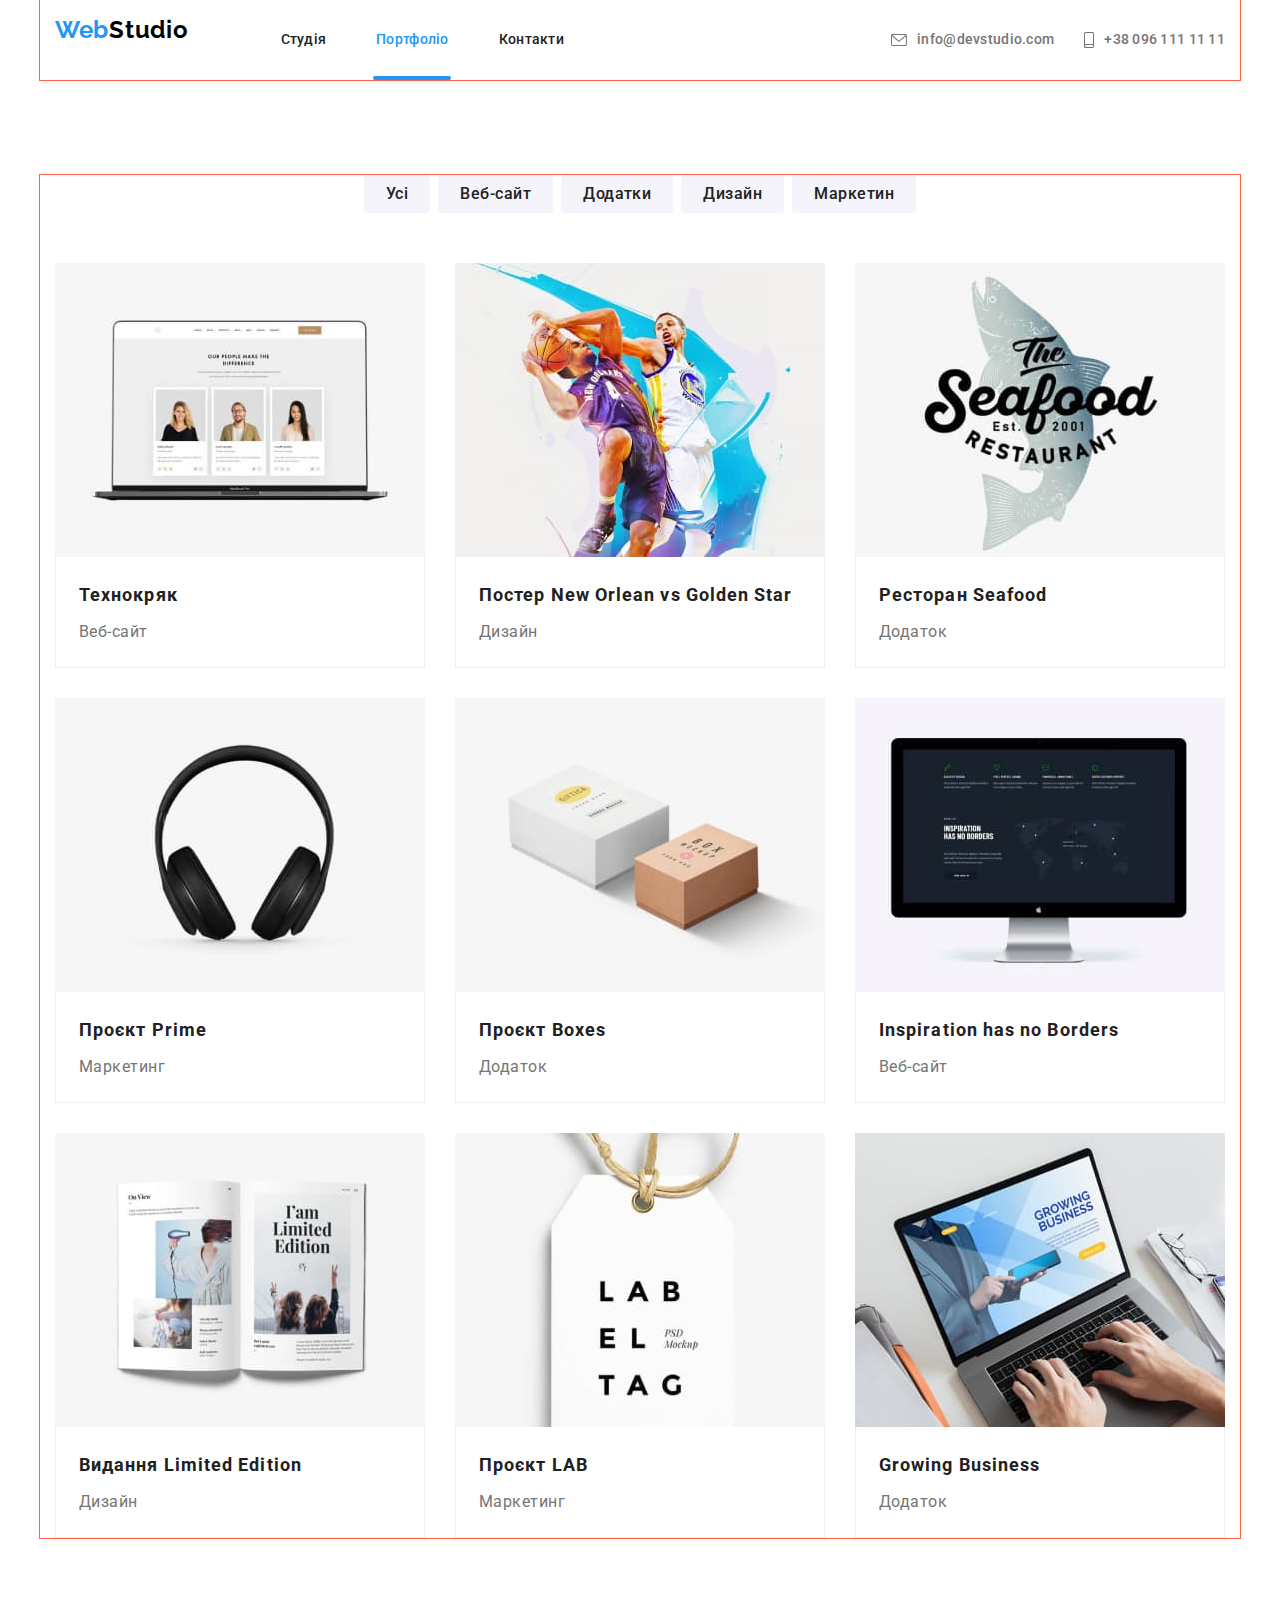
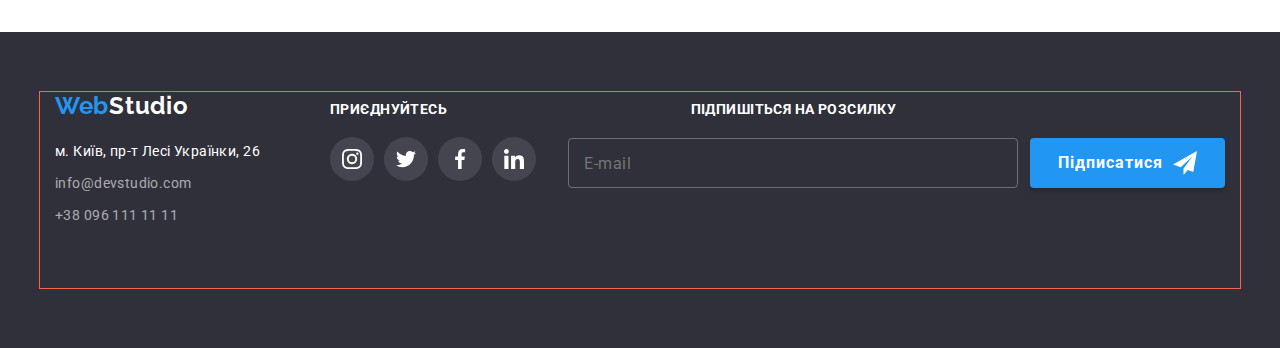
==== portfolio.html @ 1c2db237 "studio" ====
<!DOCTYPE html>
<html lang="uk">
  <head>
    <meta charset="UTF-8" />
    <meta http-equiv="X-UA-Compatible" content="IE=edge" />
    <meta name="viewport" content="width=device-width, initial-scale=1.0" />

    <title>Портфоліо</title>
    <link
      href="https://fonts.googleapis.com/css2?family=Raleway:wght@700&family=Roboto:wght@400;500;700;900&display=swap"
      rel="stylesheet"
    />
    <link
      rel="stylesheet"
      href="https://cdnjs.cloudflare.com/ajax/libs/modern-normalize/1.1.0/modern-normalize.min.css"
    />
    <link rel="stylesheet" href="./css/main.min.css" />
  </head>

  <body>
    <header class="pageheader">
      <div class="pageheader__container container">
        <a href="" class="logo" lang="en">
          Web<span class="logo__header">Studio</span></a>
        <button type="button" class="open-menu-button js-open-menu" aria-expanded="false" aria-controls="mobile-menu">
          <svg class="open-menu-button__icon" width="40" height="40">
            <use href="./images/symbol-defs.svg#icon-menu"></use>
          </svg>
        </button>
        <div class="not-mobile-nav">
          <nav class="nav">
            <ul class="nav__list">
              <li class="nav__item">
                <a href="./index.html" class="nav__studiolink ">Студія</a>
              </li>
              <li class="nav__item">
                <a href="./portfolio.html" class="nav__portlink nav__portlink--active">Портфоліо</a>
              </li>
              <li class="nav__item">
                <a href="" class="nav__contlink">Контакти</a>
              </li>
            </ul>
          </nav>
    
          <ul class="contacts">
            <li class="contacts__item">
              <a href="mailto:info@devstudio.com" class="contacts__link">
                <svg class="contacts__icon" width="16" height="12">
                  <use href="./images/symbol-defs.svg#icon-letter"></use>
                </svg>
                <svg class="contacts__tablet-icon" width="14" height="10">
                  <use href="/images/symbol-defs.svg#icon-letter-tablet"></use>
                </svg>
                info@devstudio.com
              </a>
            </li>
            <li class="contacts__item">
              <a href="tel:+380961111111" class="contacts__link">
                <svg class="contacts__icon" width="10" height="16">
                  <use href="./images/symbol-defs.svg#icon-smartphone"></use>
                </svg>
                <svg class="contacts__tablet-icon" width="10" height="14">
                  <use href="./images/symbol-defs.svg#icon-smartphone-tablet"></use>
                </svg>
                +38 096 111 11 11
              </a>
            </li>
          </ul>
        </div>
    
        <div class="menu-container js-menu-container" id="mobile-menu">
          <button class="menu-container__close-button js-close-menu" aria-expanded="false" aria-controls="mobile-menu">
            <svg class="menu-container__icon" width="40" height="40">
              <use href="./images/symbol-defs.svg#icon-close"></use>
            </svg>
          </button>
    
          <ul class="mobile-nav">
            <li class="mobile-nav__item">
              <a href="./index.html" class="mobile-nav__studiolink mobile-nav__studiolink--active">Студія</a>
            </li>
            <li class="mobile-nav__item">
              <a href="./portfolio.html" class="mobile-nav__portlink">Портфоліо</a>
            </li>
            <li class="mobile-nav__item">
              <a href="" class="mobile-nav__contlink">Контакти</a>
            </li>
          </ul>
    
          <ul class="mobile-contacts">
            <li class="mobile-contacts__item">
              <a href="tel:+380961111111" class="mobile-contacts__tel">+38 096 111 11 11</a>
            </li>
            <li class="mobile-contacts__item">
              <a href="mailto:info@devstudio.com" class="mobile-contacts__mail">info@devstudio.com</a>
            </li>
          </ul>
    
          <ul class="mobile-media">
            <li class="mobile-media__item">
              <a href="" class="mobile-media__link">Instagram</a>
            </li>
            <li class="mobile-media__splitter">
              <span class="mobile-media__line"></span>
            </li>
            <li class="mobile-media__item">
              <a href="" class="mobile-media__link">Twitter</a>
            </li>
            <li class="mobile-media__splitter">
              <span class="mobile-media__line"></span>
            </li>
            <li class="mobile-media__item">
              <a href="" class="mobile-media__link">Facebook</a>
            </li>
            <li class="mobile-media__splitter">
              <span class="mobile-media__line"></span>
            </li>
            <li class="mobile-media__item">
              <a href="" class="mobile-media__link">LinkedIn</a>
            </li>
          </ul>
        </div>
      </div>
    </header>
    <main>
      <section class="portfolio">
        <div class="container">
          <h1 class="portfolio__title">Наші роботи</h1>
          <ul class="portfolio__category">
            <li>
              <button class="portfolio__button">Усі</button>
            </li>
            <li>
              <button class="portfolio__button">Веб-сайт</button>
            </li>
            <li>
              <button class="portfolio__button">Додатки</button>
            </li>
            <li>
              <button class="portfolio__button">Дизайн</button>
            </li>
            <li>
              <button class="portfolio__button">Маркетин</button>
            </li>
          </ul>

          <ul class="portfolio__works">
            <li class="portfolio__article article">
              <a href="" class="article__link">
                <div class="article__wrap">
                  <div class="shutter">
                    <p class="shutter__discription">
                      Ресурс пропонує комплексні пропозиції з різним рівнем
                      функціоналу та сервісів. Все це дозволить відвідувачу
                      отримати вичерпні відомості про компанію чи приватну
                      особу.
                    </p>
                  </div>
                  <img
                    src="./images/technocrack.jpg"
                    alt="оформлення вебсайту"
                    class="article__image"
                    width="370"
                  />
                </div>
                <div class="article__footer">
                  <h2 class="article__title">Технокряк</h2>
                  <p class="article__text">Веб-сайт</p>
                </div>
              </a>
            </li>
            <li class="portfolio__article article">
              <a href="" class="article__link">
                <div class="article__wrap">
                  <div class="shutter">
                    <p class="shutter__discription"></p>
                  </div>
                  <img
                    src="./images/poster.jpg"
                    alt="оформлення постерів"
                    class="article__image"
                    width="370"
                  />
                </div>
                <div class="article__footer">
                  <h2 class="article__title">
                    Постер <span lang="en">New Orlean vs Golden Star</span>
                  </h2>
                  <p class="article__text">Дизайн</p>
                </div>
              </a>
            </li>
            <li class="portfolio__article article">
              <a href="" class="article__link">
                <div class="article__wrap">
                  <div class="shutter">
                    <p class="shutter__discription"></p>
                  </div>
                  <img
                    src="./images/restaurant.jpg"
                    alt="оформлення сайту ресторану"
                    class="article__image"
                    width="370"
                  />
                </div>
                <div class="article__footer">
                  <h2 class="article__title">
                    Ресторан <span lang="en">Seafood</span>
                  </h2>
                  <p class="article__text">Додаток</p>
                </div>
              </a>
            </li>
            <li class="portfolio__article article">
              <a href="" class="article__link">
                <div class="article__wrap">
                  <div class="shutter">
                    <p class="shutter__discription"></p>
                  </div>
                  <img
                    src="./images/project-prime.jpg"
                    alt="маркетинг роектів"
                    class="article__image"
                    width="370"
                  />
                </div>
                <div class="article__footer">
                  <h2 class="article__title">
                    Проєкт <span lang="en">Prime</span>
                  </h2>
                  <p class="article__text">Маркетинг</p>
                </div>
              </a>
            </li>
            <li class="portfolio__article article">
              <a href="" class="article__link">
                <div class="article__wrap">
                  <div class="shutter">
                    <p class="shutter__discription"></p>
                  </div>
                  <img
                    src="./images/project-boxes.jpg"
                    alt="створення додатків"
                    class="article__image"
                    width="370"
                  />
                </div>
                <div class="article__footer">
                  <h2 class="article__title">
                    Проєкт <span lang="en">Boxes</span>
                  </h2>
                  <p class="article__text">Додаток</p>
                </div>
              </a>
            </li>
            <li class="portfolio__article article">
              <a href="" class="article__link">
                <div class="article__wrap">
                  <div class="shutter">
                    <p class="shutter__discription"></p>
                  </div>
                  <img
                    src="./images/inspiration.jpg"
                    alt="оформлення вебсайтів"
                    class="article__image"
                    width="370"
                  />
                </div>
                <div class="article__footer">
                  <h2 class="article__title" lang="en">
                    Inspiration has no Borders
                  </h2>
                  <p class="article__text">Веб-сайт</p>
                </div>
              </a>
            </li>
            <li class="portfolio__article article">
              <a href="" class="article__link">
                <div class="article__wrap">
                  <div class="shutter">
                    <p class="shutter__discription"></p>
                  </div>
                  <img
                    src="./images/vydannya.jpg"
                    alt="дизайн видань"
                    class="article__image"
                    width="370"
                  />
                </div>
                <div class="article__footer">
                  <h2 class="article__title">
                    Видання <span lang="en">Limited Edition</span>
                  </h2>
                  <p class="article__text">Дизайн</p>
                </div>
              </a>
            </li>
            <li class="portfolio__article article">
              <a href="" class="article__link">
                <div class="article__wrap">
                  <div class="shutter">
                    <p class="shutter__discription"></p>
                  </div>
                  <img
                    src="./images/project-lab.jpg"
                    alt="маркетинг"
                    class="article__image"
                    width="370"
                  />
                </div>
                <div class="article__footer">
                  <h2 class="article__title">
                    Проєкт <span lang="en">LAB</span>
                  </h2>
                  <p class="article__text">Маркетинг</p>
                </div>
              </a>
            </li>
            <li class="portfolio__article article">
              <a href="" class="article__link">
                <div class="article__wrap">
                  <div class="shutter">
                    <p class="shutter__discription"></p>
                  </div>
                  <img
                    src="./images/growing-business.jpg"
                    alt="дизайн додатку"
                    class="article__image"
                    width="370"
                  />
                </div>
                <div class="article__footer">
                  <h2 class="article__title" lang="en">Growing Business</h2>
                  <p class="article__text">Додаток</p>
                </div>
              </a>
            </li>
          </ul>
        </div>
      </section>
    </main>
    <footer class="pagefooter">
      <div class="container">
        <div class="wrapper">
          <div class="tablet-footer">
            <div class="navigation">
              <a href="" class="logo" lang="en">
                Web<span class="logo__footer">Studio</span>
              </a>
              <address class="adress">
                <ul class="adress__list">
                  <li class="adress__item">
                    <span class="adress__text">м. Київ, пр-т Лесі Українки, 26</span>
                  </li>
                  <li class="adress__item">
                    <a href="mailto:info@devstudio.com" class="adress__contact">
                      info@devstudio.com
                    </a>
                  </li>
                  <li class="adress__item">
                    <a href="tel:+380961111111" class="adress__contact">+38 096 111 11 11</a>
                  </li>
                </ul>
              </address>
            </div>
    
            <div class="webs">
              <h3 class="webs__title">приєднуйтесь</h3>
              <ul class="webs__list">
                <li class="webs__item">
                  <a href="" class="webs__link">
                    <svg class="webs__icon">
                      <use href="./images/symbol-defs.svg#icon-instagram"></use>
                    </svg>
                  </a>
                </li>
                <li class="webs__item">
                  <a href="" class="webs__link">
                    <svg class="webs__icon">
                      <use href="./images/symbol-defs.svg#icon-twitter"></use>
                    </svg>
                  </a>
                </li>
                <li class="webs__item">
                  <a href="" class="webs__link">
                    <svg class="webs__icon">
                      <use href="./images/symbol-defs.svg#icon-facebook"></use>
                    </svg>
                  </a>
                </li>
                <li class="webs__item">
                  <a href="" class="webs__link">
                    <svg class="webs__icon">
                      <use href="./images/symbol-defs.svg#icon-linkedin"></use>
                    </svg>
                  </a>
                </li>
              </ul>
            </div>
          </div>
    
          <form class="form" autocomplete="off">
            <div class="field">
              <label for="email" class="form__label">Підпишіться на розсилку</label>
              <input type="email" class="form__input" id="email" placeholder="E-mail" />
            </div>
            <button class="form__sendbutton sendbutton" type="submit">
              <span class="sendbutton__text">Підписатися</span>
              <svg class="sendbutton__icon" width="24px" height="24px">
                <use href="./images/symbol-defs.svg#icon-mail"></use>
              </svg>
            </button>
          </form>
        </div>
      </div>
    </footer>
    <script src="./menu.js"></script>
  </body>
</html>
---- css/main.min.css ----
body{font-family:Roboto,Raleway,sans-serif;color:var(--main-text-color)}h1,h2,h3,h4,h5,h6,p,ul{margin-top:0;margin-bottom:0}ul{list-style:none}picture{display:-webkit-box;display:-ms-flexbox;display:flex}.img-display{display:block;max-width:100%}.container{margin:auto;outline:1px solid tomato;max-width:1200px;padding-left:15px;padding-right:15px}@media screen and (max-width: 767px){.container{position:relative}}@media screen and (min-width: 320px){.container{max-width:480px}}@media screen and (min-width: 768px){.container{max-width:768px}}@media screen and (min-width: 1200px){.container{max-width:1200px}}.pageheader{background-color:#fff;border-bottom-color:#ececec;border-bottom-width:1px;border-bottom-style:solid;max-width:480px;margin:auto}@media screen and (min-width: 768px){.pageheader{max-width:768px}}@media screen and (min-width: 1200px){.pageheader{max-width:1200px}}.pageheader__container{display:-webkit-box;display:-ms-flexbox;display:flex;-webkit-box-align:center;-ms-flex-align:center;align-items:center}@media screen and (max-width: 767px){.pageheader__container{-webkit-box-pack:justify;-ms-flex-pack:justify;justify-content:space-between}}.logo{font-family:Raleway,sans-serif;color:#2196f3;text-decoration:none;font-weight:700;font-size:24px;line-height:1.17;letter-spacing:.03em}@media screen and (min-width: 1200px){.logo{font-size:26px;line-height:1.19}}.logo__header{color:#000}.open-menu-button{display:-webkit-box;display:-ms-flexbox;display:flex;padding:0;margin:10px 0 10px 0;border:none;background-color:rgba(0,0,0,0)}.open-menu-button:hover,.open-menu-button:focus{color:#2196f3}.open-menu-button__icon{fill:currentColor}@media screen and (min-width: 768px){.open-menu-button{display:none}}.not-mobile-nav{display:-webkit-box;display:-ms-flexbox;display:flex;-webkit-box-align:center;-ms-flex-align:center;align-items:center}@media screen and (max-width: 767px){.not-mobile-nav{display:none}}@media screen and (min-width: 768px){.not-mobile-nav{width:100%}}.nav{display:-webkit-box;display:-ms-flexbox;display:flex;-webkit-box-align:center;-ms-flex-align:center;align-items:center}.nav__list{display:-webkit-box;display:-ms-flexbox;display:flex;padding-left:0;margin-left:87px;gap:50px}@media screen and (min-width: 1200px){.nav__list{margin-left:92px}}.nav__studiolink,.nav__portlink,.nav__contlink{display:block;position:relative;color:#212121;font-weight:500;font-size:14px;line-height:1.14;text-decoration:none;letter-spacing:.02em;padding:32px 0;-webkit-transition-property:color;transition-property:color;-webkit-transition-duration:250ms;transition-duration:250ms;-webkit-transition-timing-function:cubic-bezier(0.4, 0, 0.2, 1);transition-timing-function:cubic-bezier(0.4, 0, 0.2, 1)}.nav__studiolink:hover,.nav__studiolink:focus,.nav__portlink:hover,.nav__portlink:focus,.nav__contlink:hover,.nav__contlink:focus{color:#2196f3}.nav__studiolink--active,.nav__portlink--active{color:#2196f3}.nav__studiolink--active:after{content:"";position:absolute;bottom:0;left:50%;-webkit-transform:translate(-50%);transform:translate(-50%);display:block;background-color:#2196f3;width:48px;height:4px;border-radius:2px}.nav__portlink--active:after{content:"";position:absolute;bottom:0;left:50%;-webkit-transform:translate(-50%);transform:translate(-50%);display:block;background-color:#2196f3;width:78px;height:4px;border-radius:2px}.contacts{padding-left:0;margin-left:auto}@media screen and (min-width: 1200px){.contacts{display:-webkit-box;display:-ms-flexbox;display:flex;gap:30px}}.contacts__link{display:-webkit-box;display:-ms-flexbox;display:flex;gap:8px;-webkit-box-align:center;-ms-flex-align:center;align-items:center;color:#757575;font-weight:500;font-size:12px;line-height:1.16;text-decoration:none;letter-spacing:.02em;padding:0;-webkit-transition-property:color;transition-property:color;-webkit-transition-duration:250ms;transition-duration:250ms;-webkit-transition-timing-function:cubic-bezier(0.4, 0, 0.2, 1);transition-timing-function:cubic-bezier(0.4, 0, 0.2, 1)}@media screen and (min-width: 1200px){.contacts__link{font-size:14px;line-height:1.14;gap:10px;-webkit-box-pack:center;-ms-flex-pack:center;justify-content:center}}.contacts__link:hover,.contacts__link:focus{color:#2196f3}.contacts__icon{display:none;fill:currentColor}@media screen and (min-width: 1200px){.contacts__icon{display:block}}.contacts__tablet-icon{display:block;fill:currentColor}@media screen and (min-width: 1200px){.contacts__tablet-icon{display:none}}.hero{padding-top:118px;padding-bottom:118px;margin-right:auto;margin-left:auto;max-width:480px;background-color:#c4c4c4;background-image:-webkit-gradient(linear, left top, right top, from(rgba(47, 48, 58, 0.4)), to(rgba(47, 48, 58, 0.4))),url(../images/hero/hero-mobile.jpg);background-image:linear-gradient(to right, rgba(47, 48, 58, 0.4), rgba(47, 48, 58, 0.4)),url(../images/hero/hero-mobile.jpg);background-repeat:no-repeat;background-position:center;background-size:cover}@media screen and (min-device-pixel-ratio: 2),screen and (-webkit-min-device-pixel-ratio: 2),screen and (min-resolution: 192dpi),screen and (min-resolution: 2dppx){.hero{background-image:-webkit-gradient(linear, left top, right top, from(rgba(47, 48, 58, 0.4)), to(rgba(47, 48, 58, 0.4))),url(../images/hero/hero-mobile@2x.jpg);background-image:linear-gradient(to right, rgba(47, 48, 58, 0.4), rgba(47, 48, 58, 0.4)),url(../images/hero/hero-mobile@2x.jpg)}}@media screen and (min-width: 768px){.hero{max-width:768px;background-image:-webkit-gradient(linear, left top, right top, from(rgba(47, 48, 58, 0.4)), to(rgba(47, 48, 58, 0.4))),url(../images/hero/hero-tablet.jpg);background-image:linear-gradient(to right, rgba(47, 48, 58, 0.4), rgba(47, 48, 58, 0.4)),url(../images/hero/hero-tablet.jpg);background-repeat:no-repeat;background-position:center;background-size:cover}}@media screen and (min-width: 768px)and (min-device-pixel-ratio: 2),screen and (min-width: 768px)and (-webkit-min-device-pixel-ratio: 2),screen and (min-width: 768px)and (min-resolution: 192dpi),screen and (min-width: 768px)and (min-resolution: 2dppx){.hero{background-image:-webkit-gradient(linear, left top, right top, from(rgba(47, 48, 58, 0.4)), to(rgba(47, 48, 58, 0.4))),url(../images/hero/hero-tablet@2x.jpg);background-image:linear-gradient(to right, rgba(47, 48, 58, 0.4), rgba(47, 48, 58, 0.4)),url(../images/hero/hero-tablet@2x.jpg)}}@media screen and (min-width: 1200px){.hero{max-width:1200px;padding:200px 0;background-image:-webkit-gradient(linear, left top, right top, from(rgba(47, 48, 58, 0.4)), to(rgba(47, 48, 58, 0.4))),url(../images/hero/hero.jpg);background-image:linear-gradient(to right, rgba(47, 48, 58, 0.4), rgba(47, 48, 58, 0.4)),url(../images/hero/hero.jpg);background-repeat:no-repeat;background-position:center;background-size:cover}}@media screen and (min-width: 1200px)and (min-device-pixel-ratio: 2),screen and (min-width: 1200px)and (-webkit-min-device-pixel-ratio: 2),screen and (min-width: 1200px)and (min-resolution: 192dpi),screen and (min-width: 1200px)and (min-resolution: 2dppx){.hero{background-image:-webkit-gradient(linear, left top, right top, from(rgba(47, 48, 58, 0.4)), to(rgba(47, 48, 58, 0.4))),url(../images/hero/hero@2x.jpg);background-image:linear-gradient(to right, rgba(47, 48, 58, 0.4), rgba(47, 48, 58, 0.4)),url(../images/hero/hero@2x.jpg)}}.hero__title{color:#fff;font-weight:900;font-size:26px;line-height:1.62;text-align:center;letter-spacing:.06em;text-transform:uppercase;margin-bottom:30px;margin-right:auto;margin-left:auto;max-width:360px}@media screen and (min-width: 1200px){.hero__title{max-width:696px;font-size:44px;line-height:1.36}}.hero__button{display:block;border:none;border-radius:4px;padding:10px 32px;min-width:200px;cursor:pointer;color:#fff;background-color:#2196f3;font-weight:700;font-size:16px;line-height:1.88;letter-spacing:.06em;text-align:center;margin-left:auto;margin-right:auto;-webkit-transition-property:background-color;transition-property:background-color;-webkit-transition-duration:250ms;transition-duration:250ms;-webkit-transition-timing-function:cubic-bezier(0.4, 0, 0.2, 1);transition-timing-function:cubic-bezier(0.4, 0, 0.2, 1)}.hero__button:hover,.hero__button:focus{background-color:#188ce8}.benefits{padding-top:60px;padding-bottom:60px}.benefits__title{font-size:36px;line-height:1.17;text-align:center;letter-spacing:.03em}.benefits__title--hidden{overflow:hidden;position:absolute;white-space:nowrap;clip:rect(0 0 0 0);-webkit-clip-path:inset(50%);clip-path:inset(50%);height:1px;width:1px}.benefits__list{padding-left:0}@media screen and (min-width: 768px){.benefits__list{display:-webkit-box;display:-ms-flexbox;display:flex;-ms-flex-wrap:wrap;flex-wrap:wrap;gap:30px}}@media screen and (min-width: 1200px){.benefits__list{display:-webkit-box;display:-ms-flexbox;display:flex;-ms-flex-wrap:nowrap;flex-wrap:nowrap;gap:30px}}@media screen and (min-width: 768px){.item-about{width:calc((100% - 30px)/2)}}@media screen and (min-width: 1200px){.item-about{width:calc((100% - 90px)/4)}}.item-about__icon{width:70px;height:70px}.item-about__title{font-size:14px;line-height:1.14;letter-spacing:.03em;text-transform:uppercase;margin-bottom:10px}.item-about__discription{font-weight:400;color:#757575;font-size:14px;line-height:1.71;letter-spacing:.03em}.icon-container{background-color:#f5f4fa;height:120px;width:100%;display:-webkit-box;display:-ms-flexbox;display:flex;-webkit-box-pack:center;-ms-flex-pack:center;justify-content:center;-webkit-box-align:center;-ms-flex-align:center;align-items:center;margin-bottom:30px;border-radius:4px}.effort{padding-top:94px;padding-bottom:94px}@media screen and (max-width: 1199px){.effort{display:none}}.effort__title{font-size:36px;line-height:1.17;text-align:center;letter-spacing:.03em;margin-bottom:50px}.effort__list{display:-webkit-box;display:-ms-flexbox;display:flex;gap:30px;padding-left:0}.effort__wrap{position:relative}.effort__image{display:block;max-width:100%}.effort__discription{display:-webkit-box;display:-ms-flexbox;display:flex;-webkit-box-pack:center;-ms-flex-pack:center;justify-content:center;-webkit-box-align:center;-ms-flex-align:center;align-items:center;position:absolute;bottom:0;left:0;width:100%;height:70px;font-size:14px;line-height:1.14;letter-spacing:.03em;text-transform:uppercase;color:#fff;background-color:rgba(47,48,58,.8)}.ourteam{padding-top:60px;padding-bottom:60px;background-color:#f5f4fa}.ourteam__title{font-size:36px;line-height:1.17;text-align:center;letter-spacing:.03em;margin-bottom:50px}.ourteam__list{padding-left:0}@media screen and (min-width: 768px){.ourteam__list{display:-webkit-box;display:-ms-flexbox;display:flex;-ms-flex-wrap:wrap;flex-wrap:wrap;gap:30px}}@media screen and (max-width: 767px){.ourteam__card:not(:last-child){margin-bottom:30px}}.card{background-color:#fff;border-radius:0px 0px 4px 4px;-webkit-box-shadow:0px 1px 3px rgba(0,0,0,.12),0px 1px 1px rgba(0,0,0,.14),0px 2px 1px rgba(0,0,0,.2);box-shadow:0px 1px 3px rgba(0,0,0,.12),0px 1px 1px rgba(0,0,0,.14),0px 2px 1px rgba(0,0,0,.2)}.card__image{display:block;max-width:100%}.card__wrap{padding:24px}@media screen and (min-width: 1200px){.card__wrap{padding:30px}}.card__name{font-size:16px;line-height:1.19;text-align:center;letter-spacing:.03em;margin-bottom:10px}.card__discription{font-weight:400;font-size:16px;line-height:1.19;text-align:center;letter-spacing:.03em;color:#757575;margin-bottom:16px}.media{display:-webkit-box;display:-ms-flexbox;display:flex;-webkit-box-pack:center;-ms-flex-pack:center;justify-content:center;gap:10px;margin:0;padding:0}.media__link{width:44px;height:44px;border-radius:50%;display:-webkit-box;display:-ms-flexbox;display:flex;-webkit-box-align:center;-ms-flex-align:center;align-items:center;-webkit-box-pack:center;-ms-flex-pack:center;justify-content:center;color:#afb1b8;-webkit-transition-property:color,background-color;transition-property:color,background-color;-webkit-transition-duration:250ms;transition-duration:250ms;-webkit-transition-timing-function:cubic-bezier(0.4, 0, 0.2, 1);transition-timing-function:cubic-bezier(0.4, 0, 0.2, 1)}.media__link:hover,.media__link:focus{color:#fff;background-color:#2196f3}.media__image{width:20px;height:20px;fill:currentColor}.clients{padding-top:60px;padding-bottom:60px}.clients__title{font-size:28px;line-height:1.18;text-align:center;letter-spacing:.03em;margin-bottom:30px}.clients__list{margin:0;padding:0;display:-webkit-box;display:-ms-flexbox;display:flex;-webkit-box-pack:center;-ms-flex-pack:center;justify-content:center;gap:30px;-ms-flex-wrap:wrap;flex-wrap:wrap}@media screen and (min-width: 1200px){.clients__list{-ms-flex-wrap:nowrap;flex-wrap:nowrap}}.clients__item{-ms-flex-preferred-size:calc((100% - 30px)/2);flex-basis:calc((100% - 30px)/2)}@media screen and (min-width: 768px){.clients__item{-ms-flex-preferred-size:calc((100% - 60px)/3);flex-basis:calc((100% - 60px)/3)}}.clients__link{color:#afb1b8;width:100%;height:92px;border:1px solid #afb1b8;border-radius:4px;display:-webkit-box;display:-ms-flexbox;display:flex;-webkit-box-pack:center;-ms-flex-pack:center;justify-content:center;-webkit-box-align:center;-ms-flex-align:center;align-items:center;-webkit-transition-property:color,border,-webkit-box-shadow;transition-property:color,border,-webkit-box-shadow;transition-property:color,border,box-shadow;transition-property:color,border,box-shadow,-webkit-box-shadow;-webkit-transition-duration:250ms;transition-duration:250ms;-webkit-transition-timing-function:cubic-bezier(0.4, 0, 0.2, 1);transition-timing-function:cubic-bezier(0.4, 0, 0.2, 1)}.clients__link:hover,.clients__link:focus{color:#2196f3;border:1px solid #2196f3;-webkit-box-shadow:0px 4px 4px rgba(0,0,0,.25);box-shadow:0px 4px 4px rgba(0,0,0,.25)}.clients__logo{fill:currentColor;width:106px;height:60px}.pagefooter{background-color:#2f303a;padding-top:60px;padding-bottom:60px}.wrapper{text-align:center}@media screen and (min-width: 1200px){.wrapper{display:-webkit-box;display:-ms-flexbox;display:flex;-webkit-box-pack:justify;-ms-flex-pack:justify;justify-content:space-between;text-align:left;-webkit-box-align:baseline;-ms-flex-align:baseline;align-items:baseline}}@media screen and (min-width: 768px){.tablet-footer{display:-webkit-box;display:-ms-flexbox;display:flex;-webkit-box-align:baseline;-ms-flex-align:baseline;align-items:baseline}}@media screen and (min-width: 768px)and (max-width: 1199px){.tablet-footer{-ms-flex-pack:distribute;justify-content:space-around}}@media screen and (min-width: 1200px){.tablet-footer{gap:70px}}.logo{font-family:Raleway,sans-serif;color:#2196f3;text-decoration:none;font-weight:700;font-size:24px;line-height:1.17;letter-spacing:.03em;display:inline-block;margin-bottom:20px}.logo__footer{color:#fff}.adress__list{padding:0;margin-bottom:60px}.adress__item:not(:last-child){margin-bottom:8px}.adress__text{font-style:normal;font-weight:400;font-size:14px;line-height:1.71;letter-spacing:.03em;color:#fff}.adress__contact{font-style:normal;font-weight:400;font-size:14px;line-height:1.71;letter-spacing:.03em;color:rgba(255,255,255,.6);text-decoration:none;-webkit-transition-property:color;transition-property:color;-webkit-transition-duration:250ms;transition-duration:250ms;-webkit-transition-timing-function:cubic-bezier(0.4, 0, 0.2, 1);transition-timing-function:cubic-bezier(0.4, 0, 0.2, 1)}.adress__contact:hover,.adress__contact:focus{color:#2196f3}.webs{padding:0;margin-bottom:60px}.webs__title{font-size:14px;line-height:16px;letter-spacing:.03em;text-transform:uppercase;margin-bottom:20px;color:#fff}.webs__list{display:-webkit-box;display:-ms-flexbox;display:flex;-webkit-box-pack:center;-ms-flex-pack:center;justify-content:center;gap:10px;margin:0;padding:0}.webs__link{width:44px;height:44px;display:-webkit-box;display:-ms-flexbox;display:flex;-webkit-box-pack:center;-ms-flex-pack:center;justify-content:center;-webkit-box-align:center;-ms-flex-align:center;align-items:center;border-radius:50%;color:#fff;background-color:rgba(255,255,255,.1);-webkit-transition-property:background-color;transition-property:background-color;-webkit-transition-duration:250ms;transition-duration:250ms;-webkit-transition-timing-function:cubic-bezier(0.4, 0, 0.2, 1);transition-timing-function:cubic-bezier(0.4, 0, 0.2, 1)}.webs__link:hover,.webs__link:focus{background-color:#2196f3}.webs__icon{width:20px;height:20px;fill:currentColor}.form{margin:auto}@media screen and (min-width: 1200px){.form{margin:0;display:-webkit-box;display:-ms-flexbox;display:flex;-webkit-box-align:end;-ms-flex-align:end;align-items:flex-end;-webkit-box-pack:center;-ms-flex-pack:center;justify-content:center;gap:12px}}.form__label{font-weight:700;font-size:14px;line-height:1.14;letter-spacing:.03em;text-transform:uppercase;color:#fff;display:inline-block;margin-bottom:20px}@media screen and (min-width: 768px){.form__label{margin:0}}.form__input{margin-bottom:20px;width:100%;height:50px;padding:15px;border:1px solid rgba(255,255,255,.3);border-radius:4px;background-color:inherit;font-weight:400;font-size:16px;line-height:1.25;letter-spacing:.03em;color:rgba(255,255,255,.6);outline:none}@media screen and (min-width: 768px){.form__input{width:450px;margin:0}}@media screen and (min-width: 768px){.field{display:-webkit-box;display:-ms-flexbox;display:flex;-webkit-box-orient:vertical;-webkit-box-direction:normal;-ms-flex-direction:column;flex-direction:column;gap:20px;-webkit-box-align:center;-ms-flex-align:center;align-items:center}}.sendbutton{display:-webkit-inline-box;display:-ms-inline-flexbox;display:inline-flex;-webkit-box-pack:center;-ms-flex-pack:center;justify-content:center;-webkit-box-align:center;-ms-flex-align:center;align-items:center;gap:10px;background:#2196f3;-webkit-box-shadow:0px 4px 4px rgba(0,0,0,.15);box-shadow:0px 4px 4px rgba(0,0,0,.15);border:none;border-radius:4px;cursor:pointer;padding:10px 28px;font-weight:700;font-size:16px;line-height:1.88;text-align:center;letter-spacing:.06em;color:#fff}.sendbutton__icon{fill:currentColor}.portfolio{padding-top:94px;padding-bottom:94px}.portfolio__title{font-weight:700;font-size:36px;line-height:1.17;text-align:center;letter-spacing:.03em;overflow:hidden;position:absolute;white-space:nowrap;clip:rect(0 0 0 0);-webkit-clip-path:inset(50%);clip-path:inset(50%);height:1px;width:1px}.portfolio__category{display:-webkit-box;display:-ms-flexbox;display:flex;-webkit-box-pack:center;-ms-flex-pack:center;justify-content:center;padding-left:0;gap:8px;margin-bottom:50px}.portfolio__button{color:#212121;background-color:#f5f4fa;font-weight:500;font-size:16px;line-height:1.62;text-align:center;letter-spacing:.03em;border:none;border-radius:4px;padding:6px 22px;-webkit-transition-property:color,background-color,-webkit-box-shadow;transition-property:color,background-color,-webkit-box-shadow;transition-property:color,background-color,box-shadow;transition-property:color,background-color,box-shadow,-webkit-box-shadow;-webkit-transition-duration:250ms;transition-duration:250ms;-webkit-transition-timing-function:cubic-bezier(0.4, 0, 0.2, 1);transition-timing-function:cubic-bezier(0.4, 0, 0.2, 1)}.portfolio__button:hover,.portfolio__button:focus{background-color:#2196f3;color:#fff;-webkit-box-shadow:0px 3px 1px rgba(0,0,0,.1),0px 1px 2px rgba(0,0,0,.08),0px 2px 2px rgba(0,0,0,.12);box-shadow:0px 3px 1px rgba(0,0,0,.1),0px 1px 2px rgba(0,0,0,.08),0px 2px 2px rgba(0,0,0,.12)}.portfolio__works{display:-webkit-box;display:-ms-flexbox;display:flex;-ms-flex-wrap:wrap;flex-wrap:wrap;padding-left:0;gap:30px}.article{width:calc((100% - 60px)/3)}.article__link{text-decoration:none;display:block;-webkit-transition-property:-webkit-box-shadow;transition-property:-webkit-box-shadow;transition-property:box-shadow;transition-property:box-shadow, -webkit-box-shadow;-webkit-transition-duration:250ms;transition-duration:250ms;-webkit-transition-timing-function:cubic-bezier(0.4, 0, 0.2, 1);transition-timing-function:cubic-bezier(0.4, 0, 0.2, 1)}.article__link:hover,.article__link:focus{-webkit-box-shadow:0px 1px 1px rgba(0,0,0,.12),0px 4px 4px rgba(0,0,0,.06),1px 4px 6px rgba(0,0,0,.16);box-shadow:0px 1px 1px rgba(0,0,0,.12),0px 4px 4px rgba(0,0,0,.06),1px 4px 6px rgba(0,0,0,.16)}.article__link:hover .shutter{-webkit-transform:translateY(0);transform:translateY(0)}.article__wrap{position:relative;overflow:hidden}.article__image{display:block;max-width:100%}.article__footer{border-bottom:1px solid #eee;border-right:1px solid #eee;border-left:1px solid #eee;padding:20px 23px 20px 23px}.article__title{font-size:18px;line-height:2;letter-spacing:.06em;color:#212121;margin-bottom:4px}.article__text{font-weight:400;font-size:16px;line-height:1.88;letter-spacing:.03em;color:#757575}.shutter{display:-webkit-box;display:-ms-flexbox;display:flex;-webkit-box-pack:center;-ms-flex-pack:center;justify-content:center;-webkit-box-align:center;-ms-flex-align:center;align-items:center;position:absolute;top:0;left:0;width:100%;height:100%;background-color:rgba(33,150,243,.9);-webkit-transform:translateY(101%);transform:translateY(101%);-webkit-transition-property:-webkit-transform;transition-property:-webkit-transform;transition-property:transform;transition-property:transform, -webkit-transform;-webkit-transition-duration:250ms;transition-duration:250ms;-webkit-transition-timing-function:cubic-bezier(0.4, 0, 0.2, 1);transition-timing-function:cubic-bezier(0.4, 0, 0.2, 1)}.shutter__discription{padding-left:24px;padding-right:24px;width:100%;font-size:18px;line-height:1.56;letter-spacing:.03em;color:#fff}.backdrop{position:fixed;top:0;left:0;width:100%;height:100%;background-color:rgba(0,0,0,.2);opacity:1;scale:1;-webkit-transition:opacity 250ms cubic-bezier(0.4, 0, 0.2, 1);transition:opacity 250ms cubic-bezier(0.4, 0, 0.2, 1)}.backdrop--is-hidden{opacity:0;pointer-events:none}.backdrop--is-hidden .modal{-webkit-transform:translate(-50%, -50%) scale(0);transform:translate(-50%, -50%) scale(0)}.modal{position:absolute;top:50%;left:50%;padding:40px;width:528px;min-height:581px;background-color:#fff;-webkit-box-shadow:0px 1px 3px rgba(0,0,0,.12),0px 1px 1px rgba(0,0,0,.14),0px 2px 1px rgba(0,0,0,.2);box-shadow:0px 1px 3px rgba(0,0,0,.12),0px 1px 1px rgba(0,0,0,.14),0px 2px 1px rgba(0,0,0,.2);border-radius:4px;-webkit-transform:translate(-50%, -50%) scale(1);transform:translate(-50%, -50%) scale(1);-webkit-transition:-webkit-transform 250ms cubic-bezier(0.4, 0, 0.2, 1);transition:-webkit-transform 250ms cubic-bezier(0.4, 0, 0.2, 1);transition:transform 250ms cubic-bezier(0.4, 0, 0.2, 1);transition:transform 250ms cubic-bezier(0.4, 0, 0.2, 1), -webkit-transform 250ms cubic-bezier(0.4, 0, 0.2, 1)}@media screen and (max-width: 1199px){.modal{width:460px;min-height:609px}}.modal__tite{margin-bottom:12px;font-weight:700;font-size:20px;line-height:1.15;text-align:center;letter-spacing:.03em;color:#212121}@media screen and (max-width: 1199px){.modal__tite{font-size:20px;line-height:1.5}}.modal__button{position:absolute;top:8px;right:8px;cursor:pointer;display:-webkit-box;display:-ms-flexbox;display:flex;-webkit-box-pack:center;-ms-flex-pack:center;justify-content:center;-webkit-box-align:center;-ms-flex-align:center;align-items:center;padding:0;width:30px;height:30px;border:1px solid rgba(0,0,0,.1);border-radius:50%;background-color:rgba(0,0,0,0);color:#000}.modal__icon{fill:currentColor;-webkit-transition:fill 250ms cubic-bezier(0.4, 0, 0.2, 1);transition:fill 250ms cubic-bezier(0.4, 0, 0.2, 1)}.modal__icon:hover,.modal__icon:focus{fill:#2196f3}.contact-us__field{position:relative;display:-webkit-box;display:-ms-flexbox;display:flex;-webkit-box-orient:vertical;-webkit-box-direction:normal;-ms-flex-direction:column;flex-direction:column;margin-bottom:10px}.contact-us__title{display:block;font-size:12px;line-height:1.67;letter-spacing:.01em;color:#757575;margin-bottom:4px}.contact-us__textarea{outline:none;resize:none;padding:12px 16px;font-size:12px;line-height:1.67;letter-spacing:.01em;border:1px solid rgba(33,33,33,.2);border-radius:4px;height:120px;-webkit-transition:border-color 250ms cubic-bezier(0.4, 0, 0.2, 1);transition:border-color 250ms cubic-bezier(0.4, 0, 0.2, 1)}.contact-us__textarea::-webkit-input-placeholder{color:rgba(117,117,117,.5)}.contact-us__textarea::-moz-placeholder{color:rgba(117,117,117,.5)}.contact-us__textarea:-ms-input-placeholder{color:rgba(117,117,117,.5)}.contact-us__textarea::-ms-input-placeholder{color:rgba(117,117,117,.5)}.contact-us__textarea::placeholder{color:rgba(117,117,117,.5)}.contact-us__textarea:focus{border-color:#2196f3}.contact-us__input{padding:11px;padding-left:42px;border:1px solid rgba(33,33,33,.2);border-radius:4px;outline:none;-webkit-transition:border-color 250ms cubic-bezier(0.4, 0, 0.2, 1);transition:border-color 250ms cubic-bezier(0.4, 0, 0.2, 1)}.contact-us__input:focus{border-color:#2196f3}.contact-us__input:focus+.contact-us__icon{fill:#188ce8}.contact-us__icon{position:absolute;bottom:0;left:0;-webkit-transform:translateY(-12px);transform:translateY(-12px);margin-left:12px;fill:#212121;-webkit-transition:fill 250ms cubic-bezier(0.4, 0, 0.2, 1);transition:fill 250ms cubic-bezier(0.4, 0, 0.2, 1)}.contact-us__button{display:block;margin-top:30px;padding:10px 52px;margin-left:auto;margin-right:auto;font-weight:700;font-size:16px;line-height:1.88;text-align:center;letter-spacing:.06em;color:#fff;background:#2196f3;-webkit-box-shadow:0px 4px 4px rgba(0,0,0,.15);box-shadow:0px 4px 4px rgba(0,0,0,.15);border:none;border-radius:4px}.checkbox{display:-webkit-box;display:-ms-flexbox;display:flex;-webkit-box-align:center;-ms-flex-align:center;align-items:center;-webkit-box-pack:center;-ms-flex-pack:center;justify-content:center;gap:8px;position:relative;font-size:14px;line-height:1.71;letter-spacing:.03em;color:#757575}@media screen and (max-width: 1199px){.checkbox{font-size:12px;line-height:1.16px}}.checkbox__input{position:absolute;overflow:hidden;white-space:nowrap;clip:rect(0 0 0 0);-webkit-clip-path:inset(50%);clip-path:inset(50%);height:1px;width:1px}.checkbox__input:checked+.checkbox__icon{border:0}.checkbox__input:checked+.checkbox__icon .checkbox__bird{opacity:1}.checkbox__icon{display:-webkit-box;display:-ms-flexbox;display:flex;-webkit-box-align:center;-ms-flex-align:center;align-items:center;width:16px;height:15px;border:2px solid #212121;border-radius:2px}.checkbox__bird{opacity:0}.checkbox__link{color:#2196f3}.menu-container{position:absolute;top:0;left:0;width:100%;padding:48px 40px;background-color:#fff;z-index:2;-webkit-transform:translateY(-100%);transform:translateY(-100%);-webkit-transition:-webkit-transform 250ms linear;transition:-webkit-transform 250ms linear;transition:transform 250ms linear;transition:transform 250ms linear, -webkit-transform 250ms linear}@media screen and (min-width: 768px){.menu-container{display:none}}.menu-container.is-open{-webkit-transform:translateY(0);transform:translateY(0)}.menu-container__close-button{position:absolute;top:10px;right:15px;display:-webkit-box;display:-ms-flexbox;display:flex;padding:0;border:none;background-color:rgba(0,0,0,0)}.menu-container__close-button:hover,.menu-container__close-button:focus{color:#2196f3}.menu-container__icon{fill:currentColor}.mobile-nav{padding:0;margin-bottom:306px}.mobile-nav__item:not(:last-child){margin-bottom:32px}.mobile-nav__studiolink,.mobile-nav__portlink,.mobile-nav__contlink{display:inline-block;position:relative;color:#212121;font-weight:500;font-size:40px;line-height:1.18;text-decoration:none;letter-spacing:.02em;padding-bottom:4px;-webkit-transition-property:color;transition-property:color;-webkit-transition-duration:250ms;transition-duration:250ms;-webkit-transition-timing-function:cubic-bezier(0.4, 0, 0.2, 1);transition-timing-function:cubic-bezier(0.4, 0, 0.2, 1)}.mobile-nav__studiolink:hover,.mobile-nav__studiolink:focus,.mobile-nav__portlink:hover,.mobile-nav__portlink:focus,.mobile-nav__contlink:hover,.mobile-nav__contlink:focus{color:#2196f3}.mobile-nav__studiolink--active,.mobile-nav__portlink--active{color:#2196f3}.mobile-nav__studiolink--active:after{content:"";position:absolute;bottom:0;left:50%;-webkit-transform:translate(-50%);transform:translate(-50%);display:block;background-color:#2196f3;width:139px;height:4px;border-radius:2px}.mobile-nav__portlink--active:after{content:"";position:absolute;bottom:0;left:50%;-webkit-transform:translate(-50%);transform:translate(-50%);display:block;background-color:#2196f3;width:104%;height:4px;border-radius:2px}.mobile-contacts{padding-left:0;margin-bottom:64px}.mobile-contacts__item:not(:last-child){margin-bottom:32px}.mobile-contacts__tel,.mobile-contacts__mail{color:#757575;font-weight:500;text-decoration:none;letter-spacing:.02em;padding:0;-webkit-transition-property:color;transition-property:color;-webkit-transition-duration:250ms;transition-duration:250ms;-webkit-transition-timing-function:cubic-bezier(0.4, 0, 0.2, 1);transition-timing-function:cubic-bezier(0.4, 0, 0.2, 1)}.mobile-contacts__tel:hover,.mobile-contacts__tel:focus,.mobile-contacts__mail:hover,.mobile-contacts__mail:focus{color:#2196f3}.mobile-contacts__tel{font-size:34px;line-height:1.18}.mobile-contacts__mail{font-size:24px;line-height:1.17}.mobile-media{display:-webkit-inline-box;display:-ms-inline-flexbox;display:inline-flex;-webkit-box-align:center;-ms-flex-align:center;align-items:center;padding-left:0}.mobile-media__link{font-weight:500;font-size:18px;line-height:1.22;letter-spacing:.02em;text-decoration:none;color:#757575;-webkit-transition:color 250ms cubic-bezier(0.4, 0, 0.2, 1);transition:color 250ms cubic-bezier(0.4, 0, 0.2, 1)}.mobile-media__link:hover,.mobile-media__link:focus{color:#2196f3}.mobile-media__splitter{display:-webkit-box;display:-ms-flexbox;display:flex;-webkit-box-align:center;-ms-flex-align:center;align-items:center}.mobile-media__line{width:22px;border:1px solid rgba(33,33,33,.2);-webkit-transform:rotate(90deg);transform:rotate(90deg)}/*# sourceMappingURL=main.min.css.map */
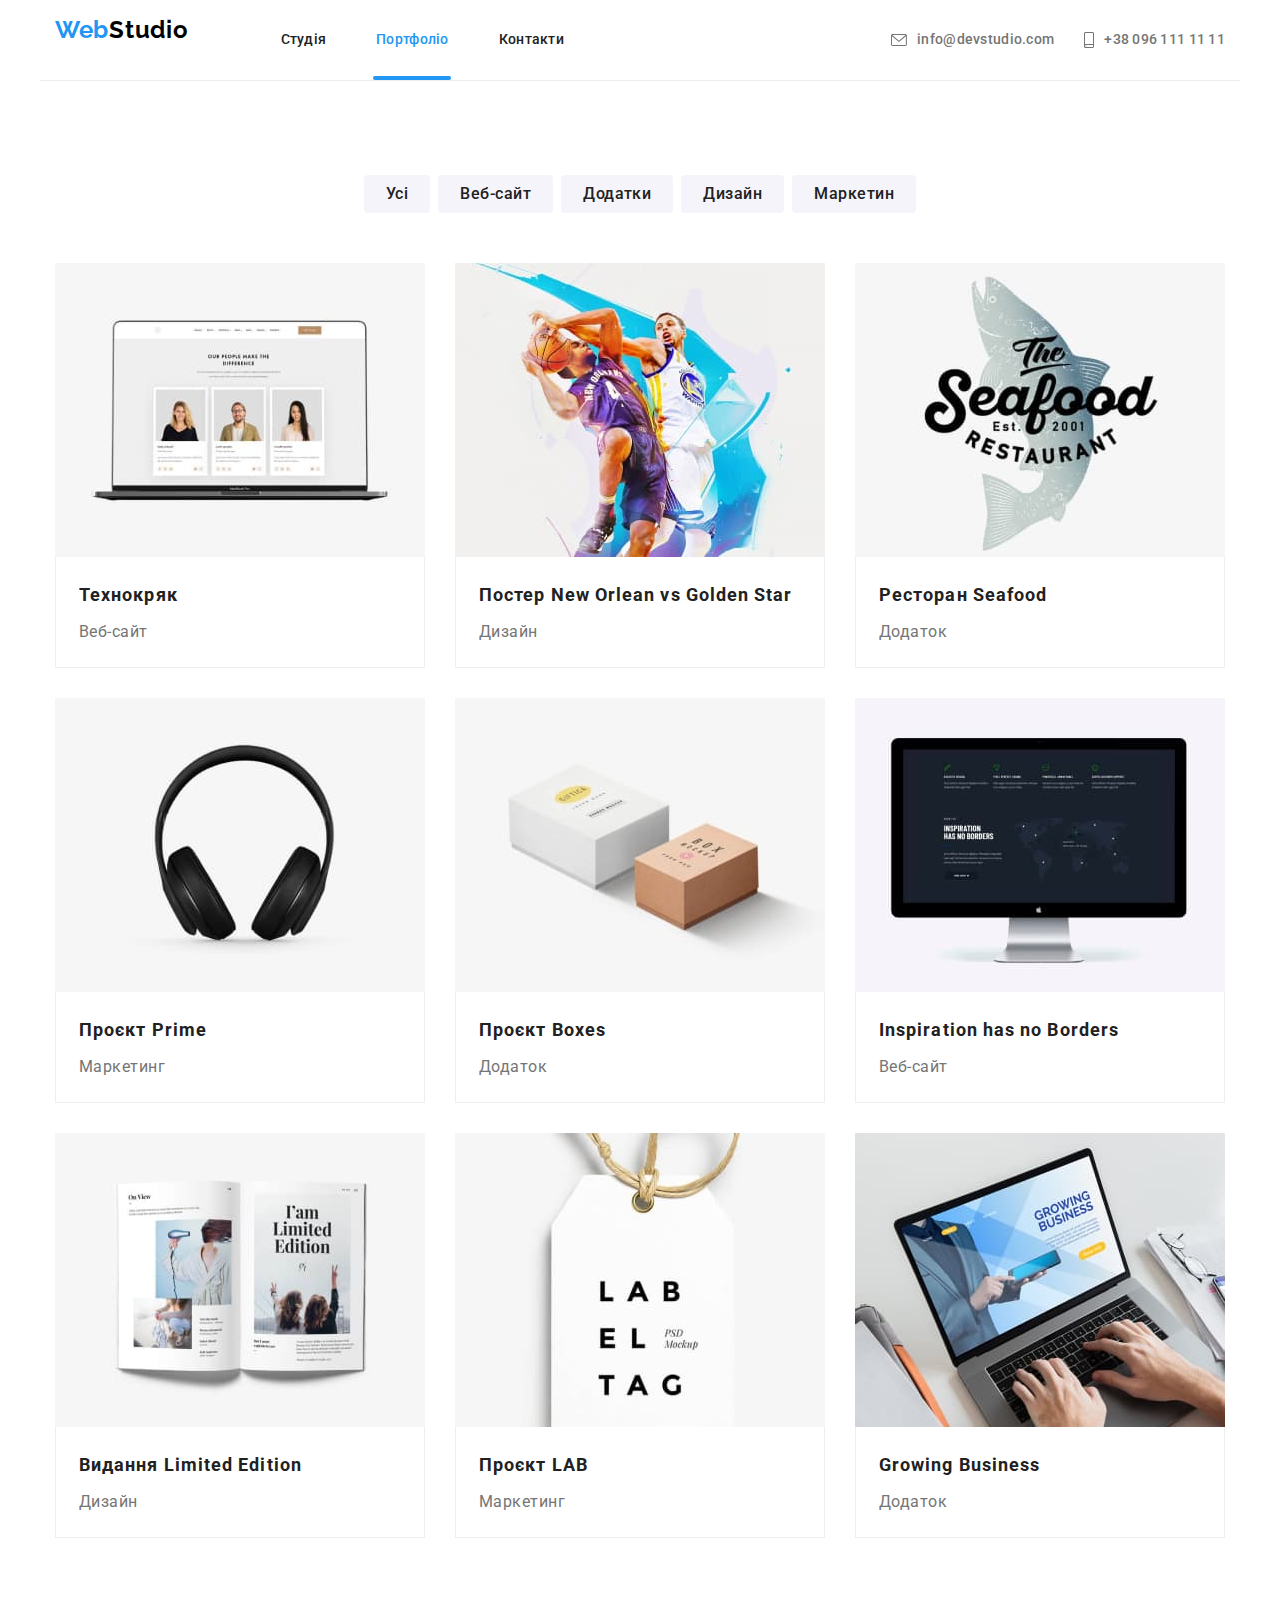
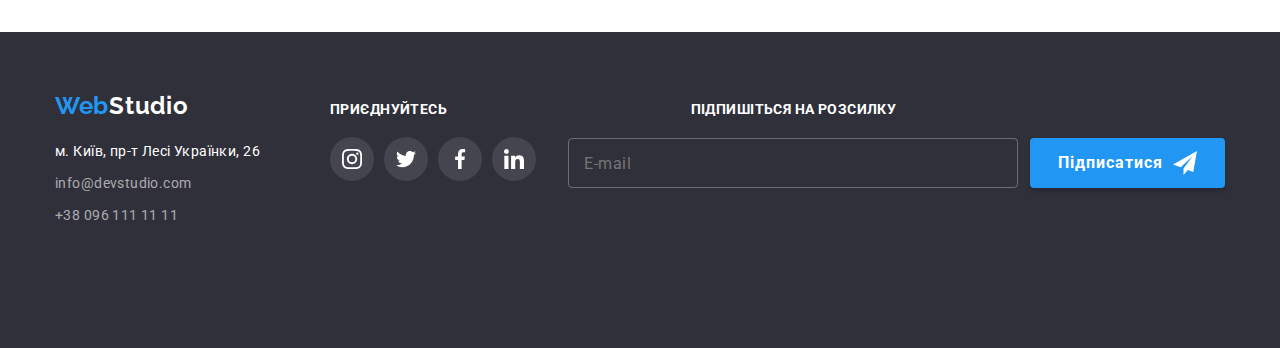
==== commit 67ae378a: "done" ====
--- a/portfolio.html
+++ b/portfolio.html
@@ -49,7 +49,7 @@
                   <use href="./images/symbol-defs.svg#icon-letter"></use>
                 </svg>
                 <svg class="contacts__tablet-icon" width="14" height="10">
-                  <use href="/images/symbol-defs.svg#icon-letter-tablet"></use>
+                  <use href="./images/symbol-defs.svg#icon-letter-tablet"></use>
                 </svg>
                 info@devstudio.com
               </a>
@@ -77,10 +77,10 @@
     
           <ul class="mobile-nav">
             <li class="mobile-nav__item">
-              <a href="./index.html" class="mobile-nav__studiolink mobile-nav__studiolink--active">Студія</a>
+              <a href="./index.html" class="mobile-nav__studiolink ">Студія</a>
             </li>
             <li class="mobile-nav__item">
-              <a href="./portfolio.html" class="mobile-nav__portlink">Портфоліо</a>
+              <a href="./portfolio.html" class="mobile-nav__portlink mobile-nav__portlink--active">Портфоліо</a>
             </li>
             <li class="mobile-nav__item">
               <a href="" class="mobile-nav__contlink">Контакти</a>
--- a/css/main.min.css
+++ b/css/main.min.css
@@ -1 +1 @@
-body{font-family:Roboto,Raleway,sans-serif;color:var(--main-text-color)}h1,h2,h3,h4,h5,h6,p,ul{margin-top:0;margin-bottom:0}ul{list-style:none}picture{display:-webkit-box;display:-ms-flexbox;display:flex}.img-display{display:block;max-width:100%}.container{margin:auto;outline:1px solid tomato;max-width:1200px;padding-left:15px;padding-right:15px}@media screen and (max-width: 767px){.container{position:relative}}@media screen and (min-width: 320px){.container{max-width:480px}}@media screen and (min-width: 768px){.container{max-width:768px}}@media screen and (min-width: 1200px){.container{max-width:1200px}}.pageheader{background-color:#fff;border-bottom-color:#ececec;border-bottom-width:1px;border-bottom-style:solid;max-width:480px;margin:auto}@media screen and (min-width: 768px){.pageheader{max-width:768px}}@media screen and (min-width: 1200px){.pageheader{max-width:1200px}}.pageheader__container{display:-webkit-box;display:-ms-flexbox;display:flex;-webkit-box-align:center;-ms-flex-align:center;align-items:center}@media screen and (max-width: 767px){.pageheader__container{-webkit-box-pack:justify;-ms-flex-pack:justify;justify-content:space-between}}.logo{font-family:Raleway,sans-serif;color:#2196f3;text-decoration:none;font-weight:700;font-size:24px;line-height:1.17;letter-spacing:.03em}@media screen and (min-width: 1200px){.logo{font-size:26px;line-height:1.19}}.logo__header{color:#000}.open-menu-button{display:-webkit-box;display:-ms-flexbox;display:flex;padding:0;margin:10px 0 10px 0;border:none;background-color:rgba(0,0,0,0)}.open-menu-button:hover,.open-menu-button:focus{color:#2196f3}.open-menu-button__icon{fill:currentColor}@media screen and (min-width: 768px){.open-menu-button{display:none}}.not-mobile-nav{display:-webkit-box;display:-ms-flexbox;display:flex;-webkit-box-align:center;-ms-flex-align:center;align-items:center}@media screen and (max-width: 767px){.not-mobile-nav{display:none}}@media screen and (min-width: 768px){.not-mobile-nav{width:100%}}.nav{display:-webkit-box;display:-ms-flexbox;display:flex;-webkit-box-align:center;-ms-flex-align:center;align-items:center}.nav__list{display:-webkit-box;display:-ms-flexbox;display:flex;padding-left:0;margin-left:87px;gap:50px}@media screen and (min-width: 1200px){.nav__list{margin-left:92px}}.nav__studiolink,.nav__portlink,.nav__contlink{display:block;position:relative;color:#212121;font-weight:500;font-size:14px;line-height:1.14;text-decoration:none;letter-spacing:.02em;padding:32px 0;-webkit-transition-property:color;transition-property:color;-webkit-transition-duration:250ms;transition-duration:250ms;-webkit-transition-timing-function:cubic-bezier(0.4, 0, 0.2, 1);transition-timing-function:cubic-bezier(0.4, 0, 0.2, 1)}.nav__studiolink:hover,.nav__studiolink:focus,.nav__portlink:hover,.nav__portlink:focus,.nav__contlink:hover,.nav__contlink:focus{color:#2196f3}.nav__studiolink--active,.nav__portlink--active{color:#2196f3}.nav__studiolink--active:after{content:"";position:absolute;bottom:0;left:50%;-webkit-transform:translate(-50%);transform:translate(-50%);display:block;background-color:#2196f3;width:48px;height:4px;border-radius:2px}.nav__portlink--active:after{content:"";position:absolute;bottom:0;left:50%;-webkit-transform:translate(-50%);transform:translate(-50%);display:block;background-color:#2196f3;width:78px;height:4px;border-radius:2px}.contacts{padding-left:0;margin-left:auto}@media screen and (min-width: 1200px){.contacts{display:-webkit-box;display:-ms-flexbox;display:flex;gap:30px}}.contacts__link{display:-webkit-box;display:-ms-flexbox;display:flex;gap:8px;-webkit-box-align:center;-ms-flex-align:center;align-items:center;color:#757575;font-weight:500;font-size:12px;line-height:1.16;text-decoration:none;letter-spacing:.02em;padding:0;-webkit-transition-property:color;transition-property:color;-webkit-transition-duration:250ms;transition-duration:250ms;-webkit-transition-timing-function:cubic-bezier(0.4, 0, 0.2, 1);transition-timing-function:cubic-bezier(0.4, 0, 0.2, 1)}@media screen and (min-width: 1200px){.contacts__link{font-size:14px;line-height:1.14;gap:10px;-webkit-box-pack:center;-ms-flex-pack:center;justify-content:center}}.contacts__link:hover,.contacts__link:focus{color:#2196f3}.contacts__icon{display:none;fill:currentColor}@media screen and (min-width: 1200px){.contacts__icon{display:block}}.contacts__tablet-icon{display:block;fill:currentColor}@media screen and (min-width: 1200px){.contacts__tablet-icon{display:none}}.hero{padding-top:118px;padding-bottom:118px;margin-right:auto;margin-left:auto;max-width:480px;background-color:#c4c4c4;background-image:-webkit-gradient(linear, left top, right top, from(rgba(47, 48, 58, 0.4)), to(rgba(47, 48, 58, 0.4))),url(../images/hero/hero-mobile.jpg);background-image:linear-gradient(to right, rgba(47, 48, 58, 0.4), rgba(47, 48, 58, 0.4)),url(../images/hero/hero-mobile.jpg);background-repeat:no-repeat;background-position:center;background-size:cover}@media screen and (min-device-pixel-ratio: 2),screen and (-webkit-min-device-pixel-ratio: 2),screen and (min-resolution: 192dpi),screen and (min-resolution: 2dppx){.hero{background-image:-webkit-gradient(linear, left top, right top, from(rgba(47, 48, 58, 0.4)), to(rgba(47, 48, 58, 0.4))),url(../images/hero/hero-mobile@2x.jpg);background-image:linear-gradient(to right, rgba(47, 48, 58, 0.4), rgba(47, 48, 58, 0.4)),url(../images/hero/hero-mobile@2x.jpg)}}@media screen and (min-width: 768px){.hero{max-width:768px;background-image:-webkit-gradient(linear, left top, right top, from(rgba(47, 48, 58, 0.4)), to(rgba(47, 48, 58, 0.4))),url(../images/hero/hero-tablet.jpg);background-image:linear-gradient(to right, rgba(47, 48, 58, 0.4), rgba(47, 48, 58, 0.4)),url(../images/hero/hero-tablet.jpg);background-repeat:no-repeat;background-position:center;background-size:cover}}@media screen and (min-width: 768px)and (min-device-pixel-ratio: 2),screen and (min-width: 768px)and (-webkit-min-device-pixel-ratio: 2),screen and (min-width: 768px)and (min-resolution: 192dpi),screen and (min-width: 768px)and (min-resolution: 2dppx){.hero{background-image:-webkit-gradient(linear, left top, right top, from(rgba(47, 48, 58, 0.4)), to(rgba(47, 48, 58, 0.4))),url(../images/hero/hero-tablet@2x.jpg);background-image:linear-gradient(to right, rgba(47, 48, 58, 0.4), rgba(47, 48, 58, 0.4)),url(../images/hero/hero-tablet@2x.jpg)}}@media screen and (min-width: 1200px){.hero{max-width:1200px;padding:200px 0;background-image:-webkit-gradient(linear, left top, right top, from(rgba(47, 48, 58, 0.4)), to(rgba(47, 48, 58, 0.4))),url(../images/hero/hero.jpg);background-image:linear-gradient(to right, rgba(47, 48, 58, 0.4), rgba(47, 48, 58, 0.4)),url(../images/hero/hero.jpg);background-repeat:no-repeat;background-position:center;background-size:cover}}@media screen and (min-width: 1200px)and (min-device-pixel-ratio: 2),screen and (min-width: 1200px)and (-webkit-min-device-pixel-ratio: 2),screen and (min-width: 1200px)and (min-resolution: 192dpi),screen and (min-width: 1200px)and (min-resolution: 2dppx){.hero{background-image:-webkit-gradient(linear, left top, right top, from(rgba(47, 48, 58, 0.4)), to(rgba(47, 48, 58, 0.4))),url(../images/hero/hero@2x.jpg);background-image:linear-gradient(to right, rgba(47, 48, 58, 0.4), rgba(47, 48, 58, 0.4)),url(../images/hero/hero@2x.jpg)}}.hero__title{color:#fff;font-weight:900;font-size:26px;line-height:1.62;text-align:center;letter-spacing:.06em;text-transform:uppercase;margin-bottom:30px;margin-right:auto;margin-left:auto;max-width:360px}@media screen and (min-width: 1200px){.hero__title{max-width:696px;font-size:44px;line-height:1.36}}.hero__button{display:block;border:none;border-radius:4px;padding:10px 32px;min-width:200px;cursor:pointer;color:#fff;background-color:#2196f3;font-weight:700;font-size:16px;line-height:1.88;letter-spacing:.06em;text-align:center;margin-left:auto;margin-right:auto;-webkit-transition-property:background-color;transition-property:background-color;-webkit-transition-duration:250ms;transition-duration:250ms;-webkit-transition-timing-function:cubic-bezier(0.4, 0, 0.2, 1);transition-timing-function:cubic-bezier(0.4, 0, 0.2, 1)}.hero__button:hover,.hero__button:focus{background-color:#188ce8}.benefits{padding-top:60px;padding-bottom:60px}.benefits__title{font-size:36px;line-height:1.17;text-align:center;letter-spacing:.03em}.benefits__title--hidden{overflow:hidden;position:absolute;white-space:nowrap;clip:rect(0 0 0 0);-webkit-clip-path:inset(50%);clip-path:inset(50%);height:1px;width:1px}.benefits__list{padding-left:0}@media screen and (min-width: 768px){.benefits__list{display:-webkit-box;display:-ms-flexbox;display:flex;-ms-flex-wrap:wrap;flex-wrap:wrap;gap:30px}}@media screen and (min-width: 1200px){.benefits__list{display:-webkit-box;display:-ms-flexbox;display:flex;-ms-flex-wrap:nowrap;flex-wrap:nowrap;gap:30px}}@media screen and (min-width: 768px){.item-about{width:calc((100% - 30px)/2)}}@media screen and (min-width: 1200px){.item-about{width:calc((100% - 90px)/4)}}.item-about__icon{width:70px;height:70px}.item-about__title{font-size:14px;line-height:1.14;letter-spacing:.03em;text-transform:uppercase;margin-bottom:10px}.item-about__discription{font-weight:400;color:#757575;font-size:14px;line-height:1.71;letter-spacing:.03em}.icon-container{background-color:#f5f4fa;height:120px;width:100%;display:-webkit-box;display:-ms-flexbox;display:flex;-webkit-box-pack:center;-ms-flex-pack:center;justify-content:center;-webkit-box-align:center;-ms-flex-align:center;align-items:center;margin-bottom:30px;border-radius:4px}.effort{padding-top:94px;padding-bottom:94px}@media screen and (max-width: 1199px){.effort{display:none}}.effort__title{font-size:36px;line-height:1.17;text-align:center;letter-spacing:.03em;margin-bottom:50px}.effort__list{display:-webkit-box;display:-ms-flexbox;display:flex;gap:30px;padding-left:0}.effort__wrap{position:relative}.effort__image{display:block;max-width:100%}.effort__discription{display:-webkit-box;display:-ms-flexbox;display:flex;-webkit-box-pack:center;-ms-flex-pack:center;justify-content:center;-webkit-box-align:center;-ms-flex-align:center;align-items:center;position:absolute;bottom:0;left:0;width:100%;height:70px;font-size:14px;line-height:1.14;letter-spacing:.03em;text-transform:uppercase;color:#fff;background-color:rgba(47,48,58,.8)}.ourteam{padding-top:60px;padding-bottom:60px;background-color:#f5f4fa}.ourteam__title{font-size:36px;line-height:1.17;text-align:center;letter-spacing:.03em;margin-bottom:50px}.ourteam__list{padding-left:0}@media screen and (min-width: 768px){.ourteam__list{display:-webkit-box;display:-ms-flexbox;display:flex;-ms-flex-wrap:wrap;flex-wrap:wrap;gap:30px}}@media screen and (max-width: 767px){.ourteam__card:not(:last-child){margin-bottom:30px}}.card{background-color:#fff;border-radius:0px 0px 4px 4px;-webkit-box-shadow:0px 1px 3px rgba(0,0,0,.12),0px 1px 1px rgba(0,0,0,.14),0px 2px 1px rgba(0,0,0,.2);box-shadow:0px 1px 3px rgba(0,0,0,.12),0px 1px 1px rgba(0,0,0,.14),0px 2px 1px rgba(0,0,0,.2)}.card__image{display:block;max-width:100%}.card__wrap{padding:24px}@media screen and (min-width: 1200px){.card__wrap{padding:30px}}.card__name{font-size:16px;line-height:1.19;text-align:center;letter-spacing:.03em;margin-bottom:10px}.card__discription{font-weight:400;font-size:16px;line-height:1.19;text-align:center;letter-spacing:.03em;color:#757575;margin-bottom:16px}.media{display:-webkit-box;display:-ms-flexbox;display:flex;-webkit-box-pack:center;-ms-flex-pack:center;justify-content:center;gap:10px;margin:0;padding:0}.media__link{width:44px;height:44px;border-radius:50%;display:-webkit-box;display:-ms-flexbox;display:flex;-webkit-box-align:center;-ms-flex-align:center;align-items:center;-webkit-box-pack:center;-ms-flex-pack:center;justify-content:center;color:#afb1b8;-webkit-transition-property:color,background-color;transition-property:color,background-color;-webkit-transition-duration:250ms;transition-duration:250ms;-webkit-transition-timing-function:cubic-bezier(0.4, 0, 0.2, 1);transition-timing-function:cubic-bezier(0.4, 0, 0.2, 1)}.media__link:hover,.media__link:focus{color:#fff;background-color:#2196f3}.media__image{width:20px;height:20px;fill:currentColor}.clients{padding-top:60px;padding-bottom:60px}.clients__title{font-size:28px;line-height:1.18;text-align:center;letter-spacing:.03em;margin-bottom:30px}.clients__list{margin:0;padding:0;display:-webkit-box;display:-ms-flexbox;display:flex;-webkit-box-pack:center;-ms-flex-pack:center;justify-content:center;gap:30px;-ms-flex-wrap:wrap;flex-wrap:wrap}@media screen and (min-width: 1200px){.clients__list{-ms-flex-wrap:nowrap;flex-wrap:nowrap}}.clients__item{-ms-flex-preferred-size:calc((100% - 30px)/2);flex-basis:calc((100% - 30px)/2)}@media screen and (min-width: 768px){.clients__item{-ms-flex-preferred-size:calc((100% - 60px)/3);flex-basis:calc((100% - 60px)/3)}}.clients__link{color:#afb1b8;width:100%;height:92px;border:1px solid #afb1b8;border-radius:4px;display:-webkit-box;display:-ms-flexbox;display:flex;-webkit-box-pack:center;-ms-flex-pack:center;justify-content:center;-webkit-box-align:center;-ms-flex-align:center;align-items:center;-webkit-transition-property:color,border,-webkit-box-shadow;transition-property:color,border,-webkit-box-shadow;transition-property:color,border,box-shadow;transition-property:color,border,box-shadow,-webkit-box-shadow;-webkit-transition-duration:250ms;transition-duration:250ms;-webkit-transition-timing-function:cubic-bezier(0.4, 0, 0.2, 1);transition-timing-function:cubic-bezier(0.4, 0, 0.2, 1)}.clients__link:hover,.clients__link:focus{color:#2196f3;border:1px solid #2196f3;-webkit-box-shadow:0px 4px 4px rgba(0,0,0,.25);box-shadow:0px 4px 4px rgba(0,0,0,.25)}.clients__logo{fill:currentColor;width:106px;height:60px}.pagefooter{background-color:#2f303a;padding-top:60px;padding-bottom:60px}.wrapper{text-align:center}@media screen and (min-width: 1200px){.wrapper{display:-webkit-box;display:-ms-flexbox;display:flex;-webkit-box-pack:justify;-ms-flex-pack:justify;justify-content:space-between;text-align:left;-webkit-box-align:baseline;-ms-flex-align:baseline;align-items:baseline}}@media screen and (min-width: 768px){.tablet-footer{display:-webkit-box;display:-ms-flexbox;display:flex;-webkit-box-align:baseline;-ms-flex-align:baseline;align-items:baseline}}@media screen and (min-width: 768px)and (max-width: 1199px){.tablet-footer{-ms-flex-pack:distribute;justify-content:space-around}}@media screen and (min-width: 1200px){.tablet-footer{gap:70px}}.logo{font-family:Raleway,sans-serif;color:#2196f3;text-decoration:none;font-weight:700;font-size:24px;line-height:1.17;letter-spacing:.03em;display:inline-block;margin-bottom:20px}.logo__footer{color:#fff}.adress__list{padding:0;margin-bottom:60px}.adress__item:not(:last-child){margin-bottom:8px}.adress__text{font-style:normal;font-weight:400;font-size:14px;line-height:1.71;letter-spacing:.03em;color:#fff}.adress__contact{font-style:normal;font-weight:400;font-size:14px;line-height:1.71;letter-spacing:.03em;color:rgba(255,255,255,.6);text-decoration:none;-webkit-transition-property:color;transition-property:color;-webkit-transition-duration:250ms;transition-duration:250ms;-webkit-transition-timing-function:cubic-bezier(0.4, 0, 0.2, 1);transition-timing-function:cubic-bezier(0.4, 0, 0.2, 1)}.adress__contact:hover,.adress__contact:focus{color:#2196f3}.webs{padding:0;margin-bottom:60px}.webs__title{font-size:14px;line-height:16px;letter-spacing:.03em;text-transform:uppercase;margin-bottom:20px;color:#fff}.webs__list{display:-webkit-box;display:-ms-flexbox;display:flex;-webkit-box-pack:center;-ms-flex-pack:center;justify-content:center;gap:10px;margin:0;padding:0}.webs__link{width:44px;height:44px;display:-webkit-box;display:-ms-flexbox;display:flex;-webkit-box-pack:center;-ms-flex-pack:center;justify-content:center;-webkit-box-align:center;-ms-flex-align:center;align-items:center;border-radius:50%;color:#fff;background-color:rgba(255,255,255,.1);-webkit-transition-property:background-color;transition-property:background-color;-webkit-transition-duration:250ms;transition-duration:250ms;-webkit-transition-timing-function:cubic-bezier(0.4, 0, 0.2, 1);transition-timing-function:cubic-bezier(0.4, 0, 0.2, 1)}.webs__link:hover,.webs__link:focus{background-color:#2196f3}.webs__icon{width:20px;height:20px;fill:currentColor}.form{margin:auto}@media screen and (min-width: 1200px){.form{margin:0;display:-webkit-box;display:-ms-flexbox;display:flex;-webkit-box-align:end;-ms-flex-align:end;align-items:flex-end;-webkit-box-pack:center;-ms-flex-pack:center;justify-content:center;gap:12px}}.form__label{font-weight:700;font-size:14px;line-height:1.14;letter-spacing:.03em;text-transform:uppercase;color:#fff;display:inline-block;margin-bottom:20px}@media screen and (min-width: 768px){.form__label{margin:0}}.form__input{margin-bottom:20px;width:100%;height:50px;padding:15px;border:1px solid rgba(255,255,255,.3);border-radius:4px;background-color:inherit;font-weight:400;font-size:16px;line-height:1.25;letter-spacing:.03em;color:rgba(255,255,255,.6);outline:none}@media screen and (min-width: 768px){.form__input{width:450px;margin:0}}@media screen and (min-width: 768px){.field{display:-webkit-box;display:-ms-flexbox;display:flex;-webkit-box-orient:vertical;-webkit-box-direction:normal;-ms-flex-direction:column;flex-direction:column;gap:20px;-webkit-box-align:center;-ms-flex-align:center;align-items:center}}.sendbutton{display:-webkit-inline-box;display:-ms-inline-flexbox;display:inline-flex;-webkit-box-pack:center;-ms-flex-pack:center;justify-content:center;-webkit-box-align:center;-ms-flex-align:center;align-items:center;gap:10px;background:#2196f3;-webkit-box-shadow:0px 4px 4px rgba(0,0,0,.15);box-shadow:0px 4px 4px rgba(0,0,0,.15);border:none;border-radius:4px;cursor:pointer;padding:10px 28px;font-weight:700;font-size:16px;line-height:1.88;text-align:center;letter-spacing:.06em;color:#fff}.sendbutton__icon{fill:currentColor}.portfolio{padding-top:94px;padding-bottom:94px}.portfolio__title{font-weight:700;font-size:36px;line-height:1.17;text-align:center;letter-spacing:.03em;overflow:hidden;position:absolute;white-space:nowrap;clip:rect(0 0 0 0);-webkit-clip-path:inset(50%);clip-path:inset(50%);height:1px;width:1px}.portfolio__category{display:-webkit-box;display:-ms-flexbox;display:flex;-webkit-box-pack:center;-ms-flex-pack:center;justify-content:center;padding-left:0;gap:8px;margin-bottom:50px}.portfolio__button{color:#212121;background-color:#f5f4fa;font-weight:500;font-size:16px;line-height:1.62;text-align:center;letter-spacing:.03em;border:none;border-radius:4px;padding:6px 22px;-webkit-transition-property:color,background-color,-webkit-box-shadow;transition-property:color,background-color,-webkit-box-shadow;transition-property:color,background-color,box-shadow;transition-property:color,background-color,box-shadow,-webkit-box-shadow;-webkit-transition-duration:250ms;transition-duration:250ms;-webkit-transition-timing-function:cubic-bezier(0.4, 0, 0.2, 1);transition-timing-function:cubic-bezier(0.4, 0, 0.2, 1)}.portfolio__button:hover,.portfolio__button:focus{background-color:#2196f3;color:#fff;-webkit-box-shadow:0px 3px 1px rgba(0,0,0,.1),0px 1px 2px rgba(0,0,0,.08),0px 2px 2px rgba(0,0,0,.12);box-shadow:0px 3px 1px rgba(0,0,0,.1),0px 1px 2px rgba(0,0,0,.08),0px 2px 2px rgba(0,0,0,.12)}.portfolio__works{display:-webkit-box;display:-ms-flexbox;display:flex;-ms-flex-wrap:wrap;flex-wrap:wrap;padding-left:0;gap:30px}.article{width:calc((100% - 60px)/3)}.article__link{text-decoration:none;display:block;-webkit-transition-property:-webkit-box-shadow;transition-property:-webkit-box-shadow;transition-property:box-shadow;transition-property:box-shadow, -webkit-box-shadow;-webkit-transition-duration:250ms;transition-duration:250ms;-webkit-transition-timing-function:cubic-bezier(0.4, 0, 0.2, 1);transition-timing-function:cubic-bezier(0.4, 0, 0.2, 1)}.article__link:hover,.article__link:focus{-webkit-box-shadow:0px 1px 1px rgba(0,0,0,.12),0px 4px 4px rgba(0,0,0,.06),1px 4px 6px rgba(0,0,0,.16);box-shadow:0px 1px 1px rgba(0,0,0,.12),0px 4px 4px rgba(0,0,0,.06),1px 4px 6px rgba(0,0,0,.16)}.article__link:hover .shutter{-webkit-transform:translateY(0);transform:translateY(0)}.article__wrap{position:relative;overflow:hidden}.article__image{display:block;max-width:100%}.article__footer{border-bottom:1px solid #eee;border-right:1px solid #eee;border-left:1px solid #eee;padding:20px 23px 20px 23px}.article__title{font-size:18px;line-height:2;letter-spacing:.06em;color:#212121;margin-bottom:4px}.article__text{font-weight:400;font-size:16px;line-height:1.88;letter-spacing:.03em;color:#757575}.shutter{display:-webkit-box;display:-ms-flexbox;display:flex;-webkit-box-pack:center;-ms-flex-pack:center;justify-content:center;-webkit-box-align:center;-ms-flex-align:center;align-items:center;position:absolute;top:0;left:0;width:100%;height:100%;background-color:rgba(33,150,243,.9);-webkit-transform:translateY(101%);transform:translateY(101%);-webkit-transition-property:-webkit-transform;transition-property:-webkit-transform;transition-property:transform;transition-property:transform, -webkit-transform;-webkit-transition-duration:250ms;transition-duration:250ms;-webkit-transition-timing-function:cubic-bezier(0.4, 0, 0.2, 1);transition-timing-function:cubic-bezier(0.4, 0, 0.2, 1)}.shutter__discription{padding-left:24px;padding-right:24px;width:100%;font-size:18px;line-height:1.56;letter-spacing:.03em;color:#fff}.backdrop{position:fixed;top:0;left:0;width:100%;height:100%;background-color:rgba(0,0,0,.2);opacity:1;scale:1;-webkit-transition:opacity 250ms cubic-bezier(0.4, 0, 0.2, 1);transition:opacity 250ms cubic-bezier(0.4, 0, 0.2, 1)}.backdrop--is-hidden{opacity:0;pointer-events:none}.backdrop--is-hidden .modal{-webkit-transform:translate(-50%, -50%) scale(0);transform:translate(-50%, -50%) scale(0)}.modal{position:absolute;top:50%;left:50%;padding:40px;width:528px;min-height:581px;background-color:#fff;-webkit-box-shadow:0px 1px 3px rgba(0,0,0,.12),0px 1px 1px rgba(0,0,0,.14),0px 2px 1px rgba(0,0,0,.2);box-shadow:0px 1px 3px rgba(0,0,0,.12),0px 1px 1px rgba(0,0,0,.14),0px 2px 1px rgba(0,0,0,.2);border-radius:4px;-webkit-transform:translate(-50%, -50%) scale(1);transform:translate(-50%, -50%) scale(1);-webkit-transition:-webkit-transform 250ms cubic-bezier(0.4, 0, 0.2, 1);transition:-webkit-transform 250ms cubic-bezier(0.4, 0, 0.2, 1);transition:transform 250ms cubic-bezier(0.4, 0, 0.2, 1);transition:transform 250ms cubic-bezier(0.4, 0, 0.2, 1), -webkit-transform 250ms cubic-bezier(0.4, 0, 0.2, 1)}@media screen and (max-width: 1199px){.modal{width:460px;min-height:609px}}.modal__tite{margin-bottom:12px;font-weight:700;font-size:20px;line-height:1.15;text-align:center;letter-spacing:.03em;color:#212121}@media screen and (max-width: 1199px){.modal__tite{font-size:20px;line-height:1.5}}.modal__button{position:absolute;top:8px;right:8px;cursor:pointer;display:-webkit-box;display:-ms-flexbox;display:flex;-webkit-box-pack:center;-ms-flex-pack:center;justify-content:center;-webkit-box-align:center;-ms-flex-align:center;align-items:center;padding:0;width:30px;height:30px;border:1px solid rgba(0,0,0,.1);border-radius:50%;background-color:rgba(0,0,0,0);color:#000}.modal__icon{fill:currentColor;-webkit-transition:fill 250ms cubic-bezier(0.4, 0, 0.2, 1);transition:fill 250ms cubic-bezier(0.4, 0, 0.2, 1)}.modal__icon:hover,.modal__icon:focus{fill:#2196f3}.contact-us__field{position:relative;display:-webkit-box;display:-ms-flexbox;display:flex;-webkit-box-orient:vertical;-webkit-box-direction:normal;-ms-flex-direction:column;flex-direction:column;margin-bottom:10px}.contact-us__title{display:block;font-size:12px;line-height:1.67;letter-spacing:.01em;color:#757575;margin-bottom:4px}.contact-us__textarea{outline:none;resize:none;padding:12px 16px;font-size:12px;line-height:1.67;letter-spacing:.01em;border:1px solid rgba(33,33,33,.2);border-radius:4px;height:120px;-webkit-transition:border-color 250ms cubic-bezier(0.4, 0, 0.2, 1);transition:border-color 250ms cubic-bezier(0.4, 0, 0.2, 1)}.contact-us__textarea::-webkit-input-placeholder{color:rgba(117,117,117,.5)}.contact-us__textarea::-moz-placeholder{color:rgba(117,117,117,.5)}.contact-us__textarea:-ms-input-placeholder{color:rgba(117,117,117,.5)}.contact-us__textarea::-ms-input-placeholder{color:rgba(117,117,117,.5)}.contact-us__textarea::placeholder{color:rgba(117,117,117,.5)}.contact-us__textarea:focus{border-color:#2196f3}.contact-us__input{padding:11px;padding-left:42px;border:1px solid rgba(33,33,33,.2);border-radius:4px;outline:none;-webkit-transition:border-color 250ms cubic-bezier(0.4, 0, 0.2, 1);transition:border-color 250ms cubic-bezier(0.4, 0, 0.2, 1)}.contact-us__input:focus{border-color:#2196f3}.contact-us__input:focus+.contact-us__icon{fill:#188ce8}.contact-us__icon{position:absolute;bottom:0;left:0;-webkit-transform:translateY(-12px);transform:translateY(-12px);margin-left:12px;fill:#212121;-webkit-transition:fill 250ms cubic-bezier(0.4, 0, 0.2, 1);transition:fill 250ms cubic-bezier(0.4, 0, 0.2, 1)}.contact-us__button{display:block;margin-top:30px;padding:10px 52px;margin-left:auto;margin-right:auto;font-weight:700;font-size:16px;line-height:1.88;text-align:center;letter-spacing:.06em;color:#fff;background:#2196f3;-webkit-box-shadow:0px 4px 4px rgba(0,0,0,.15);box-shadow:0px 4px 4px rgba(0,0,0,.15);border:none;border-radius:4px}.checkbox{display:-webkit-box;display:-ms-flexbox;display:flex;-webkit-box-align:center;-ms-flex-align:center;align-items:center;-webkit-box-pack:center;-ms-flex-pack:center;justify-content:center;gap:8px;position:relative;font-size:14px;line-height:1.71;letter-spacing:.03em;color:#757575}@media screen and (max-width: 1199px){.checkbox{font-size:12px;line-height:1.16px}}.checkbox__input{position:absolute;overflow:hidden;white-space:nowrap;clip:rect(0 0 0 0);-webkit-clip-path:inset(50%);clip-path:inset(50%);height:1px;width:1px}.checkbox__input:checked+.checkbox__icon{border:0}.checkbox__input:checked+.checkbox__icon .checkbox__bird{opacity:1}.checkbox__icon{display:-webkit-box;display:-ms-flexbox;display:flex;-webkit-box-align:center;-ms-flex-align:center;align-items:center;width:16px;height:15px;border:2px solid #212121;border-radius:2px}.checkbox__bird{opacity:0}.checkbox__link{color:#2196f3}.menu-container{position:absolute;top:0;left:0;width:100%;padding:48px 40px;background-color:#fff;z-index:2;-webkit-transform:translateY(-100%);transform:translateY(-100%);-webkit-transition:-webkit-transform 250ms linear;transition:-webkit-transform 250ms linear;transition:transform 250ms linear;transition:transform 250ms linear, -webkit-transform 250ms linear}@media screen and (min-width: 768px){.menu-container{display:none}}.menu-container.is-open{-webkit-transform:translateY(0);transform:translateY(0)}.menu-container__close-button{position:absolute;top:10px;right:15px;display:-webkit-box;display:-ms-flexbox;display:flex;padding:0;border:none;background-color:rgba(0,0,0,0)}.menu-container__close-button:hover,.menu-container__close-button:focus{color:#2196f3}.menu-container__icon{fill:currentColor}.mobile-nav{padding:0;margin-bottom:306px}.mobile-nav__item:not(:last-child){margin-bottom:32px}.mobile-nav__studiolink,.mobile-nav__portlink,.mobile-nav__contlink{display:inline-block;position:relative;color:#212121;font-weight:500;font-size:40px;line-height:1.18;text-decoration:none;letter-spacing:.02em;padding-bottom:4px;-webkit-transition-property:color;transition-property:color;-webkit-transition-duration:250ms;transition-duration:250ms;-webkit-transition-timing-function:cubic-bezier(0.4, 0, 0.2, 1);transition-timing-function:cubic-bezier(0.4, 0, 0.2, 1)}.mobile-nav__studiolink:hover,.mobile-nav__studiolink:focus,.mobile-nav__portlink:hover,.mobile-nav__portlink:focus,.mobile-nav__contlink:hover,.mobile-nav__contlink:focus{color:#2196f3}.mobile-nav__studiolink--active,.mobile-nav__portlink--active{color:#2196f3}.mobile-nav__studiolink--active:after{content:"";position:absolute;bottom:0;left:50%;-webkit-transform:translate(-50%);transform:translate(-50%);display:block;background-color:#2196f3;width:139px;height:4px;border-radius:2px}.mobile-nav__portlink--active:after{content:"";position:absolute;bottom:0;left:50%;-webkit-transform:translate(-50%);transform:translate(-50%);display:block;background-color:#2196f3;width:104%;height:4px;border-radius:2px}.mobile-contacts{padding-left:0;margin-bottom:64px}.mobile-contacts__item:not(:last-child){margin-bottom:32px}.mobile-contacts__tel,.mobile-contacts__mail{color:#757575;font-weight:500;text-decoration:none;letter-spacing:.02em;padding:0;-webkit-transition-property:color;transition-property:color;-webkit-transition-duration:250ms;transition-duration:250ms;-webkit-transition-timing-function:cubic-bezier(0.4, 0, 0.2, 1);transition-timing-function:cubic-bezier(0.4, 0, 0.2, 1)}.mobile-contacts__tel:hover,.mobile-contacts__tel:focus,.mobile-contacts__mail:hover,.mobile-contacts__mail:focus{color:#2196f3}.mobile-contacts__tel{font-size:34px;line-height:1.18}.mobile-contacts__mail{font-size:24px;line-height:1.17}.mobile-media{display:-webkit-inline-box;display:-ms-inline-flexbox;display:inline-flex;-webkit-box-align:center;-ms-flex-align:center;align-items:center;padding-left:0}.mobile-media__link{font-weight:500;font-size:18px;line-height:1.22;letter-spacing:.02em;text-decoration:none;color:#757575;-webkit-transition:color 250ms cubic-bezier(0.4, 0, 0.2, 1);transition:color 250ms cubic-bezier(0.4, 0, 0.2, 1)}.mobile-media__link:hover,.mobile-media__link:focus{color:#2196f3}.mobile-media__splitter{display:-webkit-box;display:-ms-flexbox;display:flex;-webkit-box-align:center;-ms-flex-align:center;align-items:center}.mobile-media__line{width:22px;border:1px solid rgba(33,33,33,.2);-webkit-transform:rotate(90deg);transform:rotate(90deg)}/*# sourceMappingURL=main.min.css.map */+body{font-family:Roboto,Raleway,sans-serif;color:var(--main-text-color)}h1,h2,h3,h4,h5,h6,p,ul{margin-top:0;margin-bottom:0}ul{list-style:none}picture{display:-webkit-box;display:-ms-flexbox;display:flex}.img-display{display:block;max-width:100%}.container{margin:auto;max-width:1200px;padding-left:15px;padding-right:15px}@media screen and (max-width: 767px){.container{position:relative}}@media screen and (min-width: 320px){.container{max-width:480px}}@media screen and (min-width: 768px){.container{max-width:768px}}@media screen and (min-width: 1200px){.container{max-width:1200px}}.pageheader{background-color:#fff;border-bottom-color:#ececec;border-bottom-width:1px;border-bottom-style:solid;max-width:480px;margin:auto}@media screen and (min-width: 768px){.pageheader{max-width:768px}}@media screen and (min-width: 1200px){.pageheader{max-width:1200px}}.pageheader__container{display:-webkit-box;display:-ms-flexbox;display:flex;-webkit-box-align:center;-ms-flex-align:center;align-items:center}@media screen and (max-width: 767px){.pageheader__container{-webkit-box-pack:justify;-ms-flex-pack:justify;justify-content:space-between}}.logo{font-family:Raleway,sans-serif;color:#2196f3;text-decoration:none;font-weight:700;font-size:24px;line-height:1.17;letter-spacing:.03em}@media screen and (min-width: 1200px){.logo{font-size:26px;line-height:1.19}}.logo__header{color:#000}.open-menu-button{display:-webkit-box;display:-ms-flexbox;display:flex;padding:0;margin:10px 0 10px 0;border:none;background-color:rgba(0,0,0,0)}.open-menu-button:hover,.open-menu-button:focus{color:#2196f3}.open-menu-button__icon{fill:currentColor}@media screen and (min-width: 768px){.open-menu-button{display:none}}.not-mobile-nav{display:-webkit-box;display:-ms-flexbox;display:flex;-webkit-box-align:center;-ms-flex-align:center;align-items:center}@media screen and (max-width: 767px){.not-mobile-nav{display:none}}@media screen and (min-width: 768px){.not-mobile-nav{width:100%}}.nav{display:-webkit-box;display:-ms-flexbox;display:flex;-webkit-box-align:center;-ms-flex-align:center;align-items:center}.nav__list{display:-webkit-box;display:-ms-flexbox;display:flex;padding-left:0;margin-left:87px;gap:50px}@media screen and (min-width: 1200px){.nav__list{margin-left:92px}}.nav__studiolink,.nav__portlink,.nav__contlink{display:block;position:relative;color:#212121;font-weight:500;font-size:14px;line-height:1.14;text-decoration:none;letter-spacing:.02em;padding:32px 0;-webkit-transition-property:color;transition-property:color;-webkit-transition-duration:250ms;transition-duration:250ms;-webkit-transition-timing-function:cubic-bezier(0.4, 0, 0.2, 1);transition-timing-function:cubic-bezier(0.4, 0, 0.2, 1)}.nav__studiolink:hover,.nav__studiolink:focus,.nav__portlink:hover,.nav__portlink:focus,.nav__contlink:hover,.nav__contlink:focus{color:#2196f3}.nav__studiolink--active,.nav__portlink--active{color:#2196f3}.nav__studiolink--active:after{content:"";position:absolute;bottom:0;left:50%;-webkit-transform:translate(-50%);transform:translate(-50%);display:block;background-color:#2196f3;width:48px;height:4px;border-radius:2px}.nav__portlink--active:after{content:"";position:absolute;bottom:0;left:50%;-webkit-transform:translate(-50%);transform:translate(-50%);display:block;background-color:#2196f3;width:78px;height:4px;border-radius:2px}.contacts{padding-left:0;margin-left:auto}@media screen and (min-width: 1200px){.contacts{display:-webkit-box;display:-ms-flexbox;display:flex;gap:30px}}.contacts__link{display:-webkit-box;display:-ms-flexbox;display:flex;gap:8px;-webkit-box-align:center;-ms-flex-align:center;align-items:center;color:#757575;font-weight:500;font-size:12px;line-height:1.16;text-decoration:none;letter-spacing:.02em;padding:0;-webkit-transition-property:color;transition-property:color;-webkit-transition-duration:250ms;transition-duration:250ms;-webkit-transition-timing-function:cubic-bezier(0.4, 0, 0.2, 1);transition-timing-function:cubic-bezier(0.4, 0, 0.2, 1)}@media screen and (min-width: 1200px){.contacts__link{font-size:14px;line-height:1.14;gap:10px;-webkit-box-pack:center;-ms-flex-pack:center;justify-content:center}}.contacts__link:hover,.contacts__link:focus{color:#2196f3}.contacts__icon{display:none;fill:currentColor}@media screen and (min-width: 1200px){.contacts__icon{display:block}}.contacts__tablet-icon{display:block;fill:currentColor}@media screen and (min-width: 1200px){.contacts__tablet-icon{display:none}}.hero{padding-top:118px;padding-bottom:118px;margin-right:auto;margin-left:auto;max-width:480px;background-color:#c4c4c4;background-image:-webkit-gradient(linear, left top, right top, from(rgba(47, 48, 58, 0.4)), to(rgba(47, 48, 58, 0.4))),url(../images/hero/hero-mobile.jpg);background-image:linear-gradient(to right, rgba(47, 48, 58, 0.4), rgba(47, 48, 58, 0.4)),url(../images/hero/hero-mobile.jpg);background-repeat:no-repeat;background-position:center;background-size:cover}@media screen and (min-device-pixel-ratio: 2),screen and (-webkit-min-device-pixel-ratio: 2),screen and (min-resolution: 192dpi),screen and (min-resolution: 2dppx){.hero{background-image:-webkit-gradient(linear, left top, right top, from(rgba(47, 48, 58, 0.4)), to(rgba(47, 48, 58, 0.4))),url(../images/hero/hero-mobile@2x.jpg);background-image:linear-gradient(to right, rgba(47, 48, 58, 0.4), rgba(47, 48, 58, 0.4)),url(../images/hero/hero-mobile@2x.jpg)}}@media screen and (min-width: 768px){.hero{max-width:768px;background-image:-webkit-gradient(linear, left top, right top, from(rgba(47, 48, 58, 0.4)), to(rgba(47, 48, 58, 0.4))),url(../images/hero/hero-tablet.jpg);background-image:linear-gradient(to right, rgba(47, 48, 58, 0.4), rgba(47, 48, 58, 0.4)),url(../images/hero/hero-tablet.jpg);background-repeat:no-repeat;background-position:center;background-size:cover}}@media screen and (min-width: 768px)and (min-device-pixel-ratio: 2),screen and (min-width: 768px)and (-webkit-min-device-pixel-ratio: 2),screen and (min-width: 768px)and (min-resolution: 192dpi),screen and (min-width: 768px)and (min-resolution: 2dppx){.hero{background-image:-webkit-gradient(linear, left top, right top, from(rgba(47, 48, 58, 0.4)), to(rgba(47, 48, 58, 0.4))),url(../images/hero/hero-tablet@2x.jpg);background-image:linear-gradient(to right, rgba(47, 48, 58, 0.4), rgba(47, 48, 58, 0.4)),url(../images/hero/hero-tablet@2x.jpg)}}@media screen and (min-width: 1200px){.hero{max-width:1200px;padding:200px 0;background-image:-webkit-gradient(linear, left top, right top, from(rgba(47, 48, 58, 0.4)), to(rgba(47, 48, 58, 0.4))),url(../images/hero/hero.jpg);background-image:linear-gradient(to right, rgba(47, 48, 58, 0.4), rgba(47, 48, 58, 0.4)),url(../images/hero/hero.jpg);background-repeat:no-repeat;background-position:center;background-size:cover}}@media screen and (min-width: 1200px)and (min-device-pixel-ratio: 2),screen and (min-width: 1200px)and (-webkit-min-device-pixel-ratio: 2),screen and (min-width: 1200px)and (min-resolution: 192dpi),screen and (min-width: 1200px)and (min-resolution: 2dppx){.hero{background-image:-webkit-gradient(linear, left top, right top, from(rgba(47, 48, 58, 0.4)), to(rgba(47, 48, 58, 0.4))),url(../images/hero/hero@2x.jpg);background-image:linear-gradient(to right, rgba(47, 48, 58, 0.4), rgba(47, 48, 58, 0.4)),url(../images/hero/hero@2x.jpg)}}.hero__title{color:#fff;font-weight:900;font-size:26px;line-height:1.62;text-align:center;letter-spacing:.06em;text-transform:uppercase;margin-bottom:30px;margin-right:auto;margin-left:auto;max-width:360px}@media screen and (min-width: 1200px){.hero__title{max-width:696px;font-size:44px;line-height:1.36}}.hero__button{display:block;border:none;border-radius:4px;padding:10px 32px;min-width:200px;cursor:pointer;color:#fff;background-color:#2196f3;font-weight:700;font-size:16px;line-height:1.88;letter-spacing:.06em;text-align:center;margin-left:auto;margin-right:auto;-webkit-transition-property:background-color;transition-property:background-color;-webkit-transition-duration:250ms;transition-duration:250ms;-webkit-transition-timing-function:cubic-bezier(0.4, 0, 0.2, 1);transition-timing-function:cubic-bezier(0.4, 0, 0.2, 1)}.hero__button:hover,.hero__button:focus{background-color:#188ce8}.benefits{padding-top:60px;padding-bottom:60px}.benefits__title{font-size:36px;line-height:1.17;text-align:center;letter-spacing:.03em}.benefits__title--hidden{overflow:hidden;position:absolute;white-space:nowrap;clip:rect(0 0 0 0);-webkit-clip-path:inset(50%);clip-path:inset(50%);height:1px;width:1px}.benefits__list{padding-left:0}@media screen and (min-width: 768px){.benefits__list{display:-webkit-box;display:-ms-flexbox;display:flex;-ms-flex-wrap:wrap;flex-wrap:wrap;gap:30px}}@media screen and (min-width: 1200px){.benefits__list{display:-webkit-box;display:-ms-flexbox;display:flex;-ms-flex-wrap:nowrap;flex-wrap:nowrap;gap:30px}}@media screen and (min-width: 768px){.item-about{width:calc((100% - 30px)/2)}}@media screen and (min-width: 1200px){.item-about{width:calc((100% - 90px)/4)}}.item-about__icon{width:70px;height:70px}.item-about__title{font-size:14px;line-height:1.14;letter-spacing:.03em;text-transform:uppercase;margin-bottom:10px}.item-about__discription{font-weight:400;color:#757575;font-size:14px;line-height:1.71;letter-spacing:.03em}.icon-container{background-color:#f5f4fa;height:120px;width:100%;display:-webkit-box;display:-ms-flexbox;display:flex;-webkit-box-pack:center;-ms-flex-pack:center;justify-content:center;-webkit-box-align:center;-ms-flex-align:center;align-items:center;margin-bottom:30px;border-radius:4px}.effort{padding-top:94px;padding-bottom:94px}@media screen and (max-width: 1199px){.effort{display:none}}.effort__title{font-size:36px;line-height:1.17;text-align:center;letter-spacing:.03em;margin-bottom:50px}.effort__list{display:-webkit-box;display:-ms-flexbox;display:flex;gap:30px;padding-left:0}.effort__wrap{position:relative}.effort__image{display:block;max-width:100%}.effort__discription{display:-webkit-box;display:-ms-flexbox;display:flex;-webkit-box-pack:center;-ms-flex-pack:center;justify-content:center;-webkit-box-align:center;-ms-flex-align:center;align-items:center;position:absolute;bottom:0;left:0;width:100%;height:70px;font-size:14px;line-height:1.14;letter-spacing:.03em;text-transform:uppercase;color:#fff;background-color:rgba(47,48,58,.8)}.ourteam{padding-top:60px;padding-bottom:60px;background-color:#f5f4fa}.ourteam__title{font-size:36px;line-height:1.17;text-align:center;letter-spacing:.03em;margin-bottom:50px}.ourteam__list{padding-left:0}@media screen and (min-width: 768px){.ourteam__list{display:-webkit-box;display:-ms-flexbox;display:flex;-ms-flex-wrap:wrap;flex-wrap:wrap;gap:30px}}@media screen and (max-width: 767px){.ourteam__card:not(:last-child){margin-bottom:30px}}.card{background-color:#fff;border-radius:0px 0px 4px 4px;-webkit-box-shadow:0px 1px 3px rgba(0,0,0,.12),0px 1px 1px rgba(0,0,0,.14),0px 2px 1px rgba(0,0,0,.2);box-shadow:0px 1px 3px rgba(0,0,0,.12),0px 1px 1px rgba(0,0,0,.14),0px 2px 1px rgba(0,0,0,.2)}.card__image{display:block;max-width:100%}.card__wrap{padding:24px}@media screen and (min-width: 1200px){.card__wrap{padding:30px}}.card__name{font-size:16px;line-height:1.19;text-align:center;letter-spacing:.03em;margin-bottom:10px}.card__discription{font-weight:400;font-size:16px;line-height:1.19;text-align:center;letter-spacing:.03em;color:#757575;margin-bottom:16px}.media{display:-webkit-box;display:-ms-flexbox;display:flex;-webkit-box-pack:center;-ms-flex-pack:center;justify-content:center;gap:10px;margin:0;padding:0}.media__link{width:44px;height:44px;border-radius:50%;display:-webkit-box;display:-ms-flexbox;display:flex;-webkit-box-align:center;-ms-flex-align:center;align-items:center;-webkit-box-pack:center;-ms-flex-pack:center;justify-content:center;color:#afb1b8;-webkit-transition-property:color,background-color;transition-property:color,background-color;-webkit-transition-duration:250ms;transition-duration:250ms;-webkit-transition-timing-function:cubic-bezier(0.4, 0, 0.2, 1);transition-timing-function:cubic-bezier(0.4, 0, 0.2, 1)}.media__link:hover,.media__link:focus{color:#fff;background-color:#2196f3}.media__image{width:20px;height:20px;fill:currentColor}.clients{padding-top:60px;padding-bottom:60px}.clients__title{font-size:28px;line-height:1.18;text-align:center;letter-spacing:.03em;margin-bottom:30px}.clients__list{margin:0;padding:0;display:-webkit-box;display:-ms-flexbox;display:flex;-webkit-box-pack:center;-ms-flex-pack:center;justify-content:center;gap:30px;-ms-flex-wrap:wrap;flex-wrap:wrap}@media screen and (min-width: 1200px){.clients__list{-ms-flex-wrap:nowrap;flex-wrap:nowrap}}.clients__item{-ms-flex-preferred-size:calc((100% - 30px)/2);flex-basis:calc((100% - 30px)/2)}@media screen and (min-width: 768px){.clients__item{-ms-flex-preferred-size:calc((100% - 60px)/3);flex-basis:calc((100% - 60px)/3)}}.clients__link{color:#afb1b8;width:100%;height:92px;border:1px solid #afb1b8;border-radius:4px;display:-webkit-box;display:-ms-flexbox;display:flex;-webkit-box-pack:center;-ms-flex-pack:center;justify-content:center;-webkit-box-align:center;-ms-flex-align:center;align-items:center;-webkit-transition-property:color,border,-webkit-box-shadow;transition-property:color,border,-webkit-box-shadow;transition-property:color,border,box-shadow;transition-property:color,border,box-shadow,-webkit-box-shadow;-webkit-transition-duration:250ms;transition-duration:250ms;-webkit-transition-timing-function:cubic-bezier(0.4, 0, 0.2, 1);transition-timing-function:cubic-bezier(0.4, 0, 0.2, 1)}.clients__link:hover,.clients__link:focus{color:#2196f3;border:1px solid #2196f3;-webkit-box-shadow:0px 4px 4px rgba(0,0,0,.25);box-shadow:0px 4px 4px rgba(0,0,0,.25)}.clients__logo{fill:currentColor;width:106px;height:60px}.pagefooter{background-color:#2f303a;padding-top:60px;padding-bottom:60px}.wrapper{text-align:center}@media screen and (min-width: 1200px){.wrapper{display:-webkit-box;display:-ms-flexbox;display:flex;-webkit-box-pack:justify;-ms-flex-pack:justify;justify-content:space-between;text-align:left;-webkit-box-align:baseline;-ms-flex-align:baseline;align-items:baseline}}@media screen and (min-width: 768px){.tablet-footer{display:-webkit-box;display:-ms-flexbox;display:flex;-webkit-box-align:baseline;-ms-flex-align:baseline;align-items:baseline}}@media screen and (min-width: 768px)and (max-width: 1199px){.tablet-footer{-ms-flex-pack:distribute;justify-content:space-around}}@media screen and (min-width: 1200px){.tablet-footer{gap:70px}}.logo{font-family:Raleway,sans-serif;color:#2196f3;text-decoration:none;font-weight:700;font-size:24px;line-height:1.17;letter-spacing:.03em;display:inline-block;margin-bottom:20px}.logo__footer{color:#fff}.adress__list{padding:0;margin-bottom:60px}.adress__item:not(:last-child){margin-bottom:8px}.adress__text{font-style:normal;font-weight:400;font-size:14px;line-height:1.71;letter-spacing:.03em;color:#fff}.adress__contact{font-style:normal;font-weight:400;font-size:14px;line-height:1.71;letter-spacing:.03em;color:rgba(255,255,255,.6);text-decoration:none;-webkit-transition-property:color;transition-property:color;-webkit-transition-duration:250ms;transition-duration:250ms;-webkit-transition-timing-function:cubic-bezier(0.4, 0, 0.2, 1);transition-timing-function:cubic-bezier(0.4, 0, 0.2, 1)}.adress__contact:hover,.adress__contact:focus{color:#2196f3}.webs{padding:0;margin-bottom:60px}.webs__title{font-size:14px;line-height:16px;letter-spacing:.03em;text-transform:uppercase;margin-bottom:20px;color:#fff}.webs__list{display:-webkit-box;display:-ms-flexbox;display:flex;-webkit-box-pack:center;-ms-flex-pack:center;justify-content:center;gap:10px;margin:0;padding:0}.webs__link{width:44px;height:44px;display:-webkit-box;display:-ms-flexbox;display:flex;-webkit-box-pack:center;-ms-flex-pack:center;justify-content:center;-webkit-box-align:center;-ms-flex-align:center;align-items:center;border-radius:50%;color:#fff;background-color:rgba(255,255,255,.1);-webkit-transition-property:background-color;transition-property:background-color;-webkit-transition-duration:250ms;transition-duration:250ms;-webkit-transition-timing-function:cubic-bezier(0.4, 0, 0.2, 1);transition-timing-function:cubic-bezier(0.4, 0, 0.2, 1)}.webs__link:hover,.webs__link:focus{background-color:#2196f3}.webs__icon{width:20px;height:20px;fill:currentColor}.form{margin:auto}@media screen and (min-width: 1200px){.form{margin:0;display:-webkit-box;display:-ms-flexbox;display:flex;-webkit-box-align:end;-ms-flex-align:end;align-items:flex-end;-webkit-box-pack:center;-ms-flex-pack:center;justify-content:center;gap:12px}}.form__label{font-weight:700;font-size:14px;line-height:1.14;letter-spacing:.03em;text-transform:uppercase;color:#fff;display:inline-block;margin-bottom:20px}@media screen and (min-width: 768px){.form__label{margin:0}}.form__input{margin-bottom:20px;width:100%;height:50px;padding:15px;border:1px solid rgba(255,255,255,.3);border-radius:4px;background-color:inherit;font-weight:400;font-size:16px;line-height:1.25;letter-spacing:.03em;color:rgba(255,255,255,.6);outline:none}@media screen and (min-width: 768px){.form__input{width:450px;margin:0}}@media screen and (min-width: 768px){.field{display:-webkit-box;display:-ms-flexbox;display:flex;-webkit-box-orient:vertical;-webkit-box-direction:normal;-ms-flex-direction:column;flex-direction:column;gap:20px;-webkit-box-align:center;-ms-flex-align:center;align-items:center}}.sendbutton{display:-webkit-inline-box;display:-ms-inline-flexbox;display:inline-flex;-webkit-box-pack:center;-ms-flex-pack:center;justify-content:center;-webkit-box-align:center;-ms-flex-align:center;align-items:center;gap:10px;background:#2196f3;-webkit-box-shadow:0px 4px 4px rgba(0,0,0,.15);box-shadow:0px 4px 4px rgba(0,0,0,.15);border:none;border-radius:4px;cursor:pointer;padding:10px 28px;font-weight:700;font-size:16px;line-height:1.88;text-align:center;letter-spacing:.06em;color:#fff}.sendbutton__icon{fill:currentColor}.portfolio{padding-top:94px;padding-bottom:94px}.portfolio__title{font-weight:700;font-size:36px;line-height:1.17;text-align:center;letter-spacing:.03em;overflow:hidden;position:absolute;white-space:nowrap;clip:rect(0 0 0 0);-webkit-clip-path:inset(50%);clip-path:inset(50%);height:1px;width:1px}.portfolio__category{display:-webkit-box;display:-ms-flexbox;display:flex;-webkit-box-pack:center;-ms-flex-pack:center;justify-content:center;padding-left:0;gap:8px;margin-bottom:50px}.portfolio__button{color:#212121;background-color:#f5f4fa;font-weight:500;font-size:16px;line-height:1.62;text-align:center;letter-spacing:.03em;border:none;border-radius:4px;padding:6px 22px;-webkit-transition-property:color,background-color,-webkit-box-shadow;transition-property:color,background-color,-webkit-box-shadow;transition-property:color,background-color,box-shadow;transition-property:color,background-color,box-shadow,-webkit-box-shadow;-webkit-transition-duration:250ms;transition-duration:250ms;-webkit-transition-timing-function:cubic-bezier(0.4, 0, 0.2, 1);transition-timing-function:cubic-bezier(0.4, 0, 0.2, 1)}.portfolio__button:hover,.portfolio__button:focus{background-color:#2196f3;color:#fff;-webkit-box-shadow:0px 3px 1px rgba(0,0,0,.1),0px 1px 2px rgba(0,0,0,.08),0px 2px 2px rgba(0,0,0,.12);box-shadow:0px 3px 1px rgba(0,0,0,.1),0px 1px 2px rgba(0,0,0,.08),0px 2px 2px rgba(0,0,0,.12)}.portfolio__works{display:-webkit-box;display:-ms-flexbox;display:flex;-ms-flex-wrap:wrap;flex-wrap:wrap;padding-left:0;gap:30px}.article{width:calc((100% - 60px)/3)}.article__link{text-decoration:none;display:block;-webkit-transition-property:-webkit-box-shadow;transition-property:-webkit-box-shadow;transition-property:box-shadow;transition-property:box-shadow, -webkit-box-shadow;-webkit-transition-duration:250ms;transition-duration:250ms;-webkit-transition-timing-function:cubic-bezier(0.4, 0, 0.2, 1);transition-timing-function:cubic-bezier(0.4, 0, 0.2, 1)}.article__link:hover,.article__link:focus{-webkit-box-shadow:0px 1px 1px rgba(0,0,0,.12),0px 4px 4px rgba(0,0,0,.06),1px 4px 6px rgba(0,0,0,.16);box-shadow:0px 1px 1px rgba(0,0,0,.12),0px 4px 4px rgba(0,0,0,.06),1px 4px 6px rgba(0,0,0,.16)}.article__link:hover .shutter{-webkit-transform:translateY(0);transform:translateY(0)}.article__wrap{position:relative;overflow:hidden}.article__image{display:block;max-width:100%}.article__footer{border-bottom:1px solid #eee;border-right:1px solid #eee;border-left:1px solid #eee;padding:20px 23px 20px 23px}.article__title{font-size:18px;line-height:2;letter-spacing:.06em;color:#212121;margin-bottom:4px}.article__text{font-weight:400;font-size:16px;line-height:1.88;letter-spacing:.03em;color:#757575}.shutter{display:-webkit-box;display:-ms-flexbox;display:flex;-webkit-box-pack:center;-ms-flex-pack:center;justify-content:center;-webkit-box-align:center;-ms-flex-align:center;align-items:center;position:absolute;top:0;left:0;width:100%;height:100%;background-color:rgba(33,150,243,.9);-webkit-transform:translateY(101%);transform:translateY(101%);-webkit-transition-property:-webkit-transform;transition-property:-webkit-transform;transition-property:transform;transition-property:transform, -webkit-transform;-webkit-transition-duration:250ms;transition-duration:250ms;-webkit-transition-timing-function:cubic-bezier(0.4, 0, 0.2, 1);transition-timing-function:cubic-bezier(0.4, 0, 0.2, 1)}.shutter__discription{padding-left:24px;padding-right:24px;width:100%;font-size:18px;line-height:1.56;letter-spacing:.03em;color:#fff}.backdrop{position:fixed;top:0;left:0;width:100%;height:100%;background-color:rgba(0,0,0,.2);opacity:1;scale:1;-webkit-transition:opacity 250ms cubic-bezier(0.4, 0, 0.2, 1);transition:opacity 250ms cubic-bezier(0.4, 0, 0.2, 1)}.backdrop--is-hidden{opacity:0;pointer-events:none}.backdrop--is-hidden .modal{-webkit-transform:translate(-50%, -50%) scale(0);transform:translate(-50%, -50%) scale(0)}.modal{position:absolute;top:50%;left:50%;padding:40px;width:528px;min-height:581px;background-color:#fff;-webkit-box-shadow:0px 1px 3px rgba(0,0,0,.12),0px 1px 1px rgba(0,0,0,.14),0px 2px 1px rgba(0,0,0,.2);box-shadow:0px 1px 3px rgba(0,0,0,.12),0px 1px 1px rgba(0,0,0,.14),0px 2px 1px rgba(0,0,0,.2);border-radius:4px;-webkit-transform:translate(-50%, -50%) scale(1);transform:translate(-50%, -50%) scale(1);-webkit-transition:-webkit-transform 250ms cubic-bezier(0.4, 0, 0.2, 1);transition:-webkit-transform 250ms cubic-bezier(0.4, 0, 0.2, 1);transition:transform 250ms cubic-bezier(0.4, 0, 0.2, 1);transition:transform 250ms cubic-bezier(0.4, 0, 0.2, 1), -webkit-transform 250ms cubic-bezier(0.4, 0, 0.2, 1)}@media screen and (max-width: 1199px){.modal{width:460px;min-height:609px}}.modal__tite{margin-bottom:12px;font-weight:700;font-size:20px;line-height:1.15;text-align:center;letter-spacing:.03em;color:#212121}@media screen and (max-width: 1199px){.modal__tite{font-size:20px;line-height:1.5}}.modal__button{position:absolute;top:8px;right:8px;cursor:pointer;display:-webkit-box;display:-ms-flexbox;display:flex;-webkit-box-pack:center;-ms-flex-pack:center;justify-content:center;-webkit-box-align:center;-ms-flex-align:center;align-items:center;padding:0;width:30px;height:30px;border:1px solid rgba(0,0,0,.1);border-radius:50%;background-color:rgba(0,0,0,0);color:#000}.modal__icon{fill:currentColor;-webkit-transition:fill 250ms cubic-bezier(0.4, 0, 0.2, 1);transition:fill 250ms cubic-bezier(0.4, 0, 0.2, 1)}.modal__icon:hover,.modal__icon:focus{fill:#2196f3}.contact-us__field{position:relative;display:-webkit-box;display:-ms-flexbox;display:flex;-webkit-box-orient:vertical;-webkit-box-direction:normal;-ms-flex-direction:column;flex-direction:column;margin-bottom:10px}.contact-us__title{display:block;font-size:12px;line-height:1.67;letter-spacing:.01em;color:#757575;margin-bottom:4px}.contact-us__textarea{outline:none;resize:none;padding:12px 16px;font-size:12px;line-height:1.67;letter-spacing:.01em;border:1px solid rgba(33,33,33,.2);border-radius:4px;height:120px;-webkit-transition:border-color 250ms cubic-bezier(0.4, 0, 0.2, 1);transition:border-color 250ms cubic-bezier(0.4, 0, 0.2, 1)}.contact-us__textarea::-webkit-input-placeholder{color:rgba(117,117,117,.5)}.contact-us__textarea::-moz-placeholder{color:rgba(117,117,117,.5)}.contact-us__textarea:-ms-input-placeholder{color:rgba(117,117,117,.5)}.contact-us__textarea::-ms-input-placeholder{color:rgba(117,117,117,.5)}.contact-us__textarea::placeholder{color:rgba(117,117,117,.5)}.contact-us__textarea:focus{border-color:#2196f3}.contact-us__input{padding:11px;padding-left:42px;border:1px solid rgba(33,33,33,.2);border-radius:4px;outline:none;-webkit-transition:border-color 250ms cubic-bezier(0.4, 0, 0.2, 1);transition:border-color 250ms cubic-bezier(0.4, 0, 0.2, 1)}.contact-us__input:focus{border-color:#2196f3}.contact-us__input:focus+.contact-us__icon{fill:#188ce8}.contact-us__icon{position:absolute;bottom:0;left:0;-webkit-transform:translateY(-12px);transform:translateY(-12px);margin-left:12px;fill:#212121;-webkit-transition:fill 250ms cubic-bezier(0.4, 0, 0.2, 1);transition:fill 250ms cubic-bezier(0.4, 0, 0.2, 1)}.contact-us__button{display:block;margin-top:30px;padding:10px 52px;margin-left:auto;margin-right:auto;font-weight:700;font-size:16px;line-height:1.88;text-align:center;letter-spacing:.06em;color:#fff;background:#2196f3;-webkit-box-shadow:0px 4px 4px rgba(0,0,0,.15);box-shadow:0px 4px 4px rgba(0,0,0,.15);border:none;border-radius:4px}.checkbox{display:-webkit-box;display:-ms-flexbox;display:flex;-webkit-box-align:center;-ms-flex-align:center;align-items:center;-webkit-box-pack:center;-ms-flex-pack:center;justify-content:center;gap:8px;position:relative;font-size:14px;line-height:1.71;letter-spacing:.03em;color:#757575}@media screen and (max-width: 1199px){.checkbox{font-size:12px;line-height:1.16px}}.checkbox__input{position:absolute;overflow:hidden;white-space:nowrap;clip:rect(0 0 0 0);-webkit-clip-path:inset(50%);clip-path:inset(50%);height:1px;width:1px}.checkbox__input:checked+.checkbox__icon{border:0}.checkbox__input:checked+.checkbox__icon .checkbox__bird{opacity:1}.checkbox__icon{display:-webkit-box;display:-ms-flexbox;display:flex;-webkit-box-align:center;-ms-flex-align:center;align-items:center;width:16px;height:15px;border:2px solid #212121;border-radius:2px}.checkbox__bird{opacity:0}.checkbox__link{color:#2196f3}.menu-container{position:absolute;top:0;left:0;width:100%;padding:48px 40px;background-color:#fff;z-index:2;-webkit-transform:translateY(-100%);transform:translateY(-100%);-webkit-transition:-webkit-transform 250ms linear;transition:-webkit-transform 250ms linear;transition:transform 250ms linear;transition:transform 250ms linear, -webkit-transform 250ms linear}@media screen and (min-width: 768px){.menu-container{display:none}}.menu-container.is-open{-webkit-transform:translateY(0);transform:translateY(0)}.menu-container__close-button{position:absolute;top:10px;right:15px;display:-webkit-box;display:-ms-flexbox;display:flex;padding:0;border:none;background-color:rgba(0,0,0,0)}.menu-container__close-button:hover,.menu-container__close-button:focus{color:#2196f3}.menu-container__icon{fill:currentColor}.mobile-nav{padding:0;margin-bottom:306px}.mobile-nav__item:not(:last-child){margin-bottom:32px}.mobile-nav__studiolink,.mobile-nav__portlink,.mobile-nav__contlink{display:inline-block;position:relative;color:#212121;font-weight:500;font-size:40px;line-height:1.18;text-decoration:none;letter-spacing:.02em;padding-bottom:4px;-webkit-transition-property:color;transition-property:color;-webkit-transition-duration:250ms;transition-duration:250ms;-webkit-transition-timing-function:cubic-bezier(0.4, 0, 0.2, 1);transition-timing-function:cubic-bezier(0.4, 0, 0.2, 1)}.mobile-nav__studiolink:hover,.mobile-nav__studiolink:focus,.mobile-nav__portlink:hover,.mobile-nav__portlink:focus,.mobile-nav__contlink:hover,.mobile-nav__contlink:focus{color:#2196f3}.mobile-nav__studiolink--active,.mobile-nav__portlink--active{color:#2196f3}.mobile-nav__studiolink--active:after{content:"";position:absolute;bottom:0;left:50%;-webkit-transform:translate(-50%);transform:translate(-50%);display:block;background-color:#2196f3;width:139px;height:4px;border-radius:2px}.mobile-nav__portlink--active:after{content:"";position:absolute;bottom:0;left:50%;-webkit-transform:translate(-50%);transform:translate(-50%);display:block;background-color:#2196f3;width:104%;height:4px;border-radius:2px}.mobile-contacts{padding-left:0;margin-bottom:64px}.mobile-contacts__item:not(:last-child){margin-bottom:32px}.mobile-contacts__tel,.mobile-contacts__mail{color:#757575;font-weight:500;text-decoration:none;letter-spacing:.02em;padding:0;-webkit-transition-property:color;transition-property:color;-webkit-transition-duration:250ms;transition-duration:250ms;-webkit-transition-timing-function:cubic-bezier(0.4, 0, 0.2, 1);transition-timing-function:cubic-bezier(0.4, 0, 0.2, 1)}.mobile-contacts__tel:hover,.mobile-contacts__tel:focus,.mobile-contacts__mail:hover,.mobile-contacts__mail:focus{color:#2196f3}.mobile-contacts__tel{font-size:34px;line-height:1.18}.mobile-contacts__mail{font-size:24px;line-height:1.17}.mobile-media{display:-webkit-inline-box;display:-ms-inline-flexbox;display:inline-flex;-webkit-box-align:center;-ms-flex-align:center;align-items:center;padding-left:0}.mobile-media__link{font-weight:500;font-size:18px;line-height:1.22;letter-spacing:.02em;text-decoration:none;color:#757575;-webkit-transition:color 250ms cubic-bezier(0.4, 0, 0.2, 1);transition:color 250ms cubic-bezier(0.4, 0, 0.2, 1)}.mobile-media__link:hover,.mobile-media__link:focus{color:#2196f3}.mobile-media__splitter{display:-webkit-box;display:-ms-flexbox;display:flex;-webkit-box-align:center;-ms-flex-align:center;align-items:center}.mobile-media__line{width:22px;border:1px solid rgba(33,33,33,.2);-webkit-transform:rotate(90deg);transform:rotate(90deg)}/*# sourceMappingURL=main.min.css.map */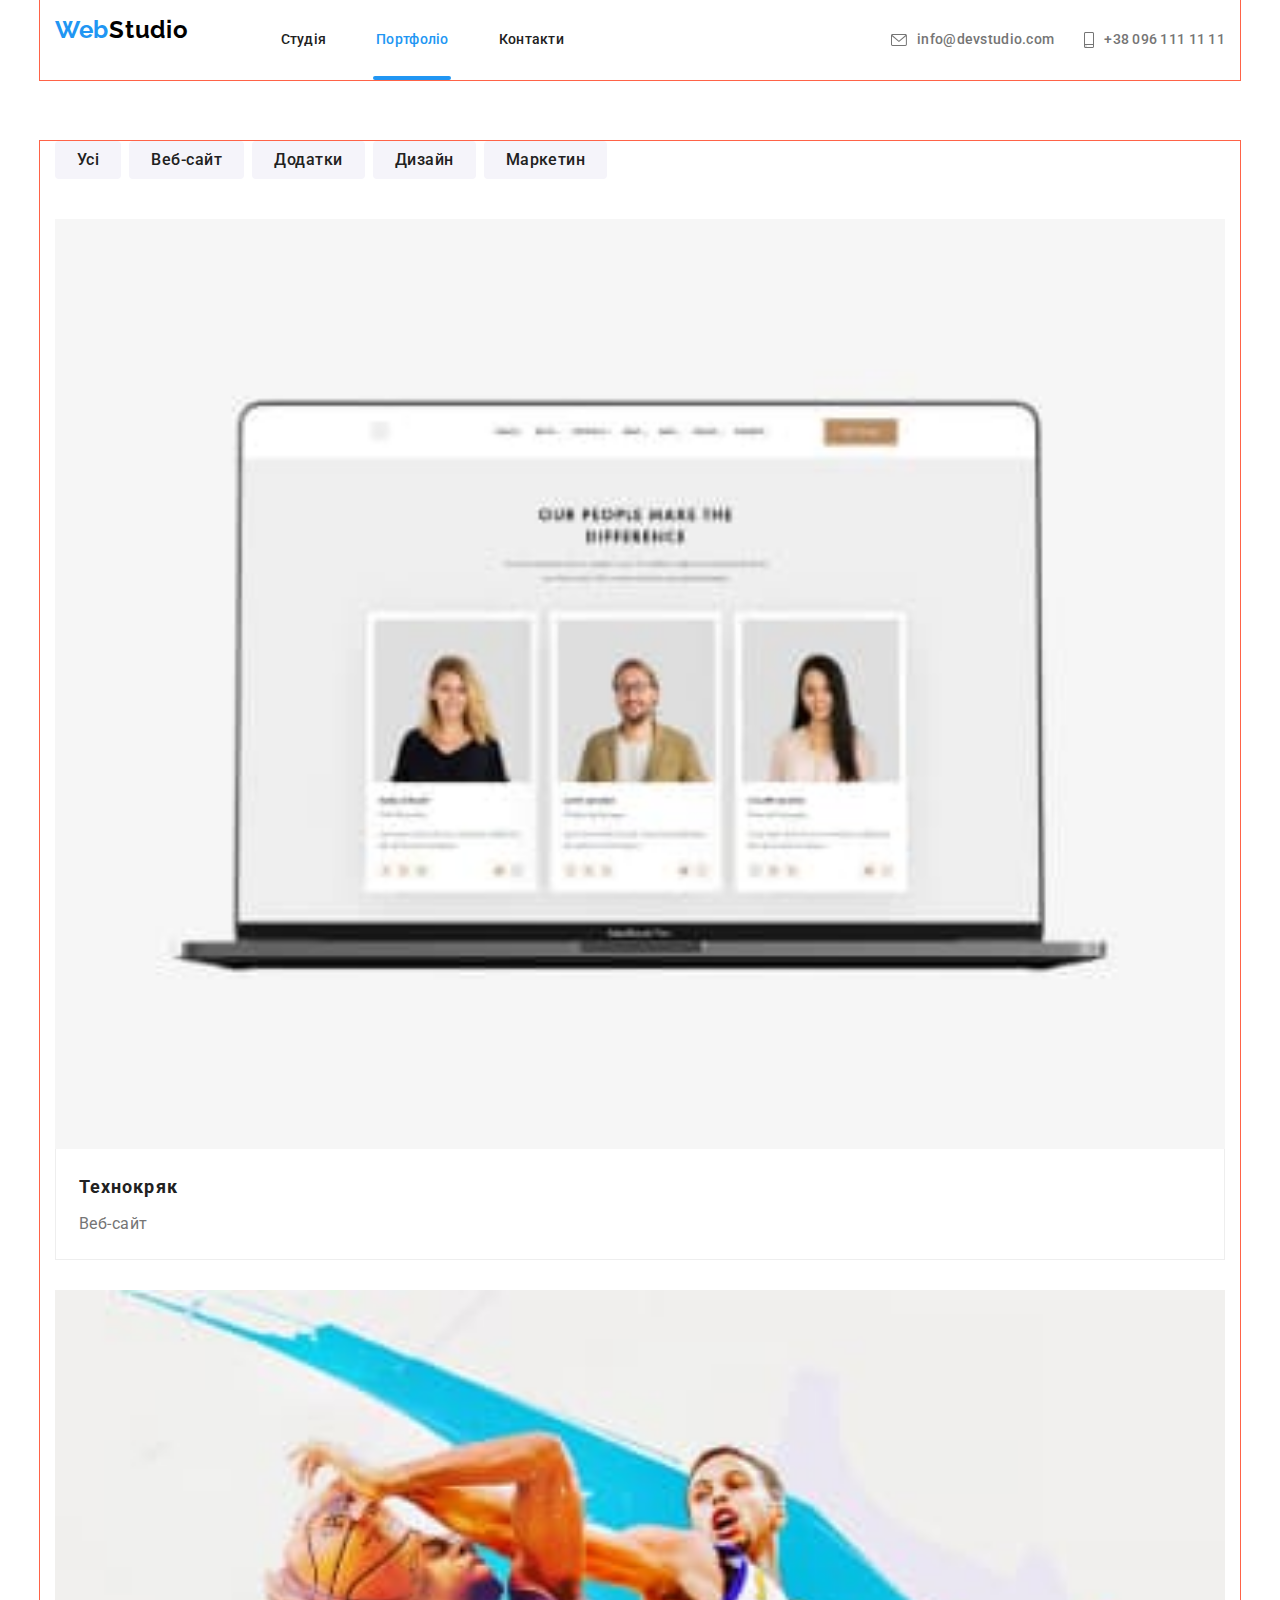
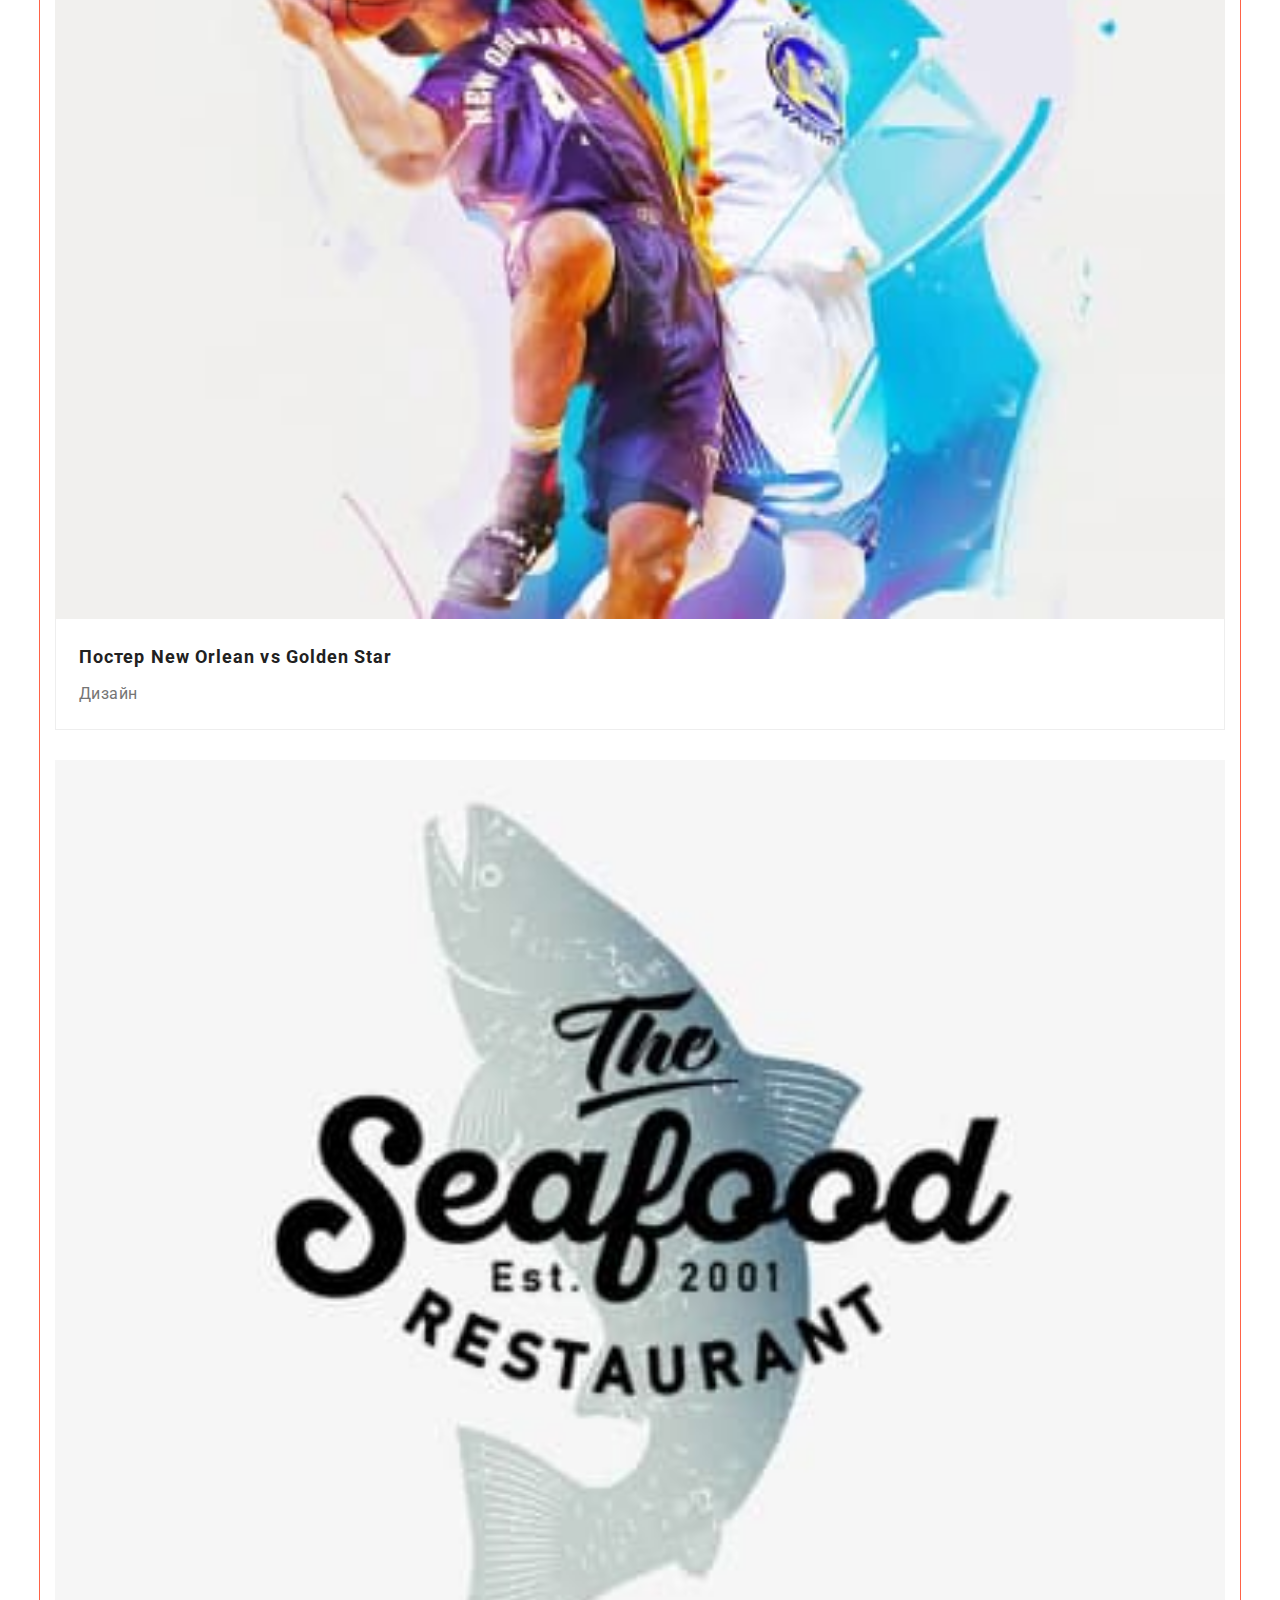
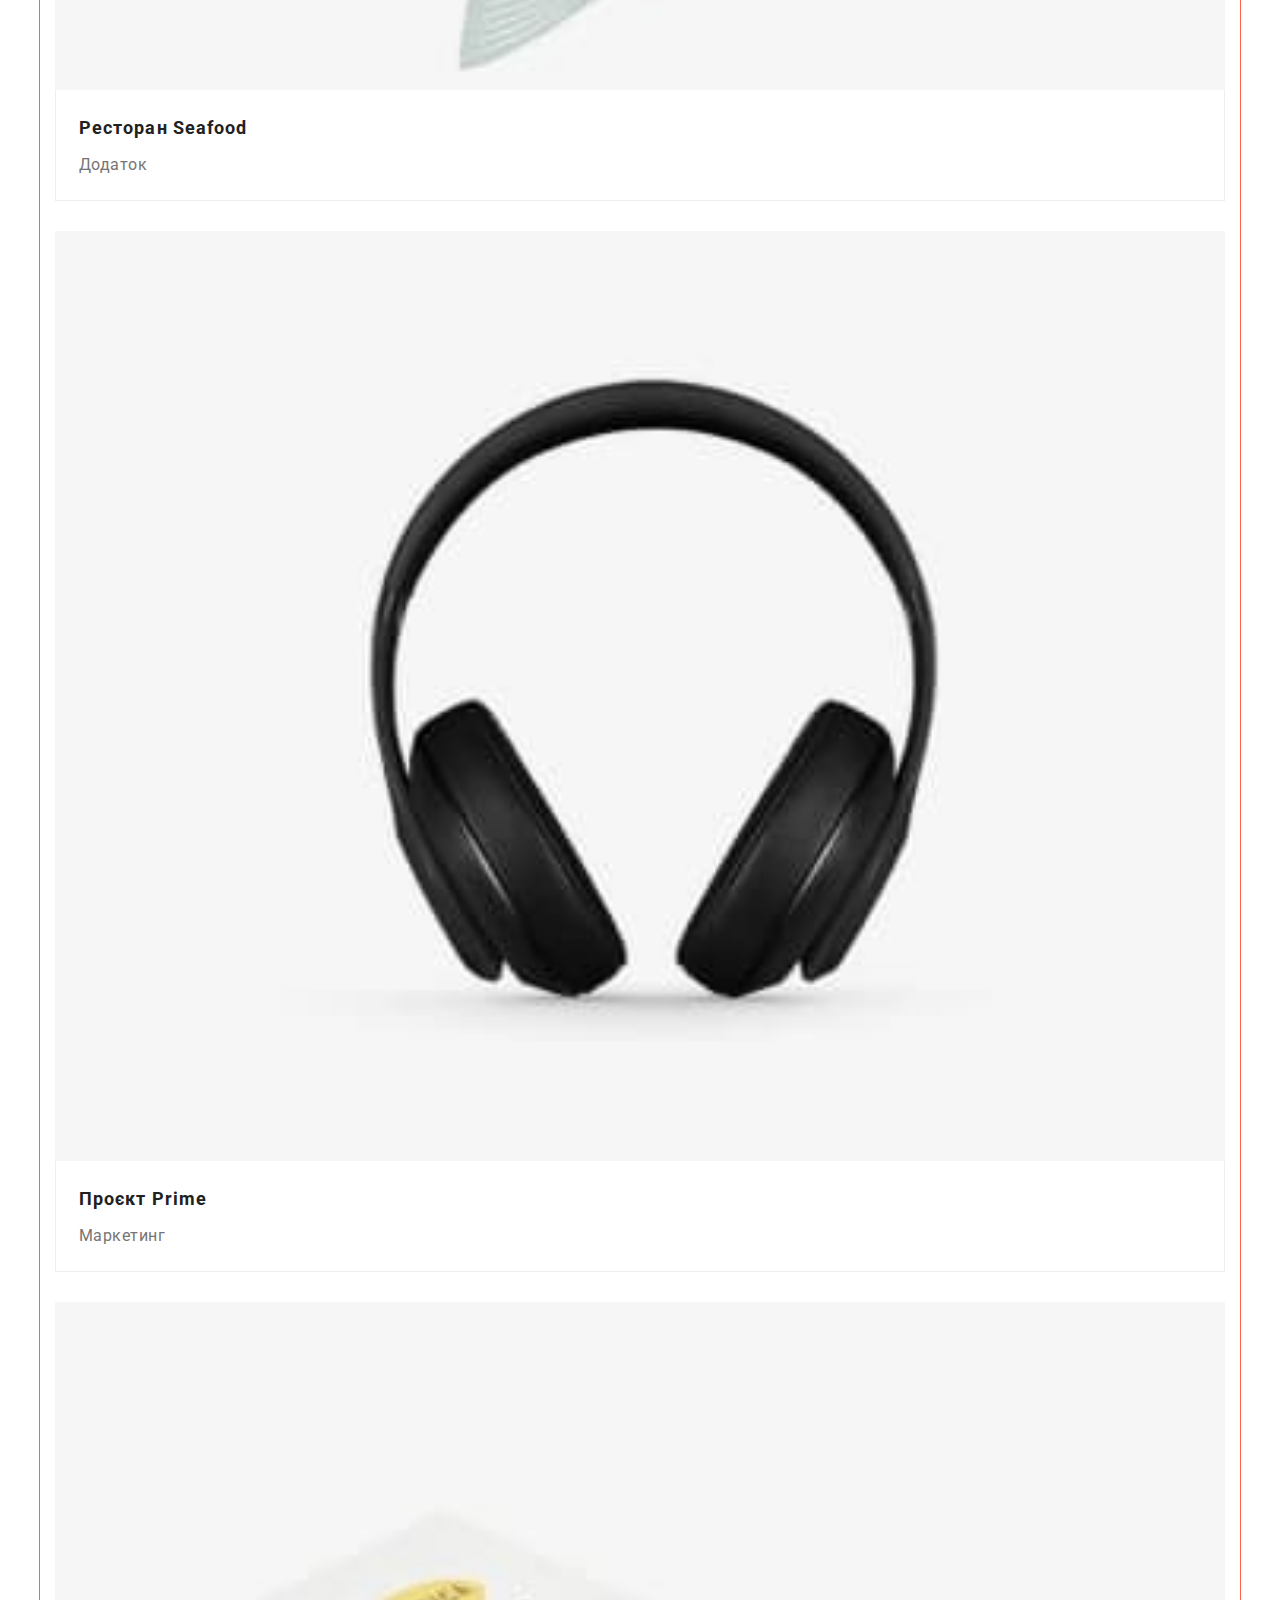
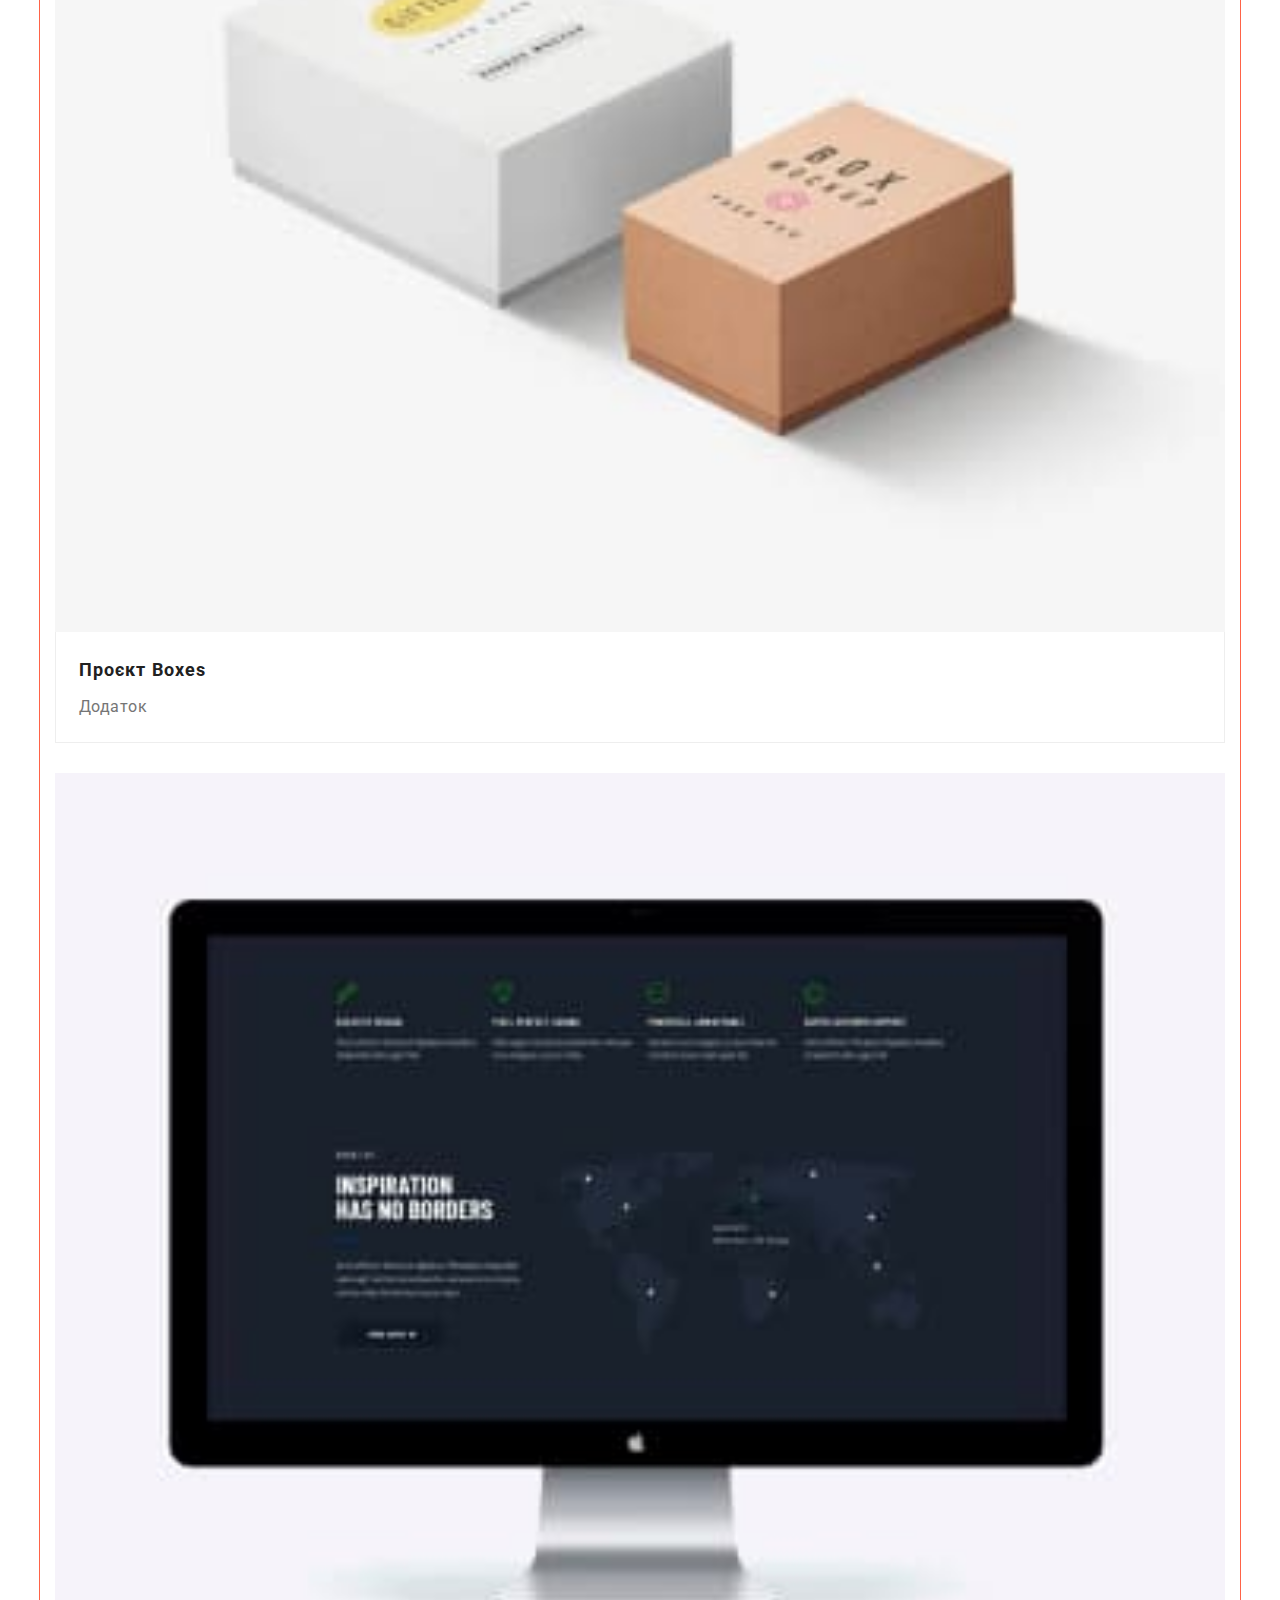
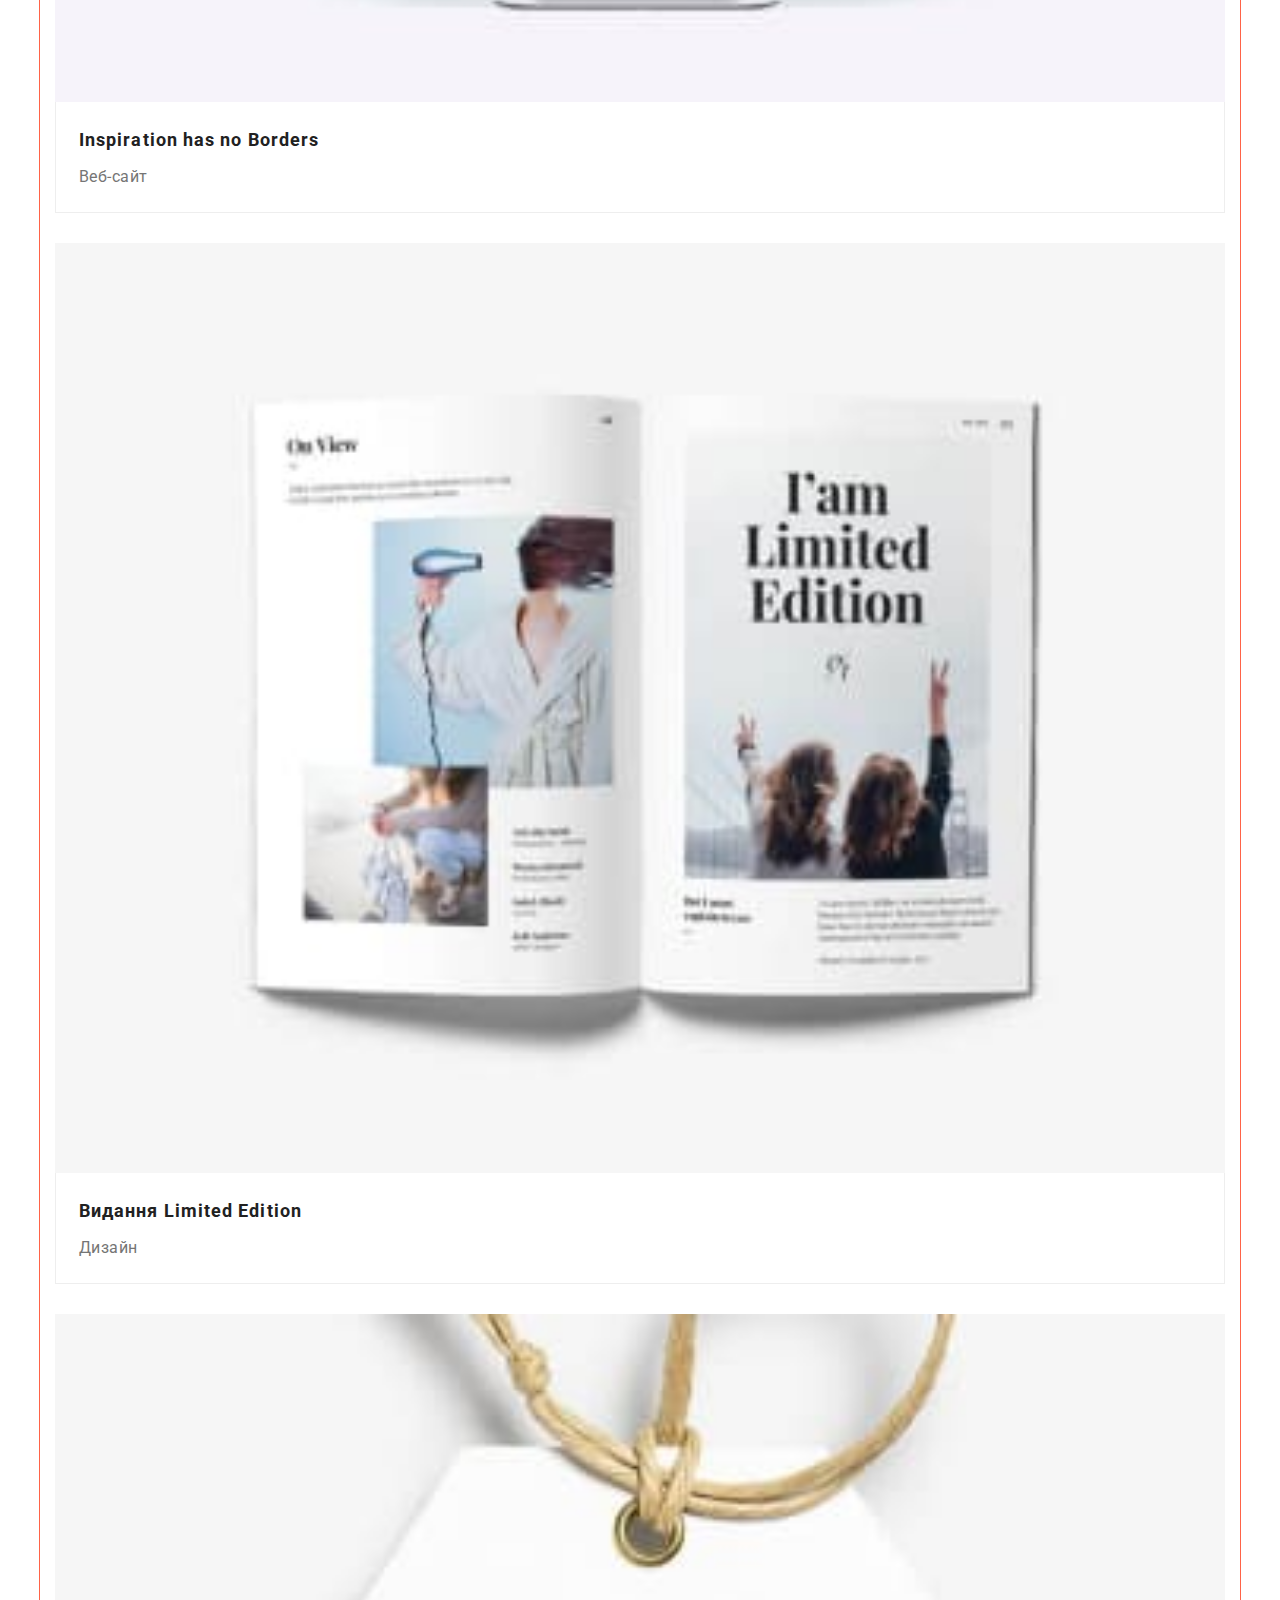
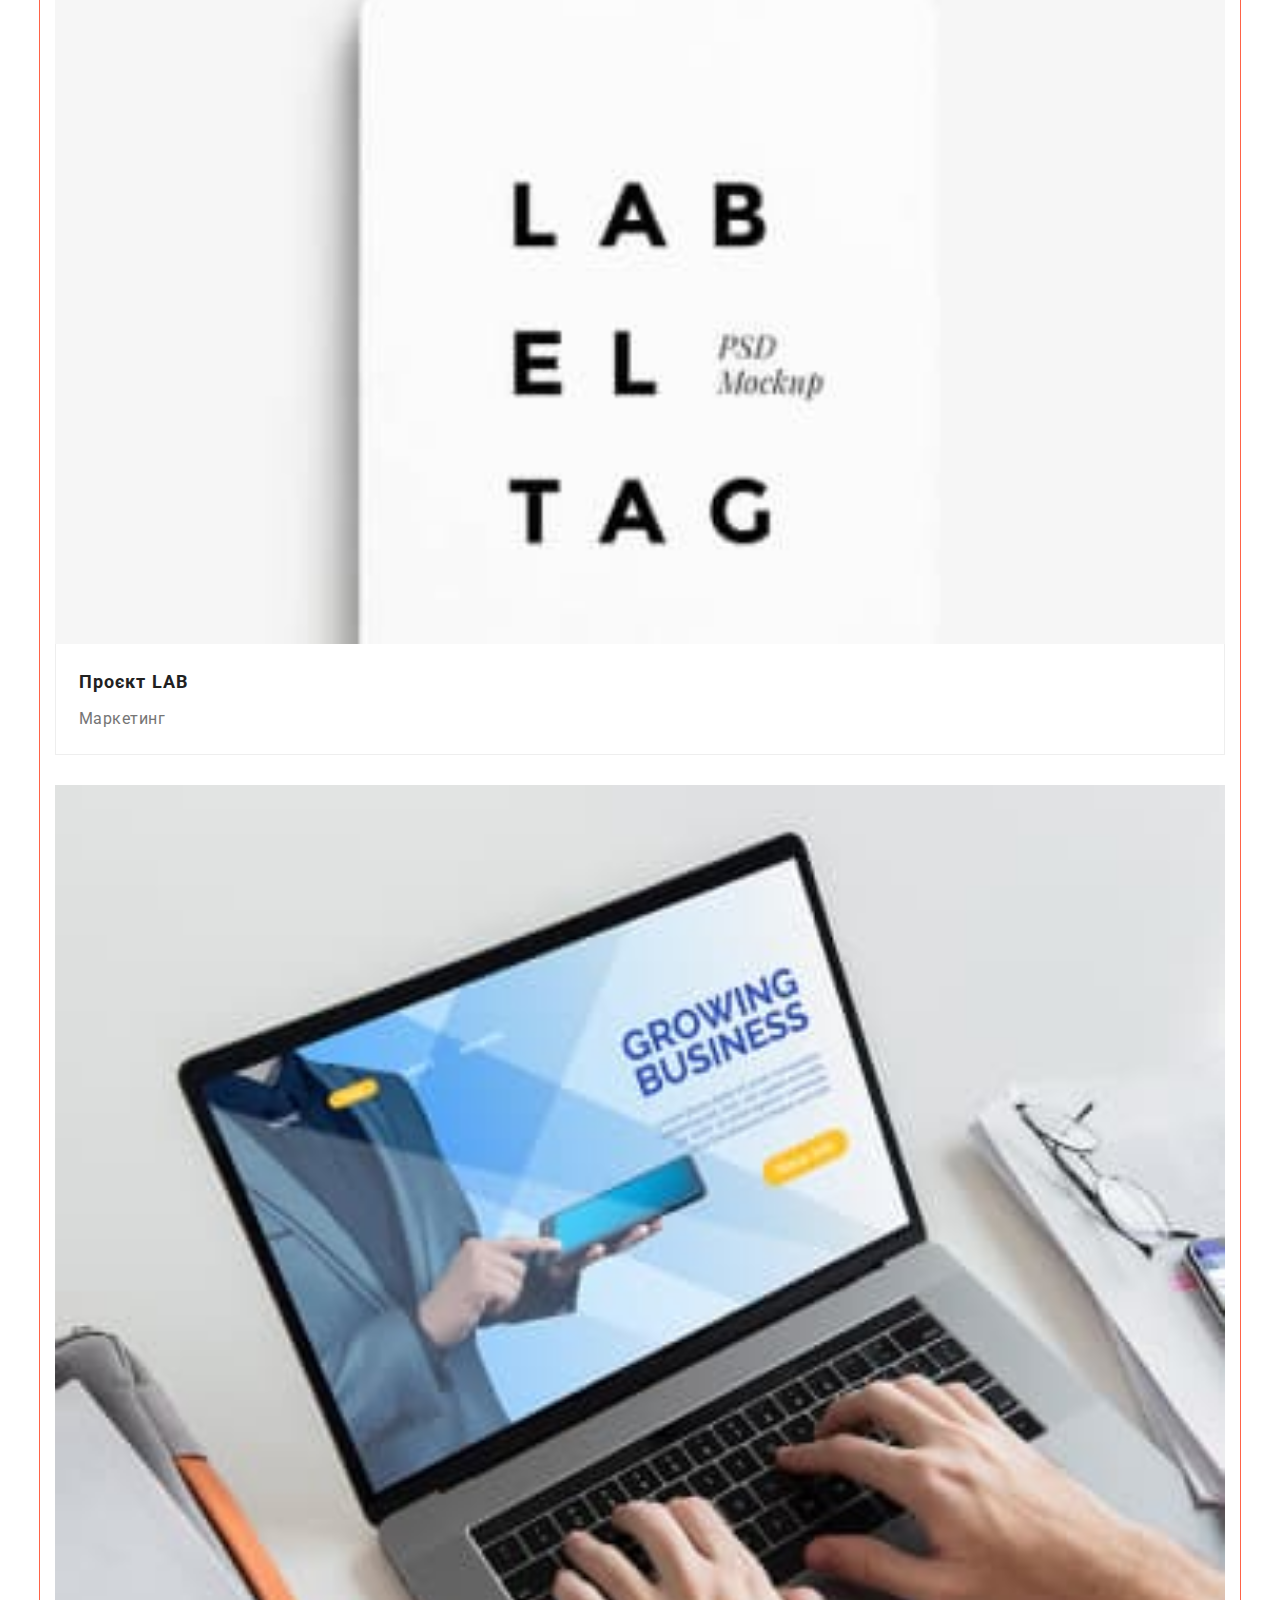
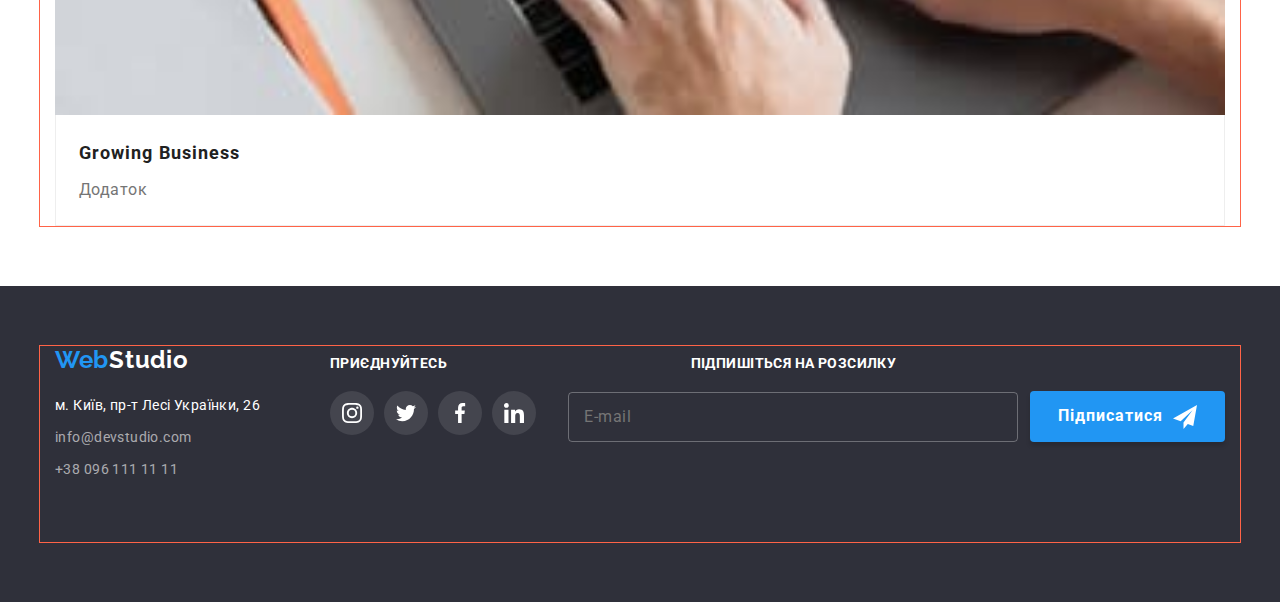
==== commit a0338d2b: "port-mobile" ====
--- a/portfolio.html
+++ b/portfolio.html
@@ -160,7 +160,7 @@
                     src="./images/technocrack.jpg"
                     alt="оформлення вебсайту"
                     class="article__image"
-                    width="370"
+                   
                   />
                 </div>
                 <div class="article__footer">
--- a/css/main.min.css
+++ b/css/main.min.css
@@ -1 +1 @@
-body{font-family:Roboto,Raleway,sans-serif;color:var(--main-text-color)}h1,h2,h3,h4,h5,h6,p,ul{margin-top:0;margin-bottom:0}ul{list-style:none}picture{display:-webkit-box;display:-ms-flexbox;display:flex}.img-display{display:block;max-width:100%}.container{margin:auto;max-width:1200px;padding-left:15px;padding-right:15px}@media screen and (max-width: 767px){.container{position:relative}}@media screen and (min-width: 320px){.container{max-width:480px}}@media screen and (min-width: 768px){.container{max-width:768px}}@media screen and (min-width: 1200px){.container{max-width:1200px}}.pageheader{background-color:#fff;border-bottom-color:#ececec;border-bottom-width:1px;border-bottom-style:solid;max-width:480px;margin:auto}@media screen and (min-width: 768px){.pageheader{max-width:768px}}@media screen and (min-width: 1200px){.pageheader{max-width:1200px}}.pageheader__container{display:-webkit-box;display:-ms-flexbox;display:flex;-webkit-box-align:center;-ms-flex-align:center;align-items:center}@media screen and (max-width: 767px){.pageheader__container{-webkit-box-pack:justify;-ms-flex-pack:justify;justify-content:space-between}}.logo{font-family:Raleway,sans-serif;color:#2196f3;text-decoration:none;font-weight:700;font-size:24px;line-height:1.17;letter-spacing:.03em}@media screen and (min-width: 1200px){.logo{font-size:26px;line-height:1.19}}.logo__header{color:#000}.open-menu-button{display:-webkit-box;display:-ms-flexbox;display:flex;padding:0;margin:10px 0 10px 0;border:none;background-color:rgba(0,0,0,0)}.open-menu-button:hover,.open-menu-button:focus{color:#2196f3}.open-menu-button__icon{fill:currentColor}@media screen and (min-width: 768px){.open-menu-button{display:none}}.not-mobile-nav{display:-webkit-box;display:-ms-flexbox;display:flex;-webkit-box-align:center;-ms-flex-align:center;align-items:center}@media screen and (max-width: 767px){.not-mobile-nav{display:none}}@media screen and (min-width: 768px){.not-mobile-nav{width:100%}}.nav{display:-webkit-box;display:-ms-flexbox;display:flex;-webkit-box-align:center;-ms-flex-align:center;align-items:center}.nav__list{display:-webkit-box;display:-ms-flexbox;display:flex;padding-left:0;margin-left:87px;gap:50px}@media screen and (min-width: 1200px){.nav__list{margin-left:92px}}.nav__studiolink,.nav__portlink,.nav__contlink{display:block;position:relative;color:#212121;font-weight:500;font-size:14px;line-height:1.14;text-decoration:none;letter-spacing:.02em;padding:32px 0;-webkit-transition-property:color;transition-property:color;-webkit-transition-duration:250ms;transition-duration:250ms;-webkit-transition-timing-function:cubic-bezier(0.4, 0, 0.2, 1);transition-timing-function:cubic-bezier(0.4, 0, 0.2, 1)}.nav__studiolink:hover,.nav__studiolink:focus,.nav__portlink:hover,.nav__portlink:focus,.nav__contlink:hover,.nav__contlink:focus{color:#2196f3}.nav__studiolink--active,.nav__portlink--active{color:#2196f3}.nav__studiolink--active:after{content:"";position:absolute;bottom:0;left:50%;-webkit-transform:translate(-50%);transform:translate(-50%);display:block;background-color:#2196f3;width:48px;height:4px;border-radius:2px}.nav__portlink--active:after{content:"";position:absolute;bottom:0;left:50%;-webkit-transform:translate(-50%);transform:translate(-50%);display:block;background-color:#2196f3;width:78px;height:4px;border-radius:2px}.contacts{padding-left:0;margin-left:auto}@media screen and (min-width: 1200px){.contacts{display:-webkit-box;display:-ms-flexbox;display:flex;gap:30px}}.contacts__link{display:-webkit-box;display:-ms-flexbox;display:flex;gap:8px;-webkit-box-align:center;-ms-flex-align:center;align-items:center;color:#757575;font-weight:500;font-size:12px;line-height:1.16;text-decoration:none;letter-spacing:.02em;padding:0;-webkit-transition-property:color;transition-property:color;-webkit-transition-duration:250ms;transition-duration:250ms;-webkit-transition-timing-function:cubic-bezier(0.4, 0, 0.2, 1);transition-timing-function:cubic-bezier(0.4, 0, 0.2, 1)}@media screen and (min-width: 1200px){.contacts__link{font-size:14px;line-height:1.14;gap:10px;-webkit-box-pack:center;-ms-flex-pack:center;justify-content:center}}.contacts__link:hover,.contacts__link:focus{color:#2196f3}.contacts__icon{display:none;fill:currentColor}@media screen and (min-width: 1200px){.contacts__icon{display:block}}.contacts__tablet-icon{display:block;fill:currentColor}@media screen and (min-width: 1200px){.contacts__tablet-icon{display:none}}.hero{padding-top:118px;padding-bottom:118px;margin-right:auto;margin-left:auto;max-width:480px;background-color:#c4c4c4;background-image:-webkit-gradient(linear, left top, right top, from(rgba(47, 48, 58, 0.4)), to(rgba(47, 48, 58, 0.4))),url(../images/hero/hero-mobile.jpg);background-image:linear-gradient(to right, rgba(47, 48, 58, 0.4), rgba(47, 48, 58, 0.4)),url(../images/hero/hero-mobile.jpg);background-repeat:no-repeat;background-position:center;background-size:cover}@media screen and (min-device-pixel-ratio: 2),screen and (-webkit-min-device-pixel-ratio: 2),screen and (min-resolution: 192dpi),screen and (min-resolution: 2dppx){.hero{background-image:-webkit-gradient(linear, left top, right top, from(rgba(47, 48, 58, 0.4)), to(rgba(47, 48, 58, 0.4))),url(../images/hero/hero-mobile@2x.jpg);background-image:linear-gradient(to right, rgba(47, 48, 58, 0.4), rgba(47, 48, 58, 0.4)),url(../images/hero/hero-mobile@2x.jpg)}}@media screen and (min-width: 768px){.hero{max-width:768px;background-image:-webkit-gradient(linear, left top, right top, from(rgba(47, 48, 58, 0.4)), to(rgba(47, 48, 58, 0.4))),url(../images/hero/hero-tablet.jpg);background-image:linear-gradient(to right, rgba(47, 48, 58, 0.4), rgba(47, 48, 58, 0.4)),url(../images/hero/hero-tablet.jpg);background-repeat:no-repeat;background-position:center;background-size:cover}}@media screen and (min-width: 768px)and (min-device-pixel-ratio: 2),screen and (min-width: 768px)and (-webkit-min-device-pixel-ratio: 2),screen and (min-width: 768px)and (min-resolution: 192dpi),screen and (min-width: 768px)and (min-resolution: 2dppx){.hero{background-image:-webkit-gradient(linear, left top, right top, from(rgba(47, 48, 58, 0.4)), to(rgba(47, 48, 58, 0.4))),url(../images/hero/hero-tablet@2x.jpg);background-image:linear-gradient(to right, rgba(47, 48, 58, 0.4), rgba(47, 48, 58, 0.4)),url(../images/hero/hero-tablet@2x.jpg)}}@media screen and (min-width: 1200px){.hero{max-width:1200px;padding:200px 0;background-image:-webkit-gradient(linear, left top, right top, from(rgba(47, 48, 58, 0.4)), to(rgba(47, 48, 58, 0.4))),url(../images/hero/hero.jpg);background-image:linear-gradient(to right, rgba(47, 48, 58, 0.4), rgba(47, 48, 58, 0.4)),url(../images/hero/hero.jpg);background-repeat:no-repeat;background-position:center;background-size:cover}}@media screen and (min-width: 1200px)and (min-device-pixel-ratio: 2),screen and (min-width: 1200px)and (-webkit-min-device-pixel-ratio: 2),screen and (min-width: 1200px)and (min-resolution: 192dpi),screen and (min-width: 1200px)and (min-resolution: 2dppx){.hero{background-image:-webkit-gradient(linear, left top, right top, from(rgba(47, 48, 58, 0.4)), to(rgba(47, 48, 58, 0.4))),url(../images/hero/hero@2x.jpg);background-image:linear-gradient(to right, rgba(47, 48, 58, 0.4), rgba(47, 48, 58, 0.4)),url(../images/hero/hero@2x.jpg)}}.hero__title{color:#fff;font-weight:900;font-size:26px;line-height:1.62;text-align:center;letter-spacing:.06em;text-transform:uppercase;margin-bottom:30px;margin-right:auto;margin-left:auto;max-width:360px}@media screen and (min-width: 1200px){.hero__title{max-width:696px;font-size:44px;line-height:1.36}}.hero__button{display:block;border:none;border-radius:4px;padding:10px 32px;min-width:200px;cursor:pointer;color:#fff;background-color:#2196f3;font-weight:700;font-size:16px;line-height:1.88;letter-spacing:.06em;text-align:center;margin-left:auto;margin-right:auto;-webkit-transition-property:background-color;transition-property:background-color;-webkit-transition-duration:250ms;transition-duration:250ms;-webkit-transition-timing-function:cubic-bezier(0.4, 0, 0.2, 1);transition-timing-function:cubic-bezier(0.4, 0, 0.2, 1)}.hero__button:hover,.hero__button:focus{background-color:#188ce8}.benefits{padding-top:60px;padding-bottom:60px}.benefits__title{font-size:36px;line-height:1.17;text-align:center;letter-spacing:.03em}.benefits__title--hidden{overflow:hidden;position:absolute;white-space:nowrap;clip:rect(0 0 0 0);-webkit-clip-path:inset(50%);clip-path:inset(50%);height:1px;width:1px}.benefits__list{padding-left:0}@media screen and (min-width: 768px){.benefits__list{display:-webkit-box;display:-ms-flexbox;display:flex;-ms-flex-wrap:wrap;flex-wrap:wrap;gap:30px}}@media screen and (min-width: 1200px){.benefits__list{display:-webkit-box;display:-ms-flexbox;display:flex;-ms-flex-wrap:nowrap;flex-wrap:nowrap;gap:30px}}@media screen and (min-width: 768px){.item-about{width:calc((100% - 30px)/2)}}@media screen and (min-width: 1200px){.item-about{width:calc((100% - 90px)/4)}}.item-about__icon{width:70px;height:70px}.item-about__title{font-size:14px;line-height:1.14;letter-spacing:.03em;text-transform:uppercase;margin-bottom:10px}.item-about__discription{font-weight:400;color:#757575;font-size:14px;line-height:1.71;letter-spacing:.03em}.icon-container{background-color:#f5f4fa;height:120px;width:100%;display:-webkit-box;display:-ms-flexbox;display:flex;-webkit-box-pack:center;-ms-flex-pack:center;justify-content:center;-webkit-box-align:center;-ms-flex-align:center;align-items:center;margin-bottom:30px;border-radius:4px}.effort{padding-top:94px;padding-bottom:94px}@media screen and (max-width: 1199px){.effort{display:none}}.effort__title{font-size:36px;line-height:1.17;text-align:center;letter-spacing:.03em;margin-bottom:50px}.effort__list{display:-webkit-box;display:-ms-flexbox;display:flex;gap:30px;padding-left:0}.effort__wrap{position:relative}.effort__image{display:block;max-width:100%}.effort__discription{display:-webkit-box;display:-ms-flexbox;display:flex;-webkit-box-pack:center;-ms-flex-pack:center;justify-content:center;-webkit-box-align:center;-ms-flex-align:center;align-items:center;position:absolute;bottom:0;left:0;width:100%;height:70px;font-size:14px;line-height:1.14;letter-spacing:.03em;text-transform:uppercase;color:#fff;background-color:rgba(47,48,58,.8)}.ourteam{padding-top:60px;padding-bottom:60px;background-color:#f5f4fa}.ourteam__title{font-size:36px;line-height:1.17;text-align:center;letter-spacing:.03em;margin-bottom:50px}.ourteam__list{padding-left:0}@media screen and (min-width: 768px){.ourteam__list{display:-webkit-box;display:-ms-flexbox;display:flex;-ms-flex-wrap:wrap;flex-wrap:wrap;gap:30px}}@media screen and (max-width: 767px){.ourteam__card:not(:last-child){margin-bottom:30px}}.card{background-color:#fff;border-radius:0px 0px 4px 4px;-webkit-box-shadow:0px 1px 3px rgba(0,0,0,.12),0px 1px 1px rgba(0,0,0,.14),0px 2px 1px rgba(0,0,0,.2);box-shadow:0px 1px 3px rgba(0,0,0,.12),0px 1px 1px rgba(0,0,0,.14),0px 2px 1px rgba(0,0,0,.2)}.card__image{display:block;max-width:100%}.card__wrap{padding:24px}@media screen and (min-width: 1200px){.card__wrap{padding:30px}}.card__name{font-size:16px;line-height:1.19;text-align:center;letter-spacing:.03em;margin-bottom:10px}.card__discription{font-weight:400;font-size:16px;line-height:1.19;text-align:center;letter-spacing:.03em;color:#757575;margin-bottom:16px}.media{display:-webkit-box;display:-ms-flexbox;display:flex;-webkit-box-pack:center;-ms-flex-pack:center;justify-content:center;gap:10px;margin:0;padding:0}.media__link{width:44px;height:44px;border-radius:50%;display:-webkit-box;display:-ms-flexbox;display:flex;-webkit-box-align:center;-ms-flex-align:center;align-items:center;-webkit-box-pack:center;-ms-flex-pack:center;justify-content:center;color:#afb1b8;-webkit-transition-property:color,background-color;transition-property:color,background-color;-webkit-transition-duration:250ms;transition-duration:250ms;-webkit-transition-timing-function:cubic-bezier(0.4, 0, 0.2, 1);transition-timing-function:cubic-bezier(0.4, 0, 0.2, 1)}.media__link:hover,.media__link:focus{color:#fff;background-color:#2196f3}.media__image{width:20px;height:20px;fill:currentColor}.clients{padding-top:60px;padding-bottom:60px}.clients__title{font-size:28px;line-height:1.18;text-align:center;letter-spacing:.03em;margin-bottom:30px}.clients__list{margin:0;padding:0;display:-webkit-box;display:-ms-flexbox;display:flex;-webkit-box-pack:center;-ms-flex-pack:center;justify-content:center;gap:30px;-ms-flex-wrap:wrap;flex-wrap:wrap}@media screen and (min-width: 1200px){.clients__list{-ms-flex-wrap:nowrap;flex-wrap:nowrap}}.clients__item{-ms-flex-preferred-size:calc((100% - 30px)/2);flex-basis:calc((100% - 30px)/2)}@media screen and (min-width: 768px){.clients__item{-ms-flex-preferred-size:calc((100% - 60px)/3);flex-basis:calc((100% - 60px)/3)}}.clients__link{color:#afb1b8;width:100%;height:92px;border:1px solid #afb1b8;border-radius:4px;display:-webkit-box;display:-ms-flexbox;display:flex;-webkit-box-pack:center;-ms-flex-pack:center;justify-content:center;-webkit-box-align:center;-ms-flex-align:center;align-items:center;-webkit-transition-property:color,border,-webkit-box-shadow;transition-property:color,border,-webkit-box-shadow;transition-property:color,border,box-shadow;transition-property:color,border,box-shadow,-webkit-box-shadow;-webkit-transition-duration:250ms;transition-duration:250ms;-webkit-transition-timing-function:cubic-bezier(0.4, 0, 0.2, 1);transition-timing-function:cubic-bezier(0.4, 0, 0.2, 1)}.clients__link:hover,.clients__link:focus{color:#2196f3;border:1px solid #2196f3;-webkit-box-shadow:0px 4px 4px rgba(0,0,0,.25);box-shadow:0px 4px 4px rgba(0,0,0,.25)}.clients__logo{fill:currentColor;width:106px;height:60px}.pagefooter{background-color:#2f303a;padding-top:60px;padding-bottom:60px}.wrapper{text-align:center}@media screen and (min-width: 1200px){.wrapper{display:-webkit-box;display:-ms-flexbox;display:flex;-webkit-box-pack:justify;-ms-flex-pack:justify;justify-content:space-between;text-align:left;-webkit-box-align:baseline;-ms-flex-align:baseline;align-items:baseline}}@media screen and (min-width: 768px){.tablet-footer{display:-webkit-box;display:-ms-flexbox;display:flex;-webkit-box-align:baseline;-ms-flex-align:baseline;align-items:baseline}}@media screen and (min-width: 768px)and (max-width: 1199px){.tablet-footer{-ms-flex-pack:distribute;justify-content:space-around}}@media screen and (min-width: 1200px){.tablet-footer{gap:70px}}.logo{font-family:Raleway,sans-serif;color:#2196f3;text-decoration:none;font-weight:700;font-size:24px;line-height:1.17;letter-spacing:.03em;display:inline-block;margin-bottom:20px}.logo__footer{color:#fff}.adress__list{padding:0;margin-bottom:60px}.adress__item:not(:last-child){margin-bottom:8px}.adress__text{font-style:normal;font-weight:400;font-size:14px;line-height:1.71;letter-spacing:.03em;color:#fff}.adress__contact{font-style:normal;font-weight:400;font-size:14px;line-height:1.71;letter-spacing:.03em;color:rgba(255,255,255,.6);text-decoration:none;-webkit-transition-property:color;transition-property:color;-webkit-transition-duration:250ms;transition-duration:250ms;-webkit-transition-timing-function:cubic-bezier(0.4, 0, 0.2, 1);transition-timing-function:cubic-bezier(0.4, 0, 0.2, 1)}.adress__contact:hover,.adress__contact:focus{color:#2196f3}.webs{padding:0;margin-bottom:60px}.webs__title{font-size:14px;line-height:16px;letter-spacing:.03em;text-transform:uppercase;margin-bottom:20px;color:#fff}.webs__list{display:-webkit-box;display:-ms-flexbox;display:flex;-webkit-box-pack:center;-ms-flex-pack:center;justify-content:center;gap:10px;margin:0;padding:0}.webs__link{width:44px;height:44px;display:-webkit-box;display:-ms-flexbox;display:flex;-webkit-box-pack:center;-ms-flex-pack:center;justify-content:center;-webkit-box-align:center;-ms-flex-align:center;align-items:center;border-radius:50%;color:#fff;background-color:rgba(255,255,255,.1);-webkit-transition-property:background-color;transition-property:background-color;-webkit-transition-duration:250ms;transition-duration:250ms;-webkit-transition-timing-function:cubic-bezier(0.4, 0, 0.2, 1);transition-timing-function:cubic-bezier(0.4, 0, 0.2, 1)}.webs__link:hover,.webs__link:focus{background-color:#2196f3}.webs__icon{width:20px;height:20px;fill:currentColor}.form{margin:auto}@media screen and (min-width: 1200px){.form{margin:0;display:-webkit-box;display:-ms-flexbox;display:flex;-webkit-box-align:end;-ms-flex-align:end;align-items:flex-end;-webkit-box-pack:center;-ms-flex-pack:center;justify-content:center;gap:12px}}.form__label{font-weight:700;font-size:14px;line-height:1.14;letter-spacing:.03em;text-transform:uppercase;color:#fff;display:inline-block;margin-bottom:20px}@media screen and (min-width: 768px){.form__label{margin:0}}.form__input{margin-bottom:20px;width:100%;height:50px;padding:15px;border:1px solid rgba(255,255,255,.3);border-radius:4px;background-color:inherit;font-weight:400;font-size:16px;line-height:1.25;letter-spacing:.03em;color:rgba(255,255,255,.6);outline:none}@media screen and (min-width: 768px){.form__input{width:450px;margin:0}}@media screen and (min-width: 768px){.field{display:-webkit-box;display:-ms-flexbox;display:flex;-webkit-box-orient:vertical;-webkit-box-direction:normal;-ms-flex-direction:column;flex-direction:column;gap:20px;-webkit-box-align:center;-ms-flex-align:center;align-items:center}}.sendbutton{display:-webkit-inline-box;display:-ms-inline-flexbox;display:inline-flex;-webkit-box-pack:center;-ms-flex-pack:center;justify-content:center;-webkit-box-align:center;-ms-flex-align:center;align-items:center;gap:10px;background:#2196f3;-webkit-box-shadow:0px 4px 4px rgba(0,0,0,.15);box-shadow:0px 4px 4px rgba(0,0,0,.15);border:none;border-radius:4px;cursor:pointer;padding:10px 28px;font-weight:700;font-size:16px;line-height:1.88;text-align:center;letter-spacing:.06em;color:#fff}.sendbutton__icon{fill:currentColor}.portfolio{padding-top:94px;padding-bottom:94px}.portfolio__title{font-weight:700;font-size:36px;line-height:1.17;text-align:center;letter-spacing:.03em;overflow:hidden;position:absolute;white-space:nowrap;clip:rect(0 0 0 0);-webkit-clip-path:inset(50%);clip-path:inset(50%);height:1px;width:1px}.portfolio__category{display:-webkit-box;display:-ms-flexbox;display:flex;-webkit-box-pack:center;-ms-flex-pack:center;justify-content:center;padding-left:0;gap:8px;margin-bottom:50px}.portfolio__button{color:#212121;background-color:#f5f4fa;font-weight:500;font-size:16px;line-height:1.62;text-align:center;letter-spacing:.03em;border:none;border-radius:4px;padding:6px 22px;-webkit-transition-property:color,background-color,-webkit-box-shadow;transition-property:color,background-color,-webkit-box-shadow;transition-property:color,background-color,box-shadow;transition-property:color,background-color,box-shadow,-webkit-box-shadow;-webkit-transition-duration:250ms;transition-duration:250ms;-webkit-transition-timing-function:cubic-bezier(0.4, 0, 0.2, 1);transition-timing-function:cubic-bezier(0.4, 0, 0.2, 1)}.portfolio__button:hover,.portfolio__button:focus{background-color:#2196f3;color:#fff;-webkit-box-shadow:0px 3px 1px rgba(0,0,0,.1),0px 1px 2px rgba(0,0,0,.08),0px 2px 2px rgba(0,0,0,.12);box-shadow:0px 3px 1px rgba(0,0,0,.1),0px 1px 2px rgba(0,0,0,.08),0px 2px 2px rgba(0,0,0,.12)}.portfolio__works{display:-webkit-box;display:-ms-flexbox;display:flex;-ms-flex-wrap:wrap;flex-wrap:wrap;padding-left:0;gap:30px}.article{width:calc((100% - 60px)/3)}.article__link{text-decoration:none;display:block;-webkit-transition-property:-webkit-box-shadow;transition-property:-webkit-box-shadow;transition-property:box-shadow;transition-property:box-shadow, -webkit-box-shadow;-webkit-transition-duration:250ms;transition-duration:250ms;-webkit-transition-timing-function:cubic-bezier(0.4, 0, 0.2, 1);transition-timing-function:cubic-bezier(0.4, 0, 0.2, 1)}.article__link:hover,.article__link:focus{-webkit-box-shadow:0px 1px 1px rgba(0,0,0,.12),0px 4px 4px rgba(0,0,0,.06),1px 4px 6px rgba(0,0,0,.16);box-shadow:0px 1px 1px rgba(0,0,0,.12),0px 4px 4px rgba(0,0,0,.06),1px 4px 6px rgba(0,0,0,.16)}.article__link:hover .shutter{-webkit-transform:translateY(0);transform:translateY(0)}.article__wrap{position:relative;overflow:hidden}.article__image{display:block;max-width:100%}.article__footer{border-bottom:1px solid #eee;border-right:1px solid #eee;border-left:1px solid #eee;padding:20px 23px 20px 23px}.article__title{font-size:18px;line-height:2;letter-spacing:.06em;color:#212121;margin-bottom:4px}.article__text{font-weight:400;font-size:16px;line-height:1.88;letter-spacing:.03em;color:#757575}.shutter{display:-webkit-box;display:-ms-flexbox;display:flex;-webkit-box-pack:center;-ms-flex-pack:center;justify-content:center;-webkit-box-align:center;-ms-flex-align:center;align-items:center;position:absolute;top:0;left:0;width:100%;height:100%;background-color:rgba(33,150,243,.9);-webkit-transform:translateY(101%);transform:translateY(101%);-webkit-transition-property:-webkit-transform;transition-property:-webkit-transform;transition-property:transform;transition-property:transform, -webkit-transform;-webkit-transition-duration:250ms;transition-duration:250ms;-webkit-transition-timing-function:cubic-bezier(0.4, 0, 0.2, 1);transition-timing-function:cubic-bezier(0.4, 0, 0.2, 1)}.shutter__discription{padding-left:24px;padding-right:24px;width:100%;font-size:18px;line-height:1.56;letter-spacing:.03em;color:#fff}.backdrop{position:fixed;top:0;left:0;width:100%;height:100%;background-color:rgba(0,0,0,.2);opacity:1;scale:1;-webkit-transition:opacity 250ms cubic-bezier(0.4, 0, 0.2, 1);transition:opacity 250ms cubic-bezier(0.4, 0, 0.2, 1)}.backdrop--is-hidden{opacity:0;pointer-events:none}.backdrop--is-hidden .modal{-webkit-transform:translate(-50%, -50%) scale(0);transform:translate(-50%, -50%) scale(0)}.modal{position:absolute;top:50%;left:50%;padding:40px;width:528px;min-height:581px;background-color:#fff;-webkit-box-shadow:0px 1px 3px rgba(0,0,0,.12),0px 1px 1px rgba(0,0,0,.14),0px 2px 1px rgba(0,0,0,.2);box-shadow:0px 1px 3px rgba(0,0,0,.12),0px 1px 1px rgba(0,0,0,.14),0px 2px 1px rgba(0,0,0,.2);border-radius:4px;-webkit-transform:translate(-50%, -50%) scale(1);transform:translate(-50%, -50%) scale(1);-webkit-transition:-webkit-transform 250ms cubic-bezier(0.4, 0, 0.2, 1);transition:-webkit-transform 250ms cubic-bezier(0.4, 0, 0.2, 1);transition:transform 250ms cubic-bezier(0.4, 0, 0.2, 1);transition:transform 250ms cubic-bezier(0.4, 0, 0.2, 1), -webkit-transform 250ms cubic-bezier(0.4, 0, 0.2, 1)}@media screen and (max-width: 1199px){.modal{width:460px;min-height:609px}}.modal__tite{margin-bottom:12px;font-weight:700;font-size:20px;line-height:1.15;text-align:center;letter-spacing:.03em;color:#212121}@media screen and (max-width: 1199px){.modal__tite{font-size:20px;line-height:1.5}}.modal__button{position:absolute;top:8px;right:8px;cursor:pointer;display:-webkit-box;display:-ms-flexbox;display:flex;-webkit-box-pack:center;-ms-flex-pack:center;justify-content:center;-webkit-box-align:center;-ms-flex-align:center;align-items:center;padding:0;width:30px;height:30px;border:1px solid rgba(0,0,0,.1);border-radius:50%;background-color:rgba(0,0,0,0);color:#000}.modal__icon{fill:currentColor;-webkit-transition:fill 250ms cubic-bezier(0.4, 0, 0.2, 1);transition:fill 250ms cubic-bezier(0.4, 0, 0.2, 1)}.modal__icon:hover,.modal__icon:focus{fill:#2196f3}.contact-us__field{position:relative;display:-webkit-box;display:-ms-flexbox;display:flex;-webkit-box-orient:vertical;-webkit-box-direction:normal;-ms-flex-direction:column;flex-direction:column;margin-bottom:10px}.contact-us__title{display:block;font-size:12px;line-height:1.67;letter-spacing:.01em;color:#757575;margin-bottom:4px}.contact-us__textarea{outline:none;resize:none;padding:12px 16px;font-size:12px;line-height:1.67;letter-spacing:.01em;border:1px solid rgba(33,33,33,.2);border-radius:4px;height:120px;-webkit-transition:border-color 250ms cubic-bezier(0.4, 0, 0.2, 1);transition:border-color 250ms cubic-bezier(0.4, 0, 0.2, 1)}.contact-us__textarea::-webkit-input-placeholder{color:rgba(117,117,117,.5)}.contact-us__textarea::-moz-placeholder{color:rgba(117,117,117,.5)}.contact-us__textarea:-ms-input-placeholder{color:rgba(117,117,117,.5)}.contact-us__textarea::-ms-input-placeholder{color:rgba(117,117,117,.5)}.contact-us__textarea::placeholder{color:rgba(117,117,117,.5)}.contact-us__textarea:focus{border-color:#2196f3}.contact-us__input{padding:11px;padding-left:42px;border:1px solid rgba(33,33,33,.2);border-radius:4px;outline:none;-webkit-transition:border-color 250ms cubic-bezier(0.4, 0, 0.2, 1);transition:border-color 250ms cubic-bezier(0.4, 0, 0.2, 1)}.contact-us__input:focus{border-color:#2196f3}.contact-us__input:focus+.contact-us__icon{fill:#188ce8}.contact-us__icon{position:absolute;bottom:0;left:0;-webkit-transform:translateY(-12px);transform:translateY(-12px);margin-left:12px;fill:#212121;-webkit-transition:fill 250ms cubic-bezier(0.4, 0, 0.2, 1);transition:fill 250ms cubic-bezier(0.4, 0, 0.2, 1)}.contact-us__button{display:block;margin-top:30px;padding:10px 52px;margin-left:auto;margin-right:auto;font-weight:700;font-size:16px;line-height:1.88;text-align:center;letter-spacing:.06em;color:#fff;background:#2196f3;-webkit-box-shadow:0px 4px 4px rgba(0,0,0,.15);box-shadow:0px 4px 4px rgba(0,0,0,.15);border:none;border-radius:4px}.checkbox{display:-webkit-box;display:-ms-flexbox;display:flex;-webkit-box-align:center;-ms-flex-align:center;align-items:center;-webkit-box-pack:center;-ms-flex-pack:center;justify-content:center;gap:8px;position:relative;font-size:14px;line-height:1.71;letter-spacing:.03em;color:#757575}@media screen and (max-width: 1199px){.checkbox{font-size:12px;line-height:1.16px}}.checkbox__input{position:absolute;overflow:hidden;white-space:nowrap;clip:rect(0 0 0 0);-webkit-clip-path:inset(50%);clip-path:inset(50%);height:1px;width:1px}.checkbox__input:checked+.checkbox__icon{border:0}.checkbox__input:checked+.checkbox__icon .checkbox__bird{opacity:1}.checkbox__icon{display:-webkit-box;display:-ms-flexbox;display:flex;-webkit-box-align:center;-ms-flex-align:center;align-items:center;width:16px;height:15px;border:2px solid #212121;border-radius:2px}.checkbox__bird{opacity:0}.checkbox__link{color:#2196f3}.menu-container{position:absolute;top:0;left:0;width:100%;padding:48px 40px;background-color:#fff;z-index:2;-webkit-transform:translateY(-100%);transform:translateY(-100%);-webkit-transition:-webkit-transform 250ms linear;transition:-webkit-transform 250ms linear;transition:transform 250ms linear;transition:transform 250ms linear, -webkit-transform 250ms linear}@media screen and (min-width: 768px){.menu-container{display:none}}.menu-container.is-open{-webkit-transform:translateY(0);transform:translateY(0)}.menu-container__close-button{position:absolute;top:10px;right:15px;display:-webkit-box;display:-ms-flexbox;display:flex;padding:0;border:none;background-color:rgba(0,0,0,0)}.menu-container__close-button:hover,.menu-container__close-button:focus{color:#2196f3}.menu-container__icon{fill:currentColor}.mobile-nav{padding:0;margin-bottom:306px}.mobile-nav__item:not(:last-child){margin-bottom:32px}.mobile-nav__studiolink,.mobile-nav__portlink,.mobile-nav__contlink{display:inline-block;position:relative;color:#212121;font-weight:500;font-size:40px;line-height:1.18;text-decoration:none;letter-spacing:.02em;padding-bottom:4px;-webkit-transition-property:color;transition-property:color;-webkit-transition-duration:250ms;transition-duration:250ms;-webkit-transition-timing-function:cubic-bezier(0.4, 0, 0.2, 1);transition-timing-function:cubic-bezier(0.4, 0, 0.2, 1)}.mobile-nav__studiolink:hover,.mobile-nav__studiolink:focus,.mobile-nav__portlink:hover,.mobile-nav__portlink:focus,.mobile-nav__contlink:hover,.mobile-nav__contlink:focus{color:#2196f3}.mobile-nav__studiolink--active,.mobile-nav__portlink--active{color:#2196f3}.mobile-nav__studiolink--active:after{content:"";position:absolute;bottom:0;left:50%;-webkit-transform:translate(-50%);transform:translate(-50%);display:block;background-color:#2196f3;width:139px;height:4px;border-radius:2px}.mobile-nav__portlink--active:after{content:"";position:absolute;bottom:0;left:50%;-webkit-transform:translate(-50%);transform:translate(-50%);display:block;background-color:#2196f3;width:104%;height:4px;border-radius:2px}.mobile-contacts{padding-left:0;margin-bottom:64px}.mobile-contacts__item:not(:last-child){margin-bottom:32px}.mobile-contacts__tel,.mobile-contacts__mail{color:#757575;font-weight:500;text-decoration:none;letter-spacing:.02em;padding:0;-webkit-transition-property:color;transition-property:color;-webkit-transition-duration:250ms;transition-duration:250ms;-webkit-transition-timing-function:cubic-bezier(0.4, 0, 0.2, 1);transition-timing-function:cubic-bezier(0.4, 0, 0.2, 1)}.mobile-contacts__tel:hover,.mobile-contacts__tel:focus,.mobile-contacts__mail:hover,.mobile-contacts__mail:focus{color:#2196f3}.mobile-contacts__tel{font-size:34px;line-height:1.18}.mobile-contacts__mail{font-size:24px;line-height:1.17}.mobile-media{display:-webkit-inline-box;display:-ms-inline-flexbox;display:inline-flex;-webkit-box-align:center;-ms-flex-align:center;align-items:center;padding-left:0}.mobile-media__link{font-weight:500;font-size:18px;line-height:1.22;letter-spacing:.02em;text-decoration:none;color:#757575;-webkit-transition:color 250ms cubic-bezier(0.4, 0, 0.2, 1);transition:color 250ms cubic-bezier(0.4, 0, 0.2, 1)}.mobile-media__link:hover,.mobile-media__link:focus{color:#2196f3}.mobile-media__splitter{display:-webkit-box;display:-ms-flexbox;display:flex;-webkit-box-align:center;-ms-flex-align:center;align-items:center}.mobile-media__line{width:22px;border:1px solid rgba(33,33,33,.2);-webkit-transform:rotate(90deg);transform:rotate(90deg)}/*# sourceMappingURL=main.min.css.map */+body{font-family:Roboto,Raleway,sans-serif;color:var(--main-text-color)}h1,h2,h3,h4,h5,h6,p,ul{margin-top:0;margin-bottom:0}ul{list-style:none}picture{display:-webkit-box;display:-ms-flexbox;display:flex}.img-display{display:block;max-width:100%}.container{margin:auto;outline:1px solid tomato;max-width:1200px;padding-left:15px;padding-right:15px}@media screen and (max-width: 767px){.container{position:relative}}@media screen and (min-width: 320px){.container{max-width:480px}}@media screen and (min-width: 768px){.container{max-width:768px}}@media screen and (min-width: 1200px){.container{max-width:1200px}}.pageheader{background-color:#fff;border-bottom-color:#ececec;border-bottom-width:1px;border-bottom-style:solid;max-width:480px;margin:auto}@media screen and (min-width: 768px){.pageheader{max-width:768px}}@media screen and (min-width: 1200px){.pageheader{max-width:1200px}}.pageheader__container{display:-webkit-box;display:-ms-flexbox;display:flex;-webkit-box-align:center;-ms-flex-align:center;align-items:center}@media screen and (max-width: 767px){.pageheader__container{-webkit-box-pack:justify;-ms-flex-pack:justify;justify-content:space-between}}.logo{font-family:Raleway,sans-serif;color:#2196f3;text-decoration:none;font-weight:700;font-size:24px;line-height:1.17;letter-spacing:.03em}@media screen and (min-width: 1200px){.logo{font-size:26px;line-height:1.19}}.logo__header{color:#000}.open-menu-button{display:-webkit-box;display:-ms-flexbox;display:flex;padding:0;margin:10px 0 10px 0;border:none;background-color:rgba(0,0,0,0)}.open-menu-button:hover,.open-menu-button:focus{color:#2196f3}.open-menu-button__icon{fill:currentColor}@media screen and (min-width: 768px){.open-menu-button{display:none}}.not-mobile-nav{display:-webkit-box;display:-ms-flexbox;display:flex;-webkit-box-align:center;-ms-flex-align:center;align-items:center}@media screen and (max-width: 767px){.not-mobile-nav{display:none}}@media screen and (min-width: 768px){.not-mobile-nav{width:100%}}.nav{display:-webkit-box;display:-ms-flexbox;display:flex;-webkit-box-align:center;-ms-flex-align:center;align-items:center}.nav__list{display:-webkit-box;display:-ms-flexbox;display:flex;padding-left:0;margin-left:87px;gap:50px}@media screen and (min-width: 1200px){.nav__list{margin-left:92px}}.nav__studiolink,.nav__portlink,.nav__contlink{display:block;position:relative;color:#212121;font-weight:500;font-size:14px;line-height:1.14;text-decoration:none;letter-spacing:.02em;padding:32px 0;-webkit-transition-property:color;transition-property:color;-webkit-transition-duration:250ms;transition-duration:250ms;-webkit-transition-timing-function:cubic-bezier(0.4, 0, 0.2, 1);transition-timing-function:cubic-bezier(0.4, 0, 0.2, 1)}.nav__studiolink:hover,.nav__studiolink:focus,.nav__portlink:hover,.nav__portlink:focus,.nav__contlink:hover,.nav__contlink:focus{color:#2196f3}.nav__studiolink--active,.nav__portlink--active{color:#2196f3}.nav__studiolink--active:after{content:"";position:absolute;bottom:0;left:50%;-webkit-transform:translate(-50%);transform:translate(-50%);display:block;background-color:#2196f3;width:48px;height:4px;border-radius:2px}.nav__portlink--active:after{content:"";position:absolute;bottom:0;left:50%;-webkit-transform:translate(-50%);transform:translate(-50%);display:block;background-color:#2196f3;width:78px;height:4px;border-radius:2px}.contacts{padding-left:0;margin-left:auto}@media screen and (min-width: 1200px){.contacts{display:-webkit-box;display:-ms-flexbox;display:flex;gap:30px}}.contacts__link{display:-webkit-box;display:-ms-flexbox;display:flex;gap:8px;-webkit-box-align:center;-ms-flex-align:center;align-items:center;color:#757575;font-weight:500;font-size:12px;line-height:1.16;text-decoration:none;letter-spacing:.02em;padding:0;-webkit-transition-property:color;transition-property:color;-webkit-transition-duration:250ms;transition-duration:250ms;-webkit-transition-timing-function:cubic-bezier(0.4, 0, 0.2, 1);transition-timing-function:cubic-bezier(0.4, 0, 0.2, 1)}@media screen and (min-width: 1200px){.contacts__link{font-size:14px;line-height:1.14;gap:10px;-webkit-box-pack:center;-ms-flex-pack:center;justify-content:center}}.contacts__link:hover,.contacts__link:focus{color:#2196f3}.contacts__icon{display:none;fill:currentColor}@media screen and (min-width: 1200px){.contacts__icon{display:block}}.contacts__tablet-icon{display:block;fill:currentColor}@media screen and (min-width: 1200px){.contacts__tablet-icon{display:none}}.hero{padding-top:118px;padding-bottom:118px;margin-right:auto;margin-left:auto;max-width:480px;background-color:#c4c4c4;background-image:-webkit-gradient(linear, left top, right top, from(rgba(47, 48, 58, 0.4)), to(rgba(47, 48, 58, 0.4))),url(../images/hero/hero-mobile.jpg);background-image:linear-gradient(to right, rgba(47, 48, 58, 0.4), rgba(47, 48, 58, 0.4)),url(../images/hero/hero-mobile.jpg);background-repeat:no-repeat;background-position:center;background-size:cover}@media screen and (min-device-pixel-ratio: 2),screen and (-webkit-min-device-pixel-ratio: 2),screen and (min-resolution: 192dpi),screen and (min-resolution: 2dppx){.hero{background-image:-webkit-gradient(linear, left top, right top, from(rgba(47, 48, 58, 0.4)), to(rgba(47, 48, 58, 0.4))),url(../images/hero/hero-mobile@2x.jpg);background-image:linear-gradient(to right, rgba(47, 48, 58, 0.4), rgba(47, 48, 58, 0.4)),url(../images/hero/hero-mobile@2x.jpg)}}@media screen and (min-width: 768px){.hero{max-width:768px;background-image:-webkit-gradient(linear, left top, right top, from(rgba(47, 48, 58, 0.4)), to(rgba(47, 48, 58, 0.4))),url(../images/hero/hero-tablet.jpg);background-image:linear-gradient(to right, rgba(47, 48, 58, 0.4), rgba(47, 48, 58, 0.4)),url(../images/hero/hero-tablet.jpg);background-repeat:no-repeat;background-position:center;background-size:cover}}@media screen and (min-width: 768px)and (min-device-pixel-ratio: 2),screen and (min-width: 768px)and (-webkit-min-device-pixel-ratio: 2),screen and (min-width: 768px)and (min-resolution: 192dpi),screen and (min-width: 768px)and (min-resolution: 2dppx){.hero{background-image:-webkit-gradient(linear, left top, right top, from(rgba(47, 48, 58, 0.4)), to(rgba(47, 48, 58, 0.4))),url(../images/hero/hero-tablet@2x.jpg);background-image:linear-gradient(to right, rgba(47, 48, 58, 0.4), rgba(47, 48, 58, 0.4)),url(../images/hero/hero-tablet@2x.jpg)}}@media screen and (min-width: 1200px){.hero{max-width:1200px;padding:200px 0;background-image:-webkit-gradient(linear, left top, right top, from(rgba(47, 48, 58, 0.4)), to(rgba(47, 48, 58, 0.4))),url(../images/hero/hero.jpg);background-image:linear-gradient(to right, rgba(47, 48, 58, 0.4), rgba(47, 48, 58, 0.4)),url(../images/hero/hero.jpg);background-repeat:no-repeat;background-position:center;background-size:cover}}@media screen and (min-width: 1200px)and (min-device-pixel-ratio: 2),screen and (min-width: 1200px)and (-webkit-min-device-pixel-ratio: 2),screen and (min-width: 1200px)and (min-resolution: 192dpi),screen and (min-width: 1200px)and (min-resolution: 2dppx){.hero{background-image:-webkit-gradient(linear, left top, right top, from(rgba(47, 48, 58, 0.4)), to(rgba(47, 48, 58, 0.4))),url(../images/hero/hero@2x.jpg);background-image:linear-gradient(to right, rgba(47, 48, 58, 0.4), rgba(47, 48, 58, 0.4)),url(../images/hero/hero@2x.jpg)}}.hero__title{color:#fff;font-weight:900;font-size:26px;line-height:1.62;text-align:center;letter-spacing:.06em;text-transform:uppercase;margin-bottom:30px;margin-right:auto;margin-left:auto;max-width:360px}@media screen and (min-width: 1200px){.hero__title{max-width:696px;font-size:44px;line-height:1.36}}.hero__button{display:block;border:none;border-radius:4px;padding:10px 32px;min-width:200px;cursor:pointer;color:#fff;background-color:#2196f3;font-weight:700;font-size:16px;line-height:1.88;letter-spacing:.06em;text-align:center;margin-left:auto;margin-right:auto;-webkit-transition-property:background-color;transition-property:background-color;-webkit-transition-duration:250ms;transition-duration:250ms;-webkit-transition-timing-function:cubic-bezier(0.4, 0, 0.2, 1);transition-timing-function:cubic-bezier(0.4, 0, 0.2, 1)}.hero__button:hover,.hero__button:focus{background-color:#188ce8}.benefits{padding-top:60px;padding-bottom:60px}.benefits__title{font-size:36px;line-height:1.17;text-align:center;letter-spacing:.03em}.benefits__title--hidden{overflow:hidden;position:absolute;white-space:nowrap;clip:rect(0 0 0 0);-webkit-clip-path:inset(50%);clip-path:inset(50%);height:1px;width:1px}.benefits__list{padding-left:0}@media screen and (min-width: 768px){.benefits__list{display:-webkit-box;display:-ms-flexbox;display:flex;-ms-flex-wrap:wrap;flex-wrap:wrap;gap:30px}}@media screen and (min-width: 1200px){.benefits__list{display:-webkit-box;display:-ms-flexbox;display:flex;-ms-flex-wrap:nowrap;flex-wrap:nowrap;gap:30px}}@media screen and (min-width: 768px){.item-about{width:calc((100% - 30px)/2)}}@media screen and (min-width: 1200px){.item-about{width:calc((100% - 90px)/4)}}.item-about__icon{width:70px;height:70px}.item-about__title{font-size:14px;line-height:1.14;letter-spacing:.03em;text-transform:uppercase;margin-bottom:10px}.item-about__discription{font-weight:400;color:#757575;font-size:14px;line-height:1.71;letter-spacing:.03em}.icon-container{background-color:#f5f4fa;height:120px;width:100%;display:-webkit-box;display:-ms-flexbox;display:flex;-webkit-box-pack:center;-ms-flex-pack:center;justify-content:center;-webkit-box-align:center;-ms-flex-align:center;align-items:center;margin-bottom:30px;border-radius:4px}.effort{padding-top:94px;padding-bottom:94px}@media screen and (max-width: 1199px){.effort{display:none}}.effort__title{font-size:36px;line-height:1.17;text-align:center;letter-spacing:.03em;margin-bottom:50px}.effort__list{display:-webkit-box;display:-ms-flexbox;display:flex;gap:30px;padding-left:0}.effort__wrap{position:relative}.effort__image{display:block;max-width:100%}.effort__discription{display:-webkit-box;display:-ms-flexbox;display:flex;-webkit-box-pack:center;-ms-flex-pack:center;justify-content:center;-webkit-box-align:center;-ms-flex-align:center;align-items:center;position:absolute;bottom:0;left:0;width:100%;height:70px;font-size:14px;line-height:1.14;letter-spacing:.03em;text-transform:uppercase;color:#fff;background-color:rgba(47,48,58,.8)}.ourteam{padding-top:60px;padding-bottom:60px;background-color:#f5f4fa}.ourteam__title{font-size:36px;line-height:1.17;text-align:center;letter-spacing:.03em;margin-bottom:50px}.ourteam__list{padding-left:0}@media screen and (min-width: 768px){.ourteam__list{display:-webkit-box;display:-ms-flexbox;display:flex;-ms-flex-wrap:wrap;flex-wrap:wrap;gap:30px}}@media screen and (max-width: 767px){.ourteam__card:not(:last-child){margin-bottom:30px}}.card{background-color:#fff;border-radius:0px 0px 4px 4px;-webkit-box-shadow:0px 1px 3px rgba(0,0,0,.12),0px 1px 1px rgba(0,0,0,.14),0px 2px 1px rgba(0,0,0,.2);box-shadow:0px 1px 3px rgba(0,0,0,.12),0px 1px 1px rgba(0,0,0,.14),0px 2px 1px rgba(0,0,0,.2)}.card__image{display:block;max-width:100%}.card__wrap{padding:24px}@media screen and (min-width: 1200px){.card__wrap{padding:30px}}.card__name{font-size:16px;line-height:1.19;text-align:center;letter-spacing:.03em;margin-bottom:10px}.card__discription{font-weight:400;font-size:16px;line-height:1.19;text-align:center;letter-spacing:.03em;color:#757575;margin-bottom:16px}.media{display:-webkit-box;display:-ms-flexbox;display:flex;-webkit-box-pack:center;-ms-flex-pack:center;justify-content:center;gap:10px;margin:0;padding:0}.media__link{width:44px;height:44px;border-radius:50%;display:-webkit-box;display:-ms-flexbox;display:flex;-webkit-box-align:center;-ms-flex-align:center;align-items:center;-webkit-box-pack:center;-ms-flex-pack:center;justify-content:center;color:#afb1b8;-webkit-transition-property:color,background-color;transition-property:color,background-color;-webkit-transition-duration:250ms;transition-duration:250ms;-webkit-transition-timing-function:cubic-bezier(0.4, 0, 0.2, 1);transition-timing-function:cubic-bezier(0.4, 0, 0.2, 1)}.media__link:hover,.media__link:focus{color:#fff;background-color:#2196f3}.media__image{width:20px;height:20px;fill:currentColor}.clients{padding-top:60px;padding-bottom:60px}.clients__title{font-size:28px;line-height:1.18;text-align:center;letter-spacing:.03em;margin-bottom:30px}.clients__list{margin:0;padding:0;display:-webkit-box;display:-ms-flexbox;display:flex;-webkit-box-pack:center;-ms-flex-pack:center;justify-content:center;gap:30px;-ms-flex-wrap:wrap;flex-wrap:wrap}@media screen and (min-width: 1200px){.clients__list{-ms-flex-wrap:nowrap;flex-wrap:nowrap}}.clients__item{-ms-flex-preferred-size:calc((100% - 30px)/2);flex-basis:calc((100% - 30px)/2)}@media screen and (min-width: 768px){.clients__item{-ms-flex-preferred-size:calc((100% - 60px)/3);flex-basis:calc((100% - 60px)/3)}}.clients__link{color:#afb1b8;width:100%;height:92px;border:1px solid #afb1b8;border-radius:4px;display:-webkit-box;display:-ms-flexbox;display:flex;-webkit-box-pack:center;-ms-flex-pack:center;justify-content:center;-webkit-box-align:center;-ms-flex-align:center;align-items:center;-webkit-transition-property:color,border,-webkit-box-shadow;transition-property:color,border,-webkit-box-shadow;transition-property:color,border,box-shadow;transition-property:color,border,box-shadow,-webkit-box-shadow;-webkit-transition-duration:250ms;transition-duration:250ms;-webkit-transition-timing-function:cubic-bezier(0.4, 0, 0.2, 1);transition-timing-function:cubic-bezier(0.4, 0, 0.2, 1)}.clients__link:hover,.clients__link:focus{color:#2196f3;border:1px solid #2196f3;-webkit-box-shadow:0px 4px 4px rgba(0,0,0,.25);box-shadow:0px 4px 4px rgba(0,0,0,.25)}.clients__logo{fill:currentColor;width:106px;height:60px}.pagefooter{background-color:#2f303a;padding-top:60px;padding-bottom:60px}.wrapper{text-align:center}@media screen and (min-width: 1200px){.wrapper{display:-webkit-box;display:-ms-flexbox;display:flex;-webkit-box-pack:justify;-ms-flex-pack:justify;justify-content:space-between;text-align:left;-webkit-box-align:baseline;-ms-flex-align:baseline;align-items:baseline}}@media screen and (min-width: 768px){.tablet-footer{display:-webkit-box;display:-ms-flexbox;display:flex;-webkit-box-align:baseline;-ms-flex-align:baseline;align-items:baseline}}@media screen and (min-width: 768px)and (max-width: 1199px){.tablet-footer{-ms-flex-pack:distribute;justify-content:space-around}}@media screen and (min-width: 1200px){.tablet-footer{gap:70px}}.logo{font-family:Raleway,sans-serif;color:#2196f3;text-decoration:none;font-weight:700;font-size:24px;line-height:1.17;letter-spacing:.03em;display:inline-block;margin-bottom:20px}.logo__footer{color:#fff}.adress__list{padding:0;margin-bottom:60px}.adress__item:not(:last-child){margin-bottom:8px}.adress__text{font-style:normal;font-weight:400;font-size:14px;line-height:1.71;letter-spacing:.03em;color:#fff}.adress__contact{font-style:normal;font-weight:400;font-size:14px;line-height:1.71;letter-spacing:.03em;color:rgba(255,255,255,.6);text-decoration:none;-webkit-transition-property:color;transition-property:color;-webkit-transition-duration:250ms;transition-duration:250ms;-webkit-transition-timing-function:cubic-bezier(0.4, 0, 0.2, 1);transition-timing-function:cubic-bezier(0.4, 0, 0.2, 1)}.adress__contact:hover,.adress__contact:focus{color:#2196f3}.webs{padding:0;margin-bottom:60px}.webs__title{font-size:14px;line-height:16px;letter-spacing:.03em;text-transform:uppercase;margin-bottom:20px;color:#fff}.webs__list{display:-webkit-box;display:-ms-flexbox;display:flex;-webkit-box-pack:center;-ms-flex-pack:center;justify-content:center;gap:10px;margin:0;padding:0}.webs__link{width:44px;height:44px;display:-webkit-box;display:-ms-flexbox;display:flex;-webkit-box-pack:center;-ms-flex-pack:center;justify-content:center;-webkit-box-align:center;-ms-flex-align:center;align-items:center;border-radius:50%;color:#fff;background-color:rgba(255,255,255,.1);-webkit-transition-property:background-color;transition-property:background-color;-webkit-transition-duration:250ms;transition-duration:250ms;-webkit-transition-timing-function:cubic-bezier(0.4, 0, 0.2, 1);transition-timing-function:cubic-bezier(0.4, 0, 0.2, 1)}.webs__link:hover,.webs__link:focus{background-color:#2196f3}.webs__icon{width:20px;height:20px;fill:currentColor}.form{margin:auto}@media screen and (min-width: 1200px){.form{margin:0;display:-webkit-box;display:-ms-flexbox;display:flex;-webkit-box-align:end;-ms-flex-align:end;align-items:flex-end;-webkit-box-pack:center;-ms-flex-pack:center;justify-content:center;gap:12px}}.form__label{font-weight:700;font-size:14px;line-height:1.14;letter-spacing:.03em;text-transform:uppercase;color:#fff;display:inline-block;margin-bottom:20px}@media screen and (min-width: 768px){.form__label{margin:0}}.form__input{margin-bottom:20px;width:100%;height:50px;padding:15px;border:1px solid rgba(255,255,255,.3);border-radius:4px;background-color:inherit;font-weight:400;font-size:16px;line-height:1.25;letter-spacing:.03em;color:rgba(255,255,255,.6);outline:none}@media screen and (min-width: 768px){.form__input{width:450px;margin:0}}@media screen and (min-width: 768px){.field{display:-webkit-box;display:-ms-flexbox;display:flex;-webkit-box-orient:vertical;-webkit-box-direction:normal;-ms-flex-direction:column;flex-direction:column;gap:20px;-webkit-box-align:center;-ms-flex-align:center;align-items:center}}.sendbutton{display:-webkit-inline-box;display:-ms-inline-flexbox;display:inline-flex;-webkit-box-pack:center;-ms-flex-pack:center;justify-content:center;-webkit-box-align:center;-ms-flex-align:center;align-items:center;gap:10px;background:#2196f3;-webkit-box-shadow:0px 4px 4px rgba(0,0,0,.15);box-shadow:0px 4px 4px rgba(0,0,0,.15);border:none;border-radius:4px;cursor:pointer;padding:10px 28px;font-weight:700;font-size:16px;line-height:1.88;text-align:center;letter-spacing:.06em;color:#fff}.sendbutton__icon{fill:currentColor}.portfolio{padding-top:60px;padding-bottom:60px}.portfolio__title{font-weight:700;font-size:36px;line-height:1.17;text-align:center;letter-spacing:.03em;overflow:hidden;position:absolute;white-space:nowrap;clip:rect(0 0 0 0);-webkit-clip-path:inset(50%);clip-path:inset(50%);height:1px;width:1px}.portfolio__category{display:-webkit-box;display:-ms-flexbox;display:flex;-ms-flex-wrap:wrap;flex-wrap:wrap;padding-left:0;gap:8px;margin-bottom:40px}.portfolio__button{color:#212121;background-color:#f5f4fa;font-weight:500;font-size:16px;line-height:1.62;text-align:center;letter-spacing:.03em;border:none;border-radius:4px;padding:6px 22px;-webkit-transition-property:color,background-color,-webkit-box-shadow;transition-property:color,background-color,-webkit-box-shadow;transition-property:color,background-color,box-shadow;transition-property:color,background-color,box-shadow,-webkit-box-shadow;-webkit-transition-duration:250ms;transition-duration:250ms;-webkit-transition-timing-function:cubic-bezier(0.4, 0, 0.2, 1);transition-timing-function:cubic-bezier(0.4, 0, 0.2, 1)}.portfolio__button:hover,.portfolio__button:focus{background-color:#2196f3;color:#fff;-webkit-box-shadow:0px 3px 1px rgba(0,0,0,.1),0px 1px 2px rgba(0,0,0,.08),0px 2px 2px rgba(0,0,0,.12);box-shadow:0px 3px 1px rgba(0,0,0,.1),0px 1px 2px rgba(0,0,0,.08),0px 2px 2px rgba(0,0,0,.12)}.portfolio__works{padding-left:0}.portfolio__article:not(:last-child){margin-bottom:30px}.article{width:100%}.article__link{text-decoration:none;display:block;-webkit-transition-property:-webkit-box-shadow;transition-property:-webkit-box-shadow;transition-property:box-shadow;transition-property:box-shadow, -webkit-box-shadow;-webkit-transition-duration:250ms;transition-duration:250ms;-webkit-transition-timing-function:cubic-bezier(0.4, 0, 0.2, 1);transition-timing-function:cubic-bezier(0.4, 0, 0.2, 1)}.article__link:hover,.article__link:focus{-webkit-box-shadow:0px 1px 1px rgba(0,0,0,.12),0px 4px 4px rgba(0,0,0,.06),1px 4px 6px rgba(0,0,0,.16);box-shadow:0px 1px 1px rgba(0,0,0,.12),0px 4px 4px rgba(0,0,0,.06),1px 4px 6px rgba(0,0,0,.16)}.article__link:hover .shutter{-webkit-transform:translateY(0);transform:translateY(0)}.article__wrap{position:relative;overflow:hidden}.article__image{display:block;width:100%}.article__footer{border-bottom:1px solid #eee;border-right:1px solid #eee;border-left:1px solid #eee;padding:20px 23px 20px 23px}.article__title{font-size:18px;line-height:2;letter-spacing:.06em;color:#212121;margin-bottom:4px}.article__text{font-weight:400;font-size:16px;line-height:1.88;letter-spacing:.03em;color:#757575}.shutter{display:-webkit-box;display:-ms-flexbox;display:flex;-webkit-box-pack:center;-ms-flex-pack:center;justify-content:center;-webkit-box-align:center;-ms-flex-align:center;align-items:center;position:absolute;top:0;left:0;width:100%;height:100%;background-color:rgba(33,150,243,.9);-webkit-transform:translateY(101%);transform:translateY(101%);-webkit-transition-property:-webkit-transform;transition-property:-webkit-transform;transition-property:transform;transition-property:transform, -webkit-transform;-webkit-transition-duration:250ms;transition-duration:250ms;-webkit-transition-timing-function:cubic-bezier(0.4, 0, 0.2, 1);transition-timing-function:cubic-bezier(0.4, 0, 0.2, 1)}.shutter__discription{padding-left:24px;padding-right:24px;width:100%;font-size:18px;line-height:1.56;letter-spacing:.03em;color:#fff}.backdrop{position:fixed;top:0;left:0;width:100%;height:100%;background-color:rgba(0,0,0,.2);opacity:1;scale:1;-webkit-transition:opacity 250ms cubic-bezier(0.4, 0, 0.2, 1);transition:opacity 250ms cubic-bezier(0.4, 0, 0.2, 1)}.backdrop--is-hidden{opacity:0;pointer-events:none}.backdrop--is-hidden .modal{-webkit-transform:translate(-50%, -50%) scale(0);transform:translate(-50%, -50%) scale(0)}.modal{position:absolute;top:50%;left:50%;padding:40px;width:528px;min-height:581px;background-color:#fff;-webkit-box-shadow:0px 1px 3px rgba(0,0,0,.12),0px 1px 1px rgba(0,0,0,.14),0px 2px 1px rgba(0,0,0,.2);box-shadow:0px 1px 3px rgba(0,0,0,.12),0px 1px 1px rgba(0,0,0,.14),0px 2px 1px rgba(0,0,0,.2);border-radius:4px;-webkit-transform:translate(-50%, -50%) scale(1);transform:translate(-50%, -50%) scale(1);-webkit-transition:-webkit-transform 250ms cubic-bezier(0.4, 0, 0.2, 1);transition:-webkit-transform 250ms cubic-bezier(0.4, 0, 0.2, 1);transition:transform 250ms cubic-bezier(0.4, 0, 0.2, 1);transition:transform 250ms cubic-bezier(0.4, 0, 0.2, 1), -webkit-transform 250ms cubic-bezier(0.4, 0, 0.2, 1)}@media screen and (max-width: 1199px){.modal{width:460px;min-height:609px}}.modal__tite{margin-bottom:12px;font-weight:700;font-size:20px;line-height:1.15;text-align:center;letter-spacing:.03em;color:#212121}@media screen and (max-width: 1199px){.modal__tite{font-size:20px;line-height:1.5}}.modal__button{position:absolute;top:8px;right:8px;cursor:pointer;display:-webkit-box;display:-ms-flexbox;display:flex;-webkit-box-pack:center;-ms-flex-pack:center;justify-content:center;-webkit-box-align:center;-ms-flex-align:center;align-items:center;padding:0;width:30px;height:30px;border:1px solid rgba(0,0,0,.1);border-radius:50%;background-color:rgba(0,0,0,0);color:#000}.modal__icon{fill:currentColor;-webkit-transition:fill 250ms cubic-bezier(0.4, 0, 0.2, 1);transition:fill 250ms cubic-bezier(0.4, 0, 0.2, 1)}.modal__icon:hover,.modal__icon:focus{fill:#2196f3}.contact-us__field{position:relative;display:-webkit-box;display:-ms-flexbox;display:flex;-webkit-box-orient:vertical;-webkit-box-direction:normal;-ms-flex-direction:column;flex-direction:column;margin-bottom:10px}.contact-us__title{display:block;font-size:12px;line-height:1.67;letter-spacing:.01em;color:#757575;margin-bottom:4px}.contact-us__textarea{outline:none;resize:none;padding:12px 16px;font-size:12px;line-height:1.67;letter-spacing:.01em;border:1px solid rgba(33,33,33,.2);border-radius:4px;height:120px;-webkit-transition:border-color 250ms cubic-bezier(0.4, 0, 0.2, 1);transition:border-color 250ms cubic-bezier(0.4, 0, 0.2, 1)}.contact-us__textarea::-webkit-input-placeholder{color:rgba(117,117,117,.5)}.contact-us__textarea::-moz-placeholder{color:rgba(117,117,117,.5)}.contact-us__textarea:-ms-input-placeholder{color:rgba(117,117,117,.5)}.contact-us__textarea::-ms-input-placeholder{color:rgba(117,117,117,.5)}.contact-us__textarea::placeholder{color:rgba(117,117,117,.5)}.contact-us__textarea:focus{border-color:#2196f3}.contact-us__input{padding:11px;padding-left:42px;border:1px solid rgba(33,33,33,.2);border-radius:4px;outline:none;-webkit-transition:border-color 250ms cubic-bezier(0.4, 0, 0.2, 1);transition:border-color 250ms cubic-bezier(0.4, 0, 0.2, 1)}.contact-us__input:focus{border-color:#2196f3}.contact-us__input:focus+.contact-us__icon{fill:#188ce8}.contact-us__icon{position:absolute;bottom:0;left:0;-webkit-transform:translateY(-12px);transform:translateY(-12px);margin-left:12px;fill:#212121;-webkit-transition:fill 250ms cubic-bezier(0.4, 0, 0.2, 1);transition:fill 250ms cubic-bezier(0.4, 0, 0.2, 1)}.contact-us__button{display:block;margin-top:30px;padding:10px 52px;margin-left:auto;margin-right:auto;font-weight:700;font-size:16px;line-height:1.88;text-align:center;letter-spacing:.06em;color:#fff;background:#2196f3;-webkit-box-shadow:0px 4px 4px rgba(0,0,0,.15);box-shadow:0px 4px 4px rgba(0,0,0,.15);border:none;border-radius:4px}.checkbox{display:-webkit-box;display:-ms-flexbox;display:flex;-webkit-box-align:center;-ms-flex-align:center;align-items:center;-webkit-box-pack:center;-ms-flex-pack:center;justify-content:center;gap:8px;position:relative;font-size:14px;line-height:1.71;letter-spacing:.03em;color:#757575}@media screen and (max-width: 1199px){.checkbox{font-size:12px;line-height:1.16px}}.checkbox__input{position:absolute;overflow:hidden;white-space:nowrap;clip:rect(0 0 0 0);-webkit-clip-path:inset(50%);clip-path:inset(50%);height:1px;width:1px}.checkbox__input:checked+.checkbox__icon{border:0}.checkbox__input:checked+.checkbox__icon .checkbox__bird{opacity:1}.checkbox__icon{display:-webkit-box;display:-ms-flexbox;display:flex;-webkit-box-align:center;-ms-flex-align:center;align-items:center;width:16px;height:15px;border:2px solid #212121;border-radius:2px}.checkbox__bird{opacity:0}.checkbox__link{color:#2196f3}.menu-container{position:absolute;top:0;left:0;width:100%;padding:48px 40px;background-color:#fff;z-index:2;-webkit-transform:translateY(-100%);transform:translateY(-100%);-webkit-transition:-webkit-transform 250ms linear;transition:-webkit-transform 250ms linear;transition:transform 250ms linear;transition:transform 250ms linear, -webkit-transform 250ms linear}@media screen and (min-width: 768px){.menu-container{display:none}}.menu-container.is-open{-webkit-transform:translateY(0);transform:translateY(0)}.menu-container__close-button{position:absolute;top:10px;right:15px;display:-webkit-box;display:-ms-flexbox;display:flex;padding:0;border:none;background-color:rgba(0,0,0,0)}.menu-container__close-button:hover,.menu-container__close-button:focus{color:#2196f3}.menu-container__icon{fill:currentColor}.mobile-nav{padding:0;margin-bottom:306px}.mobile-nav__item:not(:last-child){margin-bottom:32px}.mobile-nav__studiolink,.mobile-nav__portlink,.mobile-nav__contlink{display:inline-block;position:relative;color:#212121;font-weight:500;font-size:40px;line-height:1.18;text-decoration:none;letter-spacing:.02em;padding-bottom:4px;-webkit-transition-property:color;transition-property:color;-webkit-transition-duration:250ms;transition-duration:250ms;-webkit-transition-timing-function:cubic-bezier(0.4, 0, 0.2, 1);transition-timing-function:cubic-bezier(0.4, 0, 0.2, 1)}.mobile-nav__studiolink:hover,.mobile-nav__studiolink:focus,.mobile-nav__portlink:hover,.mobile-nav__portlink:focus,.mobile-nav__contlink:hover,.mobile-nav__contlink:focus{color:#2196f3}.mobile-nav__studiolink--active,.mobile-nav__portlink--active{color:#2196f3}.mobile-nav__studiolink--active:after{content:"";position:absolute;bottom:0;left:50%;-webkit-transform:translate(-50%);transform:translate(-50%);display:block;background-color:#2196f3;width:139px;height:4px;border-radius:2px}.mobile-nav__portlink--active:after{content:"";position:absolute;bottom:0;left:50%;-webkit-transform:translate(-50%);transform:translate(-50%);display:block;background-color:#2196f3;width:104%;height:4px;border-radius:2px}.mobile-contacts{padding-left:0;margin-bottom:64px}.mobile-contacts__item:not(:last-child){margin-bottom:32px}.mobile-contacts__tel,.mobile-contacts__mail{color:#757575;font-weight:500;text-decoration:none;letter-spacing:.02em;padding:0;-webkit-transition-property:color;transition-property:color;-webkit-transition-duration:250ms;transition-duration:250ms;-webkit-transition-timing-function:cubic-bezier(0.4, 0, 0.2, 1);transition-timing-function:cubic-bezier(0.4, 0, 0.2, 1)}.mobile-contacts__tel:hover,.mobile-contacts__tel:focus,.mobile-contacts__mail:hover,.mobile-contacts__mail:focus{color:#2196f3}.mobile-contacts__tel{font-size:34px;line-height:1.18}.mobile-contacts__mail{font-size:24px;line-height:1.17}.mobile-media{display:-webkit-box;display:-ms-flexbox;display:flex;-ms-flex-wrap:wrap;flex-wrap:wrap;-webkit-box-align:center;-ms-flex-align:center;align-items:center;padding-left:0}.mobile-media__link{font-weight:500;font-size:18px;line-height:1.22;letter-spacing:.02em;text-decoration:none;color:#757575;-webkit-transition:color 250ms cubic-bezier(0.4, 0, 0.2, 1);transition:color 250ms cubic-bezier(0.4, 0, 0.2, 1)}.mobile-media__link:hover,.mobile-media__link:focus{color:#2196f3}.mobile-media__splitter{display:-webkit-box;display:-ms-flexbox;display:flex;-webkit-box-align:center;-ms-flex-align:center;align-items:center}.mobile-media__line{width:22px;border:1px solid rgba(33,33,33,.2);-webkit-transform:rotate(90deg);transform:rotate(90deg)}/*# sourceMappingURL=main.min.css.map */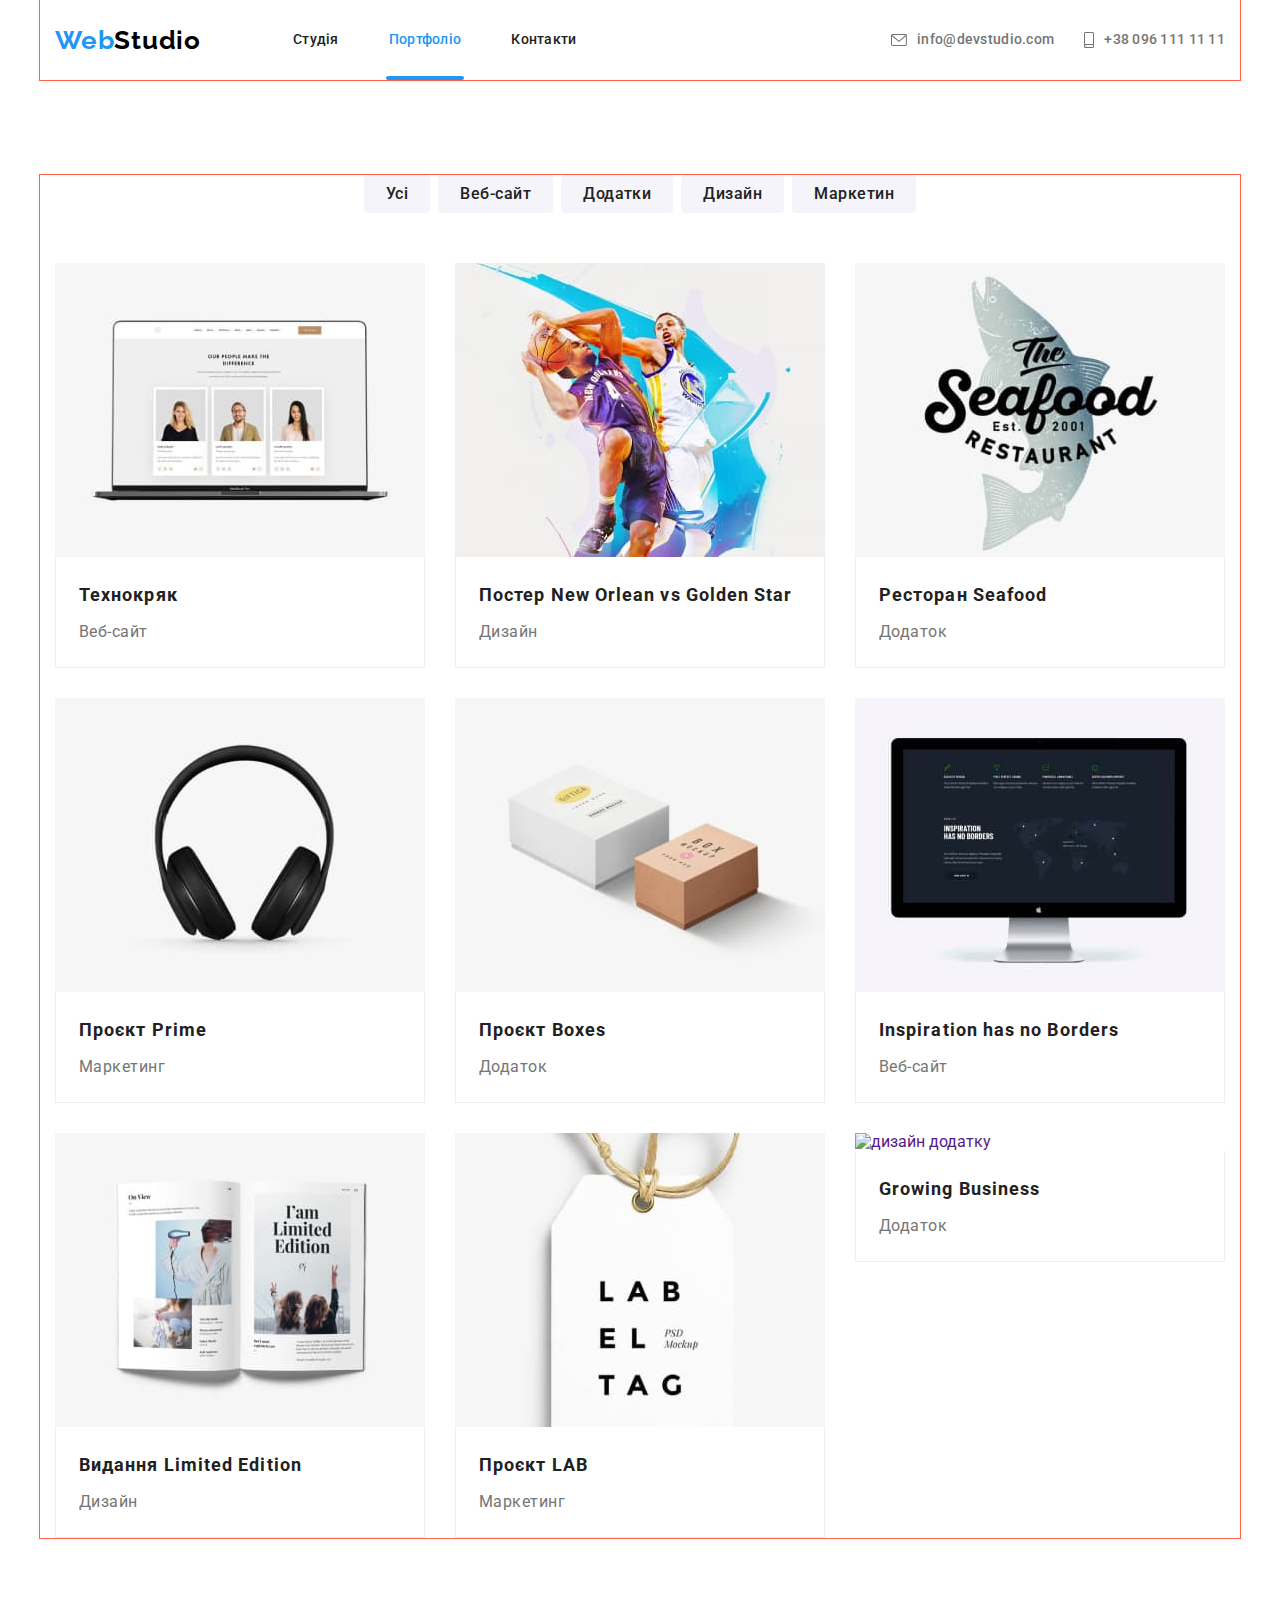
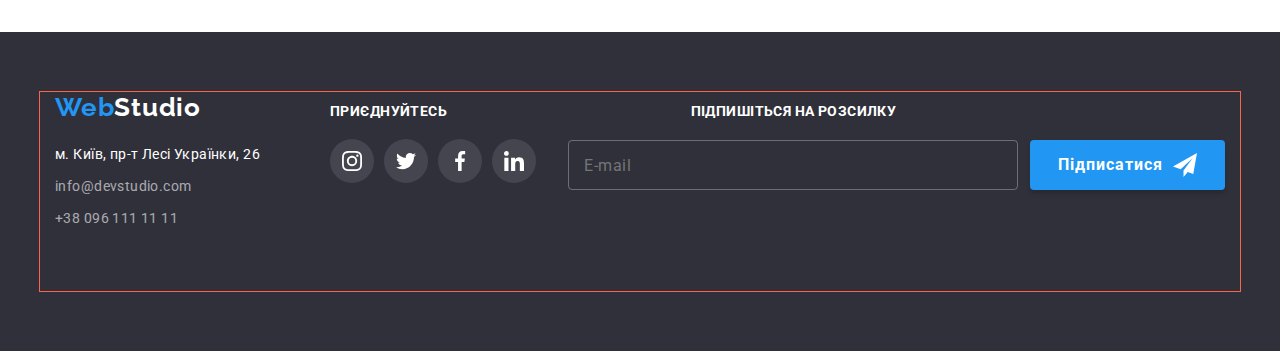
==== commit 7270fcae: "done" ====
--- a/portfolio.html
+++ b/portfolio.html
@@ -21,8 +21,14 @@
     <header class="pageheader">
       <div class="pageheader__container container">
         <a href="" class="logo" lang="en">
-          Web<span class="logo__header">Studio</span></a>
-        <button type="button" class="open-menu-button js-open-menu" aria-expanded="false" aria-controls="mobile-menu">
+          Web<span class="logo__header">Studio</span></a
+        >
+        <button
+          type="button"
+          class="open-menu-button js-open-menu"
+          aria-expanded="false"
+          aria-controls="mobile-menu"
+        >
           <svg class="open-menu-button__icon" width="40" height="40">
             <use href="./images/symbol-defs.svg#icon-menu"></use>
           </svg>
@@ -31,17 +37,21 @@
           <nav class="nav">
             <ul class="nav__list">
               <li class="nav__item">
-                <a href="./index.html" class="nav__studiolink ">Студія</a>
+                <a href="./index.html" class="nav__studiolink">Студія</a>
               </li>
               <li class="nav__item">
-                <a href="./portfolio.html" class="nav__portlink nav__portlink--active">Портфоліо</a>
+                <a
+                  href="./portfolio.html"
+                  class="nav__portlink nav__portlink--active"
+                  >Портфоліо</a
+                >
               </li>
               <li class="nav__item">
                 <a href="" class="nav__contlink">Контакти</a>
               </li>
             </ul>
           </nav>
-    
+
           <ul class="contacts">
             <li class="contacts__item">
               <a href="mailto:info@devstudio.com" class="contacts__link">
@@ -60,42 +70,56 @@
                   <use href="./images/symbol-defs.svg#icon-smartphone"></use>
                 </svg>
                 <svg class="contacts__tablet-icon" width="10" height="14">
-                  <use href="./images/symbol-defs.svg#icon-smartphone-tablet"></use>
+                  <use
+                    href="./images/symbol-defs.svg#icon-smartphone-tablet"
+                  ></use>
                 </svg>
                 +38 096 111 11 11
               </a>
             </li>
           </ul>
         </div>
-    
+
         <div class="menu-container js-menu-container" id="mobile-menu">
-          <button class="menu-container__close-button js-close-menu" aria-expanded="false" aria-controls="mobile-menu">
+          <button
+            class="menu-container__close-button js-close-menu"
+            aria-expanded="false"
+            aria-controls="mobile-menu"
+          >
             <svg class="menu-container__icon" width="40" height="40">
               <use href="./images/symbol-defs.svg#icon-close"></use>
             </svg>
           </button>
-    
+
           <ul class="mobile-nav">
             <li class="mobile-nav__item">
-              <a href="./index.html" class="mobile-nav__studiolink ">Студія</a>
+              <a href="./index.html" class="mobile-nav__studiolink">Студія</a>
             </li>
             <li class="mobile-nav__item">
-              <a href="./portfolio.html" class="mobile-nav__portlink mobile-nav__portlink--active">Портфоліо</a>
+              <a
+                href="./portfolio.html"
+                class="mobile-nav__portlink mobile-nav__portlink--active"
+                >Портфоліо</a
+              >
             </li>
             <li class="mobile-nav__item">
               <a href="" class="mobile-nav__contlink">Контакти</a>
             </li>
           </ul>
-    
+
           <ul class="mobile-contacts">
             <li class="mobile-contacts__item">
-              <a href="tel:+380961111111" class="mobile-contacts__tel">+38 096 111 11 11</a>
+              <a href="tel:+380961111111" class="mobile-contacts__tel"
+                >+38 096 111 11 11</a
+              >
             </li>
             <li class="mobile-contacts__item">
-              <a href="mailto:info@devstudio.com" class="mobile-contacts__mail">info@devstudio.com</a>
+              <a href="mailto:info@devstudio.com" class="mobile-contacts__mail"
+                >info@devstudio.com</a
+              >
             </li>
           </ul>
-    
+
           <ul class="mobile-media">
             <li class="mobile-media__item">
               <a href="" class="mobile-media__link">Instagram</a>
@@ -156,14 +180,41 @@
                       особу.
                     </p>
                   </div>
-                  <img
+                  <!-- <img
                     src="./images/technocrack.jpg"
                     alt="оформлення вебсайту"
                     class="article__image"
-                   
-                  />
-                </div>
-                <div class="article__footer">
+                   /> -->
+
+                  <picture>
+                    <source
+                      class="article__image"
+                      srcset="
+                        ./images/technocrack-mobile.jpg    1x,
+                        ./images/technocrack-mobile@2x.jpg 2x
+                      "
+                      media="(max-width:767px)"
+                    />
+                    <source
+                      class="article__image"
+                      srcset="
+                        ./images/technocrack-tablet.jpg    1x,
+                        ./images/technocrack-tablet@2x.jpg 2x
+                      "
+                      media="(min-width:768px) and (max-width:1199px)"
+                    />
+                    <img
+                      class="article__image"
+                      srcset="
+                        ./images/technocrack-desktop.jpg    1x,
+                        ./images/technocrack-desktop@2x.jpg 2x
+                      "
+                      src="./images/technocrack-desktop"
+                      alt="оформлення вебсайту"
+                    />
+                  </picture>
+                </div>
+                <div class="article__footer article__footer--tablet">
                   <h2 class="article__title">Технокряк</h2>
                   <p class="article__text">Веб-сайт</p>
                 </div>
@@ -175,12 +226,39 @@
                   <div class="shutter">
                     <p class="shutter__discription"></p>
                   </div>
-                  <img
+                  <!-- <img
                     src="./images/poster.jpg"
                     alt="оформлення постерів"
                     class="article__image"
                     width="370"
-                  />
+                  />  -->
+                  <picture>
+                    <source
+                      class="article__image"
+                      srcset="
+                        ./images/poster-mobile.jpg    1x,
+                        ./images/poster-mobile@2x.jpg 2x
+                      "
+                      media="(max-width:767px)"
+                    />
+                    <source
+                      class="article__image"
+                      srcset="
+                        ./images/poster-tablet.jpg    1x,
+                        ./images/poster-tablet@2x.jpg 2x
+                      "
+                      media="(min-width:768px) and (max-width:1199px)"
+                    />
+                    <img
+                      class="article__image"
+                      srcset="
+                        ./images/poster-desktop.jpg    1x,
+                        ./images/poster-desktop@2x.jpg 2x
+                      "
+                      src="./images/poster-desktop"
+                      alt="оформлення постерів"
+                    />
+                  </picture>
                 </div>
                 <div class="article__footer">
                   <h2 class="article__title">
@@ -196,12 +274,39 @@
                   <div class="shutter">
                     <p class="shutter__discription"></p>
                   </div>
-                  <img
+                  <!-- <img
                     src="./images/restaurant.jpg"
                     alt="оформлення сайту ресторану"
                     class="article__image"
                     width="370"
-                  />
+                  /> -->
+                  <picture>
+                    <source
+                      class="article__image"
+                      srcset="
+                        ./images/restaurant-mobile.jpg    1x,
+                        ./images/restaurant-mobile@2x.jpg 2x
+                      "
+                      media="(max-width:767px)"
+                    />
+                    <source
+                      class="article__image"
+                      srcset="
+                        ./images/restaurant-tablet.jpg    1x,
+                        ./images/restaurant-tablet@2x.jpg 2x
+                      "
+                      media="(min-width:768px) and (max-width:1199px)"
+                    />
+                    <img
+                      class="article__image"
+                      srcset="
+                        ./images/restaurant-desktop.jpg    1x,
+                        ./images/restaurant-desktop@2x.jpg 2x
+                      "
+                      src="./images/restaurant-desktop"
+                      alt="оформлення сайту ресторану"
+                    />
+                  </picture>
                 </div>
                 <div class="article__footer">
                   <h2 class="article__title">
@@ -217,12 +322,40 @@
                   <div class="shutter">
                     <p class="shutter__discription"></p>
                   </div>
-                  <img
+                  <!-- <img
                     src="./images/project-prime.jpg"
                     alt="маркетинг роектів"
                     class="article__image"
                     width="370"
-                  />
+                  /> -->
+
+                  <picture>
+                    <source
+                      class="article__image"
+                      srcset="
+                        ./images/project-prime-mobile.jpg    1x,
+                        ./images/project-prime-mobile@2x.jpg 2x
+                      "
+                      media="(max-width:767px)"
+                    />
+                    <source
+                      class="article__image"
+                      srcset="
+                        ./images/project-prime-tablet.jpg    1x,
+                        ./images/project-prime-tablet@2x.jpg 2x
+                      "
+                      media="(min-width:768px) and (max-width:1199px)"
+                    />
+                    <img
+                      class="article__image"
+                      srcset="
+                        ./images/project-prime-desktop.jpg    1x,
+                        ./images/project-prime-desktop@2x.jpg 2x
+                      "
+                      src="./images/project-prime-desktop"
+                      alt="оформлення сайту ресторану"
+                    />
+                  </picture>
                 </div>
                 <div class="article__footer">
                   <h2 class="article__title">
@@ -238,12 +371,40 @@
                   <div class="shutter">
                     <p class="shutter__discription"></p>
                   </div>
-                  <img
+                  <!-- <img
                     src="./images/project-boxes.jpg"
                     alt="створення додатків"
                     class="article__image"
                     width="370"
-                  />
+                  /> -->
+
+                  <picture>
+                    <source
+                      class="article__image"
+                      srcset="
+                        ./images/project-boxes-mobile.jpg    1x,
+                        ./images/project-boxes-mobile@2x.jpg 2x
+                      "
+                      media="(max-width:767px)"
+                    />
+                    <source
+                      class="article__image"
+                      srcset="
+                        ./images/project-boxes-tablet.jpg    1x,
+                        ./images/project-boxes-tablet@2x.jpg 2x
+                      "
+                      media="(min-width:768px) and (max-width:1199px)"
+                    />
+                    <img
+                      class="article__image"
+                      srcset="
+                        ./images/project-boxes-desktop.jpg    1x,
+                        ./images/project-boxes-desktop@2x.jpg 2x
+                      "
+                      src="./images/project-boxes-desktop"
+                      alt="оформлення сайту ресторану"
+                    />
+                  </picture>
                 </div>
                 <div class="article__footer">
                   <h2 class="article__title">
@@ -259,12 +420,39 @@
                   <div class="shutter">
                     <p class="shutter__discription"></p>
                   </div>
-                  <img
+                  <!-- <img
                     src="./images/inspiration.jpg"
                     alt="оформлення вебсайтів"
                     class="article__image"
                     width="370"
-                  />
+                  /> -->
+                  <picture>
+                    <source
+                      class="article__image"
+                      srcset="
+                        ./images/inspiration-mobile.jpg    1x,
+                        ./images/inspiration-mobile@2x.jpg 2x
+                      "
+                      media="(max-width:767px)"
+                    />
+                    <source
+                      class="article__image"
+                      srcset="
+                        ./images/inspiration-tablet.jpg    1x,
+                        ./images/inspiration-tablet@2x.jpg 2x
+                      "
+                      media="(min-width:768px) and (max-width:1199px)"
+                    />
+                    <img
+                      class="article__image"
+                      srcset="
+                        ./images/inspiration-desktop.jpg    1x,
+                        ./images/inspiration-desktop@2x.jpg 2x
+                      "
+                      src="./images/inspiration-desktop"
+                      alt="оформлення сайту ресторану"
+                    />
+                  </picture>
                 </div>
                 <div class="article__footer">
                   <h2 class="article__title" lang="en">
@@ -280,12 +468,40 @@
                   <div class="shutter">
                     <p class="shutter__discription"></p>
                   </div>
-                  <img
+                  <!-- <img
                     src="./images/vydannya.jpg"
                     alt="дизайн видань"
                     class="article__image"
                     width="370"
-                  />
+                  /> -->
+
+                  <picture>
+                    <source
+                      class="article__image"
+                      srcset="
+                        ./images/vydannya-mobile.jpg    1x,
+                        ./images/vydannya-mobile@2x.jpg 2x
+                      "
+                      media="(max-width:767px)"
+                    />
+                    <source
+                      class="article__image"
+                      srcset="
+                        ./images/vydannya-tablet.jpg    1x,
+                        ./images/vydannya-tablet@2x.jpg 2x
+                      "
+                      media="(min-width:768px) and (max-width:1199px)"
+                    />
+                    <img
+                      class="article__image"
+                      srcset="
+                        ./images/vydannya-desktop.jpg    1x,
+                        ./images/vydannya-desktop@2x.jpg 2x
+                      "
+                      src="./images/vydannya-desktop"
+                      alt="оформлення сайту ресторану"
+                    />
+                  </picture>
                 </div>
                 <div class="article__footer">
                   <h2 class="article__title">
@@ -301,12 +517,40 @@
                   <div class="shutter">
                     <p class="shutter__discription"></p>
                   </div>
-                  <img
+                  <!-- <img
                     src="./images/project-lab.jpg"
                     alt="маркетинг"
                     class="article__image"
                     width="370"
-                  />
+                  /> -->
+
+                  <picture>
+                    <source
+                      class="article__image"
+                      srcset="
+                        ./images/project-lab-mobile.jpg    1x,
+                        ./images/project-lab-mobile@2x.jpg 2x
+                      "
+                      media="(max-width:767px)"
+                    />
+                    <source
+                      class="article__image"
+                      srcset="
+                        ./images/project-lab-tablet.jpg    1x,
+                        ./images/project-lab-tablet@2x.jpg 2x
+                      "
+                      media="(min-width:768px) and (max-width:1199px)"
+                    />
+                    <img
+                      class="article__image"
+                      srcset="
+                        ./images/project-lab-desktop.jpg    1x,
+                        ./images/project-lab-desktop@2x.jpg 2x
+                      "
+                      src="./images/project-lab-desktop"
+                      alt="маркетинг"
+                    />
+                  </picture>
                 </div>
                 <div class="article__footer">
                   <h2 class="article__title">
@@ -322,12 +566,40 @@
                   <div class="shutter">
                     <p class="shutter__discription"></p>
                   </div>
-                  <img
+                  <!-- <img
                     src="./images/growing-business.jpg"
                     alt="дизайн додатку"
                     class="article__image"
                     width="370"
-                  />
+                  /> -->
+
+                  <picture>
+                    <source
+                      class="article__image"
+                      srcset="
+                        ./images/growing-business-mobile.jpg    1x,
+                        ./images/growing-business-mobile@2x.jpg 2x
+                      "
+                      media="(max-width:767px)"
+                    />
+                    <source
+                      class="article__image"
+                      srcset="
+                        ./images/growing-business-tablet.jpg    1x,
+                        ./images/growing-business-tablet@2x.jpg 2x
+                      "
+                      media="(min-width:768px) and (max-width:1199px)"
+                    />
+                    <img
+                      class="article__image"
+                      srcset="
+                        ./images/growing-business-desktop.jpg    1x,
+                        ./images/growing-business-desktop@2x.jpg 2x
+                      "
+                      src="./images/growing-business-desktop"
+                      alt="дизайн додатку"
+                    />
+                  </picture>
                 </div>
                 <div class="article__footer">
                   <h2 class="article__title" lang="en">Growing Business</h2>
@@ -344,13 +616,15 @@
         <div class="wrapper">
           <div class="tablet-footer">
             <div class="navigation">
-              <a href="" class="logo" lang="en">
+              <a href="" class="logo logo--bottom" lang="en">
                 Web<span class="logo__footer">Studio</span>
               </a>
               <address class="adress">
                 <ul class="adress__list">
                   <li class="adress__item">
-                    <span class="adress__text">м. Київ, пр-т Лесі Українки, 26</span>
+                    <span class="adress__text"
+                      >м. Київ, пр-т Лесі Українки, 26</span
+                    >
                   </li>
                   <li class="adress__item">
                     <a href="mailto:info@devstudio.com" class="adress__contact">
@@ -358,12 +632,14 @@
                     </a>
                   </li>
                   <li class="adress__item">
-                    <a href="tel:+380961111111" class="adress__contact">+38 096 111 11 11</a>
+                    <a href="tel:+380961111111" class="adress__contact"
+                      >+38 096 111 11 11</a
+                    >
                   </li>
                 </ul>
               </address>
             </div>
-    
+
             <div class="webs">
               <h3 class="webs__title">приєднуйтесь</h3>
               <ul class="webs__list">
@@ -398,11 +674,18 @@
               </ul>
             </div>
           </div>
-    
+
           <form class="form" autocomplete="off">
             <div class="field">
-              <label for="email" class="form__label">Підпишіться на розсилку</label>
-              <input type="email" class="form__input" id="email" placeholder="E-mail" />
+              <label for="email" class="form__label"
+                >Підпишіться на розсилку</label
+              >
+              <input
+                type="email"
+                class="form__input"
+                id="email"
+                placeholder="E-mail"
+              />
             </div>
             <button class="form__sendbutton sendbutton" type="submit">
               <span class="sendbutton__text">Підписатися</span>
--- a/css/main.min.css
+++ b/css/main.min.css
@@ -1 +1 @@
-body{font-family:Roboto,Raleway,sans-serif;color:var(--main-text-color)}h1,h2,h3,h4,h5,h6,p,ul{margin-top:0;margin-bottom:0}ul{list-style:none}picture{display:-webkit-box;display:-ms-flexbox;display:flex}.img-display{display:block;max-width:100%}.container{margin:auto;outline:1px solid tomato;max-width:1200px;padding-left:15px;padding-right:15px}@media screen and (max-width: 767px){.container{position:relative}}@media screen and (min-width: 320px){.container{max-width:480px}}@media screen and (min-width: 768px){.container{max-width:768px}}@media screen and (min-width: 1200px){.container{max-width:1200px}}.pageheader{background-color:#fff;border-bottom-color:#ececec;border-bottom-width:1px;border-bottom-style:solid;max-width:480px;margin:auto}@media screen and (min-width: 768px){.pageheader{max-width:768px}}@media screen and (min-width: 1200px){.pageheader{max-width:1200px}}.pageheader__container{display:-webkit-box;display:-ms-flexbox;display:flex;-webkit-box-align:center;-ms-flex-align:center;align-items:center}@media screen and (max-width: 767px){.pageheader__container{-webkit-box-pack:justify;-ms-flex-pack:justify;justify-content:space-between}}.logo{font-family:Raleway,sans-serif;color:#2196f3;text-decoration:none;font-weight:700;font-size:24px;line-height:1.17;letter-spacing:.03em}@media screen and (min-width: 1200px){.logo{font-size:26px;line-height:1.19}}.logo__header{color:#000}.open-menu-button{display:-webkit-box;display:-ms-flexbox;display:flex;padding:0;margin:10px 0 10px 0;border:none;background-color:rgba(0,0,0,0)}.open-menu-button:hover,.open-menu-button:focus{color:#2196f3}.open-menu-button__icon{fill:currentColor}@media screen and (min-width: 768px){.open-menu-button{display:none}}.not-mobile-nav{display:-webkit-box;display:-ms-flexbox;display:flex;-webkit-box-align:center;-ms-flex-align:center;align-items:center}@media screen and (max-width: 767px){.not-mobile-nav{display:none}}@media screen and (min-width: 768px){.not-mobile-nav{width:100%}}.nav{display:-webkit-box;display:-ms-flexbox;display:flex;-webkit-box-align:center;-ms-flex-align:center;align-items:center}.nav__list{display:-webkit-box;display:-ms-flexbox;display:flex;padding-left:0;margin-left:87px;gap:50px}@media screen and (min-width: 1200px){.nav__list{margin-left:92px}}.nav__studiolink,.nav__portlink,.nav__contlink{display:block;position:relative;color:#212121;font-weight:500;font-size:14px;line-height:1.14;text-decoration:none;letter-spacing:.02em;padding:32px 0;-webkit-transition-property:color;transition-property:color;-webkit-transition-duration:250ms;transition-duration:250ms;-webkit-transition-timing-function:cubic-bezier(0.4, 0, 0.2, 1);transition-timing-function:cubic-bezier(0.4, 0, 0.2, 1)}.nav__studiolink:hover,.nav__studiolink:focus,.nav__portlink:hover,.nav__portlink:focus,.nav__contlink:hover,.nav__contlink:focus{color:#2196f3}.nav__studiolink--active,.nav__portlink--active{color:#2196f3}.nav__studiolink--active:after{content:"";position:absolute;bottom:0;left:50%;-webkit-transform:translate(-50%);transform:translate(-50%);display:block;background-color:#2196f3;width:48px;height:4px;border-radius:2px}.nav__portlink--active:after{content:"";position:absolute;bottom:0;left:50%;-webkit-transform:translate(-50%);transform:translate(-50%);display:block;background-color:#2196f3;width:78px;height:4px;border-radius:2px}.contacts{padding-left:0;margin-left:auto}@media screen and (min-width: 1200px){.contacts{display:-webkit-box;display:-ms-flexbox;display:flex;gap:30px}}.contacts__link{display:-webkit-box;display:-ms-flexbox;display:flex;gap:8px;-webkit-box-align:center;-ms-flex-align:center;align-items:center;color:#757575;font-weight:500;font-size:12px;line-height:1.16;text-decoration:none;letter-spacing:.02em;padding:0;-webkit-transition-property:color;transition-property:color;-webkit-transition-duration:250ms;transition-duration:250ms;-webkit-transition-timing-function:cubic-bezier(0.4, 0, 0.2, 1);transition-timing-function:cubic-bezier(0.4, 0, 0.2, 1)}@media screen and (min-width: 1200px){.contacts__link{font-size:14px;line-height:1.14;gap:10px;-webkit-box-pack:center;-ms-flex-pack:center;justify-content:center}}.contacts__link:hover,.contacts__link:focus{color:#2196f3}.contacts__icon{display:none;fill:currentColor}@media screen and (min-width: 1200px){.contacts__icon{display:block}}.contacts__tablet-icon{display:block;fill:currentColor}@media screen and (min-width: 1200px){.contacts__tablet-icon{display:none}}.hero{padding-top:118px;padding-bottom:118px;margin-right:auto;margin-left:auto;max-width:480px;background-color:#c4c4c4;background-image:-webkit-gradient(linear, left top, right top, from(rgba(47, 48, 58, 0.4)), to(rgba(47, 48, 58, 0.4))),url(../images/hero/hero-mobile.jpg);background-image:linear-gradient(to right, rgba(47, 48, 58, 0.4), rgba(47, 48, 58, 0.4)),url(../images/hero/hero-mobile.jpg);background-repeat:no-repeat;background-position:center;background-size:cover}@media screen and (min-device-pixel-ratio: 2),screen and (-webkit-min-device-pixel-ratio: 2),screen and (min-resolution: 192dpi),screen and (min-resolution: 2dppx){.hero{background-image:-webkit-gradient(linear, left top, right top, from(rgba(47, 48, 58, 0.4)), to(rgba(47, 48, 58, 0.4))),url(../images/hero/hero-mobile@2x.jpg);background-image:linear-gradient(to right, rgba(47, 48, 58, 0.4), rgba(47, 48, 58, 0.4)),url(../images/hero/hero-mobile@2x.jpg)}}@media screen and (min-width: 768px){.hero{max-width:768px;background-image:-webkit-gradient(linear, left top, right top, from(rgba(47, 48, 58, 0.4)), to(rgba(47, 48, 58, 0.4))),url(../images/hero/hero-tablet.jpg);background-image:linear-gradient(to right, rgba(47, 48, 58, 0.4), rgba(47, 48, 58, 0.4)),url(../images/hero/hero-tablet.jpg);background-repeat:no-repeat;background-position:center;background-size:cover}}@media screen and (min-width: 768px)and (min-device-pixel-ratio: 2),screen and (min-width: 768px)and (-webkit-min-device-pixel-ratio: 2),screen and (min-width: 768px)and (min-resolution: 192dpi),screen and (min-width: 768px)and (min-resolution: 2dppx){.hero{background-image:-webkit-gradient(linear, left top, right top, from(rgba(47, 48, 58, 0.4)), to(rgba(47, 48, 58, 0.4))),url(../images/hero/hero-tablet@2x.jpg);background-image:linear-gradient(to right, rgba(47, 48, 58, 0.4), rgba(47, 48, 58, 0.4)),url(../images/hero/hero-tablet@2x.jpg)}}@media screen and (min-width: 1200px){.hero{max-width:1200px;padding:200px 0;background-image:-webkit-gradient(linear, left top, right top, from(rgba(47, 48, 58, 0.4)), to(rgba(47, 48, 58, 0.4))),url(../images/hero/hero.jpg);background-image:linear-gradient(to right, rgba(47, 48, 58, 0.4), rgba(47, 48, 58, 0.4)),url(../images/hero/hero.jpg);background-repeat:no-repeat;background-position:center;background-size:cover}}@media screen and (min-width: 1200px)and (min-device-pixel-ratio: 2),screen and (min-width: 1200px)and (-webkit-min-device-pixel-ratio: 2),screen and (min-width: 1200px)and (min-resolution: 192dpi),screen and (min-width: 1200px)and (min-resolution: 2dppx){.hero{background-image:-webkit-gradient(linear, left top, right top, from(rgba(47, 48, 58, 0.4)), to(rgba(47, 48, 58, 0.4))),url(../images/hero/hero@2x.jpg);background-image:linear-gradient(to right, rgba(47, 48, 58, 0.4), rgba(47, 48, 58, 0.4)),url(../images/hero/hero@2x.jpg)}}.hero__title{color:#fff;font-weight:900;font-size:26px;line-height:1.62;text-align:center;letter-spacing:.06em;text-transform:uppercase;margin-bottom:30px;margin-right:auto;margin-left:auto;max-width:360px}@media screen and (min-width: 1200px){.hero__title{max-width:696px;font-size:44px;line-height:1.36}}.hero__button{display:block;border:none;border-radius:4px;padding:10px 32px;min-width:200px;cursor:pointer;color:#fff;background-color:#2196f3;font-weight:700;font-size:16px;line-height:1.88;letter-spacing:.06em;text-align:center;margin-left:auto;margin-right:auto;-webkit-transition-property:background-color;transition-property:background-color;-webkit-transition-duration:250ms;transition-duration:250ms;-webkit-transition-timing-function:cubic-bezier(0.4, 0, 0.2, 1);transition-timing-function:cubic-bezier(0.4, 0, 0.2, 1)}.hero__button:hover,.hero__button:focus{background-color:#188ce8}.benefits{padding-top:60px;padding-bottom:60px}.benefits__title{font-size:36px;line-height:1.17;text-align:center;letter-spacing:.03em}.benefits__title--hidden{overflow:hidden;position:absolute;white-space:nowrap;clip:rect(0 0 0 0);-webkit-clip-path:inset(50%);clip-path:inset(50%);height:1px;width:1px}.benefits__list{padding-left:0}@media screen and (min-width: 768px){.benefits__list{display:-webkit-box;display:-ms-flexbox;display:flex;-ms-flex-wrap:wrap;flex-wrap:wrap;gap:30px}}@media screen and (min-width: 1200px){.benefits__list{display:-webkit-box;display:-ms-flexbox;display:flex;-ms-flex-wrap:nowrap;flex-wrap:nowrap;gap:30px}}@media screen and (min-width: 768px){.item-about{width:calc((100% - 30px)/2)}}@media screen and (min-width: 1200px){.item-about{width:calc((100% - 90px)/4)}}.item-about__icon{width:70px;height:70px}.item-about__title{font-size:14px;line-height:1.14;letter-spacing:.03em;text-transform:uppercase;margin-bottom:10px}.item-about__discription{font-weight:400;color:#757575;font-size:14px;line-height:1.71;letter-spacing:.03em}.icon-container{background-color:#f5f4fa;height:120px;width:100%;display:-webkit-box;display:-ms-flexbox;display:flex;-webkit-box-pack:center;-ms-flex-pack:center;justify-content:center;-webkit-box-align:center;-ms-flex-align:center;align-items:center;margin-bottom:30px;border-radius:4px}.effort{padding-top:94px;padding-bottom:94px}@media screen and (max-width: 1199px){.effort{display:none}}.effort__title{font-size:36px;line-height:1.17;text-align:center;letter-spacing:.03em;margin-bottom:50px}.effort__list{display:-webkit-box;display:-ms-flexbox;display:flex;gap:30px;padding-left:0}.effort__wrap{position:relative}.effort__image{display:block;max-width:100%}.effort__discription{display:-webkit-box;display:-ms-flexbox;display:flex;-webkit-box-pack:center;-ms-flex-pack:center;justify-content:center;-webkit-box-align:center;-ms-flex-align:center;align-items:center;position:absolute;bottom:0;left:0;width:100%;height:70px;font-size:14px;line-height:1.14;letter-spacing:.03em;text-transform:uppercase;color:#fff;background-color:rgba(47,48,58,.8)}.ourteam{padding-top:60px;padding-bottom:60px;background-color:#f5f4fa}.ourteam__title{font-size:36px;line-height:1.17;text-align:center;letter-spacing:.03em;margin-bottom:50px}.ourteam__list{padding-left:0}@media screen and (min-width: 768px){.ourteam__list{display:-webkit-box;display:-ms-flexbox;display:flex;-ms-flex-wrap:wrap;flex-wrap:wrap;gap:30px}}@media screen and (max-width: 767px){.ourteam__card:not(:last-child){margin-bottom:30px}}.card{background-color:#fff;border-radius:0px 0px 4px 4px;-webkit-box-shadow:0px 1px 3px rgba(0,0,0,.12),0px 1px 1px rgba(0,0,0,.14),0px 2px 1px rgba(0,0,0,.2);box-shadow:0px 1px 3px rgba(0,0,0,.12),0px 1px 1px rgba(0,0,0,.14),0px 2px 1px rgba(0,0,0,.2)}.card__image{display:block;max-width:100%}.card__wrap{padding:24px}@media screen and (min-width: 1200px){.card__wrap{padding:30px}}.card__name{font-size:16px;line-height:1.19;text-align:center;letter-spacing:.03em;margin-bottom:10px}.card__discription{font-weight:400;font-size:16px;line-height:1.19;text-align:center;letter-spacing:.03em;color:#757575;margin-bottom:16px}.media{display:-webkit-box;display:-ms-flexbox;display:flex;-webkit-box-pack:center;-ms-flex-pack:center;justify-content:center;gap:10px;margin:0;padding:0}.media__link{width:44px;height:44px;border-radius:50%;display:-webkit-box;display:-ms-flexbox;display:flex;-webkit-box-align:center;-ms-flex-align:center;align-items:center;-webkit-box-pack:center;-ms-flex-pack:center;justify-content:center;color:#afb1b8;-webkit-transition-property:color,background-color;transition-property:color,background-color;-webkit-transition-duration:250ms;transition-duration:250ms;-webkit-transition-timing-function:cubic-bezier(0.4, 0, 0.2, 1);transition-timing-function:cubic-bezier(0.4, 0, 0.2, 1)}.media__link:hover,.media__link:focus{color:#fff;background-color:#2196f3}.media__image{width:20px;height:20px;fill:currentColor}.clients{padding-top:60px;padding-bottom:60px}.clients__title{font-size:28px;line-height:1.18;text-align:center;letter-spacing:.03em;margin-bottom:30px}.clients__list{margin:0;padding:0;display:-webkit-box;display:-ms-flexbox;display:flex;-webkit-box-pack:center;-ms-flex-pack:center;justify-content:center;gap:30px;-ms-flex-wrap:wrap;flex-wrap:wrap}@media screen and (min-width: 1200px){.clients__list{-ms-flex-wrap:nowrap;flex-wrap:nowrap}}.clients__item{-ms-flex-preferred-size:calc((100% - 30px)/2);flex-basis:calc((100% - 30px)/2)}@media screen and (min-width: 768px){.clients__item{-ms-flex-preferred-size:calc((100% - 60px)/3);flex-basis:calc((100% - 60px)/3)}}.clients__link{color:#afb1b8;width:100%;height:92px;border:1px solid #afb1b8;border-radius:4px;display:-webkit-box;display:-ms-flexbox;display:flex;-webkit-box-pack:center;-ms-flex-pack:center;justify-content:center;-webkit-box-align:center;-ms-flex-align:center;align-items:center;-webkit-transition-property:color,border,-webkit-box-shadow;transition-property:color,border,-webkit-box-shadow;transition-property:color,border,box-shadow;transition-property:color,border,box-shadow,-webkit-box-shadow;-webkit-transition-duration:250ms;transition-duration:250ms;-webkit-transition-timing-function:cubic-bezier(0.4, 0, 0.2, 1);transition-timing-function:cubic-bezier(0.4, 0, 0.2, 1)}.clients__link:hover,.clients__link:focus{color:#2196f3;border:1px solid #2196f3;-webkit-box-shadow:0px 4px 4px rgba(0,0,0,.25);box-shadow:0px 4px 4px rgba(0,0,0,.25)}.clients__logo{fill:currentColor;width:106px;height:60px}.pagefooter{background-color:#2f303a;padding-top:60px;padding-bottom:60px}.wrapper{text-align:center}@media screen and (min-width: 1200px){.wrapper{display:-webkit-box;display:-ms-flexbox;display:flex;-webkit-box-pack:justify;-ms-flex-pack:justify;justify-content:space-between;text-align:left;-webkit-box-align:baseline;-ms-flex-align:baseline;align-items:baseline}}@media screen and (min-width: 768px){.tablet-footer{display:-webkit-box;display:-ms-flexbox;display:flex;-webkit-box-align:baseline;-ms-flex-align:baseline;align-items:baseline}}@media screen and (min-width: 768px)and (max-width: 1199px){.tablet-footer{-ms-flex-pack:distribute;justify-content:space-around}}@media screen and (min-width: 1200px){.tablet-footer{gap:70px}}.logo{font-family:Raleway,sans-serif;color:#2196f3;text-decoration:none;font-weight:700;font-size:24px;line-height:1.17;letter-spacing:.03em;display:inline-block;margin-bottom:20px}.logo__footer{color:#fff}.adress__list{padding:0;margin-bottom:60px}.adress__item:not(:last-child){margin-bottom:8px}.adress__text{font-style:normal;font-weight:400;font-size:14px;line-height:1.71;letter-spacing:.03em;color:#fff}.adress__contact{font-style:normal;font-weight:400;font-size:14px;line-height:1.71;letter-spacing:.03em;color:rgba(255,255,255,.6);text-decoration:none;-webkit-transition-property:color;transition-property:color;-webkit-transition-duration:250ms;transition-duration:250ms;-webkit-transition-timing-function:cubic-bezier(0.4, 0, 0.2, 1);transition-timing-function:cubic-bezier(0.4, 0, 0.2, 1)}.adress__contact:hover,.adress__contact:focus{color:#2196f3}.webs{padding:0;margin-bottom:60px}.webs__title{font-size:14px;line-height:16px;letter-spacing:.03em;text-transform:uppercase;margin-bottom:20px;color:#fff}.webs__list{display:-webkit-box;display:-ms-flexbox;display:flex;-webkit-box-pack:center;-ms-flex-pack:center;justify-content:center;gap:10px;margin:0;padding:0}.webs__link{width:44px;height:44px;display:-webkit-box;display:-ms-flexbox;display:flex;-webkit-box-pack:center;-ms-flex-pack:center;justify-content:center;-webkit-box-align:center;-ms-flex-align:center;align-items:center;border-radius:50%;color:#fff;background-color:rgba(255,255,255,.1);-webkit-transition-property:background-color;transition-property:background-color;-webkit-transition-duration:250ms;transition-duration:250ms;-webkit-transition-timing-function:cubic-bezier(0.4, 0, 0.2, 1);transition-timing-function:cubic-bezier(0.4, 0, 0.2, 1)}.webs__link:hover,.webs__link:focus{background-color:#2196f3}.webs__icon{width:20px;height:20px;fill:currentColor}.form{margin:auto}@media screen and (min-width: 1200px){.form{margin:0;display:-webkit-box;display:-ms-flexbox;display:flex;-webkit-box-align:end;-ms-flex-align:end;align-items:flex-end;-webkit-box-pack:center;-ms-flex-pack:center;justify-content:center;gap:12px}}.form__label{font-weight:700;font-size:14px;line-height:1.14;letter-spacing:.03em;text-transform:uppercase;color:#fff;display:inline-block;margin-bottom:20px}@media screen and (min-width: 768px){.form__label{margin:0}}.form__input{margin-bottom:20px;width:100%;height:50px;padding:15px;border:1px solid rgba(255,255,255,.3);border-radius:4px;background-color:inherit;font-weight:400;font-size:16px;line-height:1.25;letter-spacing:.03em;color:rgba(255,255,255,.6);outline:none}@media screen and (min-width: 768px){.form__input{width:450px;margin:0}}@media screen and (min-width: 768px){.field{display:-webkit-box;display:-ms-flexbox;display:flex;-webkit-box-orient:vertical;-webkit-box-direction:normal;-ms-flex-direction:column;flex-direction:column;gap:20px;-webkit-box-align:center;-ms-flex-align:center;align-items:center}}.sendbutton{display:-webkit-inline-box;display:-ms-inline-flexbox;display:inline-flex;-webkit-box-pack:center;-ms-flex-pack:center;justify-content:center;-webkit-box-align:center;-ms-flex-align:center;align-items:center;gap:10px;background:#2196f3;-webkit-box-shadow:0px 4px 4px rgba(0,0,0,.15);box-shadow:0px 4px 4px rgba(0,0,0,.15);border:none;border-radius:4px;cursor:pointer;padding:10px 28px;font-weight:700;font-size:16px;line-height:1.88;text-align:center;letter-spacing:.06em;color:#fff}.sendbutton__icon{fill:currentColor}.portfolio{padding-top:60px;padding-bottom:60px}.portfolio__title{font-weight:700;font-size:36px;line-height:1.17;text-align:center;letter-spacing:.03em;overflow:hidden;position:absolute;white-space:nowrap;clip:rect(0 0 0 0);-webkit-clip-path:inset(50%);clip-path:inset(50%);height:1px;width:1px}.portfolio__category{display:-webkit-box;display:-ms-flexbox;display:flex;-ms-flex-wrap:wrap;flex-wrap:wrap;padding-left:0;gap:8px;margin-bottom:40px}.portfolio__button{color:#212121;background-color:#f5f4fa;font-weight:500;font-size:16px;line-height:1.62;text-align:center;letter-spacing:.03em;border:none;border-radius:4px;padding:6px 22px;-webkit-transition-property:color,background-color,-webkit-box-shadow;transition-property:color,background-color,-webkit-box-shadow;transition-property:color,background-color,box-shadow;transition-property:color,background-color,box-shadow,-webkit-box-shadow;-webkit-transition-duration:250ms;transition-duration:250ms;-webkit-transition-timing-function:cubic-bezier(0.4, 0, 0.2, 1);transition-timing-function:cubic-bezier(0.4, 0, 0.2, 1)}.portfolio__button:hover,.portfolio__button:focus{background-color:#2196f3;color:#fff;-webkit-box-shadow:0px 3px 1px rgba(0,0,0,.1),0px 1px 2px rgba(0,0,0,.08),0px 2px 2px rgba(0,0,0,.12);box-shadow:0px 3px 1px rgba(0,0,0,.1),0px 1px 2px rgba(0,0,0,.08),0px 2px 2px rgba(0,0,0,.12)}.portfolio__works{padding-left:0}.portfolio__article:not(:last-child){margin-bottom:30px}.article{width:100%}.article__link{text-decoration:none;display:block;-webkit-transition-property:-webkit-box-shadow;transition-property:-webkit-box-shadow;transition-property:box-shadow;transition-property:box-shadow, -webkit-box-shadow;-webkit-transition-duration:250ms;transition-duration:250ms;-webkit-transition-timing-function:cubic-bezier(0.4, 0, 0.2, 1);transition-timing-function:cubic-bezier(0.4, 0, 0.2, 1)}.article__link:hover,.article__link:focus{-webkit-box-shadow:0px 1px 1px rgba(0,0,0,.12),0px 4px 4px rgba(0,0,0,.06),1px 4px 6px rgba(0,0,0,.16);box-shadow:0px 1px 1px rgba(0,0,0,.12),0px 4px 4px rgba(0,0,0,.06),1px 4px 6px rgba(0,0,0,.16)}.article__link:hover .shutter{-webkit-transform:translateY(0);transform:translateY(0)}.article__wrap{position:relative;overflow:hidden}.article__image{display:block;width:100%}.article__footer{border-bottom:1px solid #eee;border-right:1px solid #eee;border-left:1px solid #eee;padding:20px 23px 20px 23px}.article__title{font-size:18px;line-height:2;letter-spacing:.06em;color:#212121;margin-bottom:4px}.article__text{font-weight:400;font-size:16px;line-height:1.88;letter-spacing:.03em;color:#757575}.shutter{display:-webkit-box;display:-ms-flexbox;display:flex;-webkit-box-pack:center;-ms-flex-pack:center;justify-content:center;-webkit-box-align:center;-ms-flex-align:center;align-items:center;position:absolute;top:0;left:0;width:100%;height:100%;background-color:rgba(33,150,243,.9);-webkit-transform:translateY(101%);transform:translateY(101%);-webkit-transition-property:-webkit-transform;transition-property:-webkit-transform;transition-property:transform;transition-property:transform, -webkit-transform;-webkit-transition-duration:250ms;transition-duration:250ms;-webkit-transition-timing-function:cubic-bezier(0.4, 0, 0.2, 1);transition-timing-function:cubic-bezier(0.4, 0, 0.2, 1)}.shutter__discription{padding-left:24px;padding-right:24px;width:100%;font-size:18px;line-height:1.56;letter-spacing:.03em;color:#fff}.backdrop{position:fixed;top:0;left:0;width:100%;height:100%;background-color:rgba(0,0,0,.2);opacity:1;scale:1;-webkit-transition:opacity 250ms cubic-bezier(0.4, 0, 0.2, 1);transition:opacity 250ms cubic-bezier(0.4, 0, 0.2, 1)}.backdrop--is-hidden{opacity:0;pointer-events:none}.backdrop--is-hidden .modal{-webkit-transform:translate(-50%, -50%) scale(0);transform:translate(-50%, -50%) scale(0)}.modal{position:absolute;top:50%;left:50%;padding:40px;width:528px;min-height:581px;background-color:#fff;-webkit-box-shadow:0px 1px 3px rgba(0,0,0,.12),0px 1px 1px rgba(0,0,0,.14),0px 2px 1px rgba(0,0,0,.2);box-shadow:0px 1px 3px rgba(0,0,0,.12),0px 1px 1px rgba(0,0,0,.14),0px 2px 1px rgba(0,0,0,.2);border-radius:4px;-webkit-transform:translate(-50%, -50%) scale(1);transform:translate(-50%, -50%) scale(1);-webkit-transition:-webkit-transform 250ms cubic-bezier(0.4, 0, 0.2, 1);transition:-webkit-transform 250ms cubic-bezier(0.4, 0, 0.2, 1);transition:transform 250ms cubic-bezier(0.4, 0, 0.2, 1);transition:transform 250ms cubic-bezier(0.4, 0, 0.2, 1), -webkit-transform 250ms cubic-bezier(0.4, 0, 0.2, 1)}@media screen and (max-width: 1199px){.modal{width:460px;min-height:609px}}.modal__tite{margin-bottom:12px;font-weight:700;font-size:20px;line-height:1.15;text-align:center;letter-spacing:.03em;color:#212121}@media screen and (max-width: 1199px){.modal__tite{font-size:20px;line-height:1.5}}.modal__button{position:absolute;top:8px;right:8px;cursor:pointer;display:-webkit-box;display:-ms-flexbox;display:flex;-webkit-box-pack:center;-ms-flex-pack:center;justify-content:center;-webkit-box-align:center;-ms-flex-align:center;align-items:center;padding:0;width:30px;height:30px;border:1px solid rgba(0,0,0,.1);border-radius:50%;background-color:rgba(0,0,0,0);color:#000}.modal__icon{fill:currentColor;-webkit-transition:fill 250ms cubic-bezier(0.4, 0, 0.2, 1);transition:fill 250ms cubic-bezier(0.4, 0, 0.2, 1)}.modal__icon:hover,.modal__icon:focus{fill:#2196f3}.contact-us__field{position:relative;display:-webkit-box;display:-ms-flexbox;display:flex;-webkit-box-orient:vertical;-webkit-box-direction:normal;-ms-flex-direction:column;flex-direction:column;margin-bottom:10px}.contact-us__title{display:block;font-size:12px;line-height:1.67;letter-spacing:.01em;color:#757575;margin-bottom:4px}.contact-us__textarea{outline:none;resize:none;padding:12px 16px;font-size:12px;line-height:1.67;letter-spacing:.01em;border:1px solid rgba(33,33,33,.2);border-radius:4px;height:120px;-webkit-transition:border-color 250ms cubic-bezier(0.4, 0, 0.2, 1);transition:border-color 250ms cubic-bezier(0.4, 0, 0.2, 1)}.contact-us__textarea::-webkit-input-placeholder{color:rgba(117,117,117,.5)}.contact-us__textarea::-moz-placeholder{color:rgba(117,117,117,.5)}.contact-us__textarea:-ms-input-placeholder{color:rgba(117,117,117,.5)}.contact-us__textarea::-ms-input-placeholder{color:rgba(117,117,117,.5)}.contact-us__textarea::placeholder{color:rgba(117,117,117,.5)}.contact-us__textarea:focus{border-color:#2196f3}.contact-us__input{padding:11px;padding-left:42px;border:1px solid rgba(33,33,33,.2);border-radius:4px;outline:none;-webkit-transition:border-color 250ms cubic-bezier(0.4, 0, 0.2, 1);transition:border-color 250ms cubic-bezier(0.4, 0, 0.2, 1)}.contact-us__input:focus{border-color:#2196f3}.contact-us__input:focus+.contact-us__icon{fill:#188ce8}.contact-us__icon{position:absolute;bottom:0;left:0;-webkit-transform:translateY(-12px);transform:translateY(-12px);margin-left:12px;fill:#212121;-webkit-transition:fill 250ms cubic-bezier(0.4, 0, 0.2, 1);transition:fill 250ms cubic-bezier(0.4, 0, 0.2, 1)}.contact-us__button{display:block;margin-top:30px;padding:10px 52px;margin-left:auto;margin-right:auto;font-weight:700;font-size:16px;line-height:1.88;text-align:center;letter-spacing:.06em;color:#fff;background:#2196f3;-webkit-box-shadow:0px 4px 4px rgba(0,0,0,.15);box-shadow:0px 4px 4px rgba(0,0,0,.15);border:none;border-radius:4px}.checkbox{display:-webkit-box;display:-ms-flexbox;display:flex;-webkit-box-align:center;-ms-flex-align:center;align-items:center;-webkit-box-pack:center;-ms-flex-pack:center;justify-content:center;gap:8px;position:relative;font-size:14px;line-height:1.71;letter-spacing:.03em;color:#757575}@media screen and (max-width: 1199px){.checkbox{font-size:12px;line-height:1.16px}}.checkbox__input{position:absolute;overflow:hidden;white-space:nowrap;clip:rect(0 0 0 0);-webkit-clip-path:inset(50%);clip-path:inset(50%);height:1px;width:1px}.checkbox__input:checked+.checkbox__icon{border:0}.checkbox__input:checked+.checkbox__icon .checkbox__bird{opacity:1}.checkbox__icon{display:-webkit-box;display:-ms-flexbox;display:flex;-webkit-box-align:center;-ms-flex-align:center;align-items:center;width:16px;height:15px;border:2px solid #212121;border-radius:2px}.checkbox__bird{opacity:0}.checkbox__link{color:#2196f3}.menu-container{position:absolute;top:0;left:0;width:100%;padding:48px 40px;background-color:#fff;z-index:2;-webkit-transform:translateY(-100%);transform:translateY(-100%);-webkit-transition:-webkit-transform 250ms linear;transition:-webkit-transform 250ms linear;transition:transform 250ms linear;transition:transform 250ms linear, -webkit-transform 250ms linear}@media screen and (min-width: 768px){.menu-container{display:none}}.menu-container.is-open{-webkit-transform:translateY(0);transform:translateY(0)}.menu-container__close-button{position:absolute;top:10px;right:15px;display:-webkit-box;display:-ms-flexbox;display:flex;padding:0;border:none;background-color:rgba(0,0,0,0)}.menu-container__close-button:hover,.menu-container__close-button:focus{color:#2196f3}.menu-container__icon{fill:currentColor}.mobile-nav{padding:0;margin-bottom:306px}.mobile-nav__item:not(:last-child){margin-bottom:32px}.mobile-nav__studiolink,.mobile-nav__portlink,.mobile-nav__contlink{display:inline-block;position:relative;color:#212121;font-weight:500;font-size:40px;line-height:1.18;text-decoration:none;letter-spacing:.02em;padding-bottom:4px;-webkit-transition-property:color;transition-property:color;-webkit-transition-duration:250ms;transition-duration:250ms;-webkit-transition-timing-function:cubic-bezier(0.4, 0, 0.2, 1);transition-timing-function:cubic-bezier(0.4, 0, 0.2, 1)}.mobile-nav__studiolink:hover,.mobile-nav__studiolink:focus,.mobile-nav__portlink:hover,.mobile-nav__portlink:focus,.mobile-nav__contlink:hover,.mobile-nav__contlink:focus{color:#2196f3}.mobile-nav__studiolink--active,.mobile-nav__portlink--active{color:#2196f3}.mobile-nav__studiolink--active:after{content:"";position:absolute;bottom:0;left:50%;-webkit-transform:translate(-50%);transform:translate(-50%);display:block;background-color:#2196f3;width:139px;height:4px;border-radius:2px}.mobile-nav__portlink--active:after{content:"";position:absolute;bottom:0;left:50%;-webkit-transform:translate(-50%);transform:translate(-50%);display:block;background-color:#2196f3;width:104%;height:4px;border-radius:2px}.mobile-contacts{padding-left:0;margin-bottom:64px}.mobile-contacts__item:not(:last-child){margin-bottom:32px}.mobile-contacts__tel,.mobile-contacts__mail{color:#757575;font-weight:500;text-decoration:none;letter-spacing:.02em;padding:0;-webkit-transition-property:color;transition-property:color;-webkit-transition-duration:250ms;transition-duration:250ms;-webkit-transition-timing-function:cubic-bezier(0.4, 0, 0.2, 1);transition-timing-function:cubic-bezier(0.4, 0, 0.2, 1)}.mobile-contacts__tel:hover,.mobile-contacts__tel:focus,.mobile-contacts__mail:hover,.mobile-contacts__mail:focus{color:#2196f3}.mobile-contacts__tel{font-size:34px;line-height:1.18}.mobile-contacts__mail{font-size:24px;line-height:1.17}.mobile-media{display:-webkit-box;display:-ms-flexbox;display:flex;-ms-flex-wrap:wrap;flex-wrap:wrap;-webkit-box-align:center;-ms-flex-align:center;align-items:center;padding-left:0}.mobile-media__link{font-weight:500;font-size:18px;line-height:1.22;letter-spacing:.02em;text-decoration:none;color:#757575;-webkit-transition:color 250ms cubic-bezier(0.4, 0, 0.2, 1);transition:color 250ms cubic-bezier(0.4, 0, 0.2, 1)}.mobile-media__link:hover,.mobile-media__link:focus{color:#2196f3}.mobile-media__splitter{display:-webkit-box;display:-ms-flexbox;display:flex;-webkit-box-align:center;-ms-flex-align:center;align-items:center}.mobile-media__line{width:22px;border:1px solid rgba(33,33,33,.2);-webkit-transform:rotate(90deg);transform:rotate(90deg)}/*# sourceMappingURL=main.min.css.map */+body{font-family:Roboto,Raleway,sans-serif;color:var(--main-text-color)}h1,h2,h3,h4,h5,h6,p,ul{margin-top:0;margin-bottom:0}ul{list-style:none}.img-display{display:block;max-width:100%}.container{margin:auto;outline:1px solid tomato;max-width:1200px;padding-left:15px;padding-right:15px}@media screen and (max-width: 767px){.container{position:relative}}@media screen and (min-width: 320px){.container{max-width:480px}}@media screen and (min-width: 768px){.container{max-width:768px}}@media screen and (min-width: 1200px){.container{max-width:1200px}}.pageheader{background-color:#fff;border-bottom-color:#ececec;border-bottom-width:1px;border-bottom-style:solid;max-width:480px;margin:auto}@media screen and (min-width: 768px){.pageheader{max-width:768px}}@media screen and (min-width: 1200px){.pageheader{max-width:1200px}}.pageheader__container{display:-webkit-box;display:-ms-flexbox;display:flex;-webkit-box-align:center;-ms-flex-align:center;align-items:center}@media screen and (max-width: 767px){.pageheader__container{-webkit-box-pack:justify;-ms-flex-pack:justify;justify-content:space-between}}.logo{font-family:Raleway,sans-serif;color:#2196f3;text-decoration:none;font-weight:700;font-size:24px;line-height:1.17;letter-spacing:.03em}@media screen and (min-width: 1200px){.logo{font-size:26px;line-height:1.19}}.logo__header{color:#000}.open-menu-button{display:-webkit-box;display:-ms-flexbox;display:flex;padding:0;margin:10px 0 10px 0;border:none;background-color:rgba(0,0,0,0)}.open-menu-button:hover,.open-menu-button:focus{color:#2196f3}.open-menu-button__icon{fill:currentColor}@media screen and (min-width: 768px){.open-menu-button{display:none}}.not-mobile-nav{display:-webkit-box;display:-ms-flexbox;display:flex;-webkit-box-align:center;-ms-flex-align:center;align-items:center}@media screen and (max-width: 767px){.not-mobile-nav{display:none}}@media screen and (min-width: 768px){.not-mobile-nav{width:100%}}.nav{display:-webkit-box;display:-ms-flexbox;display:flex;-webkit-box-align:center;-ms-flex-align:center;align-items:center}.nav__list{display:-webkit-box;display:-ms-flexbox;display:flex;padding-left:0;margin-left:87px;gap:50px}@media screen and (min-width: 1200px){.nav__list{margin-left:92px}}.nav__studiolink,.nav__portlink,.nav__contlink{display:block;position:relative;color:#212121;font-weight:500;font-size:14px;line-height:1.14;text-decoration:none;letter-spacing:.02em;padding:32px 0;-webkit-transition-property:color;transition-property:color;-webkit-transition-duration:250ms;transition-duration:250ms;-webkit-transition-timing-function:cubic-bezier(0.4, 0, 0.2, 1);transition-timing-function:cubic-bezier(0.4, 0, 0.2, 1)}.nav__studiolink:hover,.nav__studiolink:focus,.nav__portlink:hover,.nav__portlink:focus,.nav__contlink:hover,.nav__contlink:focus{color:#2196f3}.nav__studiolink--active,.nav__portlink--active{color:#2196f3}.nav__studiolink--active:after{content:"";position:absolute;bottom:0;left:50%;-webkit-transform:translate(-50%);transform:translate(-50%);display:block;background-color:#2196f3;width:48px;height:4px;border-radius:2px}.nav__portlink--active:after{content:"";position:absolute;bottom:0;left:50%;-webkit-transform:translate(-50%);transform:translate(-50%);display:block;background-color:#2196f3;width:78px;height:4px;border-radius:2px}.contacts{padding-left:0;margin-left:auto}@media screen and (min-width: 1200px){.contacts{display:-webkit-box;display:-ms-flexbox;display:flex;gap:30px}}.contacts__link{display:-webkit-box;display:-ms-flexbox;display:flex;gap:8px;-webkit-box-align:center;-ms-flex-align:center;align-items:center;color:#757575;font-weight:500;font-size:12px;line-height:1.16;text-decoration:none;letter-spacing:.02em;padding:0;-webkit-transition-property:color;transition-property:color;-webkit-transition-duration:250ms;transition-duration:250ms;-webkit-transition-timing-function:cubic-bezier(0.4, 0, 0.2, 1);transition-timing-function:cubic-bezier(0.4, 0, 0.2, 1)}@media screen and (min-width: 1200px){.contacts__link{font-size:14px;line-height:1.14;gap:10px;-webkit-box-pack:center;-ms-flex-pack:center;justify-content:center}}.contacts__link:hover,.contacts__link:focus{color:#2196f3}.contacts__icon{display:none;fill:currentColor}@media screen and (min-width: 1200px){.contacts__icon{display:block}}.contacts__tablet-icon{display:block;fill:currentColor}@media screen and (min-width: 1200px){.contacts__tablet-icon{display:none}}.hero{padding-top:118px;padding-bottom:118px;margin-right:auto;margin-left:auto;max-width:480px;background-color:#c4c4c4;background-image:-webkit-gradient(linear, left top, right top, from(rgba(47, 48, 58, 0.4)), to(rgba(47, 48, 58, 0.4))),url(../images/hero/hero-mobile.jpg);background-image:linear-gradient(to right, rgba(47, 48, 58, 0.4), rgba(47, 48, 58, 0.4)),url(../images/hero/hero-mobile.jpg);background-repeat:no-repeat;background-position:center;background-size:cover}@media screen and (min-device-pixel-ratio: 2),screen and (-webkit-min-device-pixel-ratio: 2),screen and (min-resolution: 192dpi),screen and (min-resolution: 2dppx){.hero{background-image:-webkit-gradient(linear, left top, right top, from(rgba(47, 48, 58, 0.4)), to(rgba(47, 48, 58, 0.4))),url(../images/hero/hero-mobile@2x.jpg);background-image:linear-gradient(to right, rgba(47, 48, 58, 0.4), rgba(47, 48, 58, 0.4)),url(../images/hero/hero-mobile@2x.jpg)}}@media screen and (min-width: 768px){.hero{max-width:768px;background-image:-webkit-gradient(linear, left top, right top, from(rgba(47, 48, 58, 0.4)), to(rgba(47, 48, 58, 0.4))),url(../images/hero/hero-tablet.jpg);background-image:linear-gradient(to right, rgba(47, 48, 58, 0.4), rgba(47, 48, 58, 0.4)),url(../images/hero/hero-tablet.jpg);background-repeat:no-repeat;background-position:center;background-size:cover}}@media screen and (min-width: 768px)and (min-device-pixel-ratio: 2),screen and (min-width: 768px)and (-webkit-min-device-pixel-ratio: 2),screen and (min-width: 768px)and (min-resolution: 192dpi),screen and (min-width: 768px)and (min-resolution: 2dppx){.hero{background-image:-webkit-gradient(linear, left top, right top, from(rgba(47, 48, 58, 0.4)), to(rgba(47, 48, 58, 0.4))),url(../images/hero/hero-tablet@2x.jpg);background-image:linear-gradient(to right, rgba(47, 48, 58, 0.4), rgba(47, 48, 58, 0.4)),url(../images/hero/hero-tablet@2x.jpg)}}@media screen and (min-width: 1200px){.hero{max-width:1200px;padding:200px 0;background-image:-webkit-gradient(linear, left top, right top, from(rgba(47, 48, 58, 0.4)), to(rgba(47, 48, 58, 0.4))),url(../images/hero/hero.jpg);background-image:linear-gradient(to right, rgba(47, 48, 58, 0.4), rgba(47, 48, 58, 0.4)),url(../images/hero/hero.jpg);background-repeat:no-repeat;background-position:center;background-size:cover}}@media screen and (min-width: 1200px)and (min-device-pixel-ratio: 2),screen and (min-width: 1200px)and (-webkit-min-device-pixel-ratio: 2),screen and (min-width: 1200px)and (min-resolution: 192dpi),screen and (min-width: 1200px)and (min-resolution: 2dppx){.hero{background-image:-webkit-gradient(linear, left top, right top, from(rgba(47, 48, 58, 0.4)), to(rgba(47, 48, 58, 0.4))),url(../images/hero/hero@2x.jpg);background-image:linear-gradient(to right, rgba(47, 48, 58, 0.4), rgba(47, 48, 58, 0.4)),url(../images/hero/hero@2x.jpg)}}.hero__title{color:#fff;font-weight:900;font-size:26px;line-height:1.62;text-align:center;letter-spacing:.06em;text-transform:uppercase;margin-bottom:30px;margin-right:auto;margin-left:auto;max-width:360px}@media screen and (min-width: 1200px){.hero__title{max-width:696px;font-size:44px;line-height:1.36}}.hero__button{display:block;border:none;border-radius:4px;padding:10px 32px;min-width:200px;cursor:pointer;color:#fff;background-color:#2196f3;font-weight:700;font-size:16px;line-height:1.88;letter-spacing:.06em;text-align:center;margin-left:auto;margin-right:auto;-webkit-transition-property:background-color;transition-property:background-color;-webkit-transition-duration:250ms;transition-duration:250ms;-webkit-transition-timing-function:cubic-bezier(0.4, 0, 0.2, 1);transition-timing-function:cubic-bezier(0.4, 0, 0.2, 1)}.hero__button:hover,.hero__button:focus{background-color:#188ce8}.benefits{padding-top:60px;padding-bottom:60px}@media screen and (min-width: 1200px){.benefits{padding-top:94px;padding-bottom:0}}.benefits__title{font-size:36px;line-height:1.17;text-align:center;letter-spacing:.03em}.benefits__title--hidden{overflow:hidden;position:absolute;white-space:nowrap;clip:rect(0 0 0 0);-webkit-clip-path:inset(50%);clip-path:inset(50%);height:1px;width:1px}.benefits__list{padding-left:0}@media screen and (min-width: 768px){.benefits__list{display:-webkit-box;display:-ms-flexbox;display:flex;-ms-flex-wrap:wrap;flex-wrap:wrap;gap:30px}}@media screen and (min-width: 1200px){.benefits__list{display:-webkit-box;display:-ms-flexbox;display:flex;-ms-flex-wrap:nowrap;flex-wrap:nowrap;gap:30px}}@media screen and (min-width: 768px){.item-about{width:calc((100% - 30px)/2)}}@media screen and (min-width: 1200px){.item-about{width:calc((100% - 90px)/4)}}.item-about__icon{width:70px;height:70px}.item-about__title{font-size:14px;line-height:1.14;letter-spacing:.03em;text-transform:uppercase;margin-bottom:10px}.item-about__discription{font-weight:400;color:#757575;font-size:14px;line-height:1.71;letter-spacing:.03em}.icon-container{background-color:#f5f4fa;height:120px;width:100%;display:-webkit-box;display:-ms-flexbox;display:flex;-webkit-box-pack:center;-ms-flex-pack:center;justify-content:center;-webkit-box-align:center;-ms-flex-align:center;align-items:center;margin-bottom:30px;border-radius:4px}.effort{padding-top:94px;padding-bottom:94px}@media screen and (max-width: 1199px){.effort{display:none}}.effort__title{font-size:36px;line-height:1.17;text-align:center;letter-spacing:.03em;margin-bottom:50px}.effort__list{display:-webkit-box;display:-ms-flexbox;display:flex;gap:30px;padding-left:0}.effort__wrap{position:relative}.effort__image{display:block;max-width:100%}.effort__discription{display:-webkit-box;display:-ms-flexbox;display:flex;-webkit-box-pack:center;-ms-flex-pack:center;justify-content:center;-webkit-box-align:center;-ms-flex-align:center;align-items:center;position:absolute;bottom:0;left:0;width:100%;height:70px;font-size:14px;line-height:1.14;letter-spacing:.03em;text-transform:uppercase;color:#fff;background-color:rgba(47,48,58,.8)}.ourteam{padding-top:60px;padding-bottom:60px;background-color:#f5f4fa}@media screen and (min-width: 1200px){.ourteam{padding-top:94px;padding-bottom:94px}}.ourteam__title{font-size:36px;line-height:1.17;text-align:center;letter-spacing:.03em;margin-bottom:50px}.ourteam__list{padding-left:0}@media screen and (min-width: 768px){.ourteam__list{display:-webkit-box;display:-ms-flexbox;display:flex;-ms-flex-wrap:wrap;flex-wrap:wrap;gap:30px}}@media screen and (max-width: 767px){.ourteam__card:not(:last-child){margin-bottom:30px}}.card{background-color:#fff;border-radius:0px 0px 4px 4px;-webkit-box-shadow:0px 1px 3px rgba(0,0,0,.12),0px 1px 1px rgba(0,0,0,.14),0px 2px 1px rgba(0,0,0,.2);box-shadow:0px 1px 3px rgba(0,0,0,.12),0px 1px 1px rgba(0,0,0,.14),0px 2px 1px rgba(0,0,0,.2)}.card__image{display:block;max-width:100%}.card__wrap{padding:24px}@media screen and (min-width: 1200px){.card__wrap{padding:30px}}.card__name{font-size:16px;line-height:1.19;text-align:center;letter-spacing:.03em;margin-bottom:10px}.card__discription{font-weight:400;font-size:16px;line-height:1.19;text-align:center;letter-spacing:.03em;color:#757575;margin-bottom:16px}.media{display:-webkit-box;display:-ms-flexbox;display:flex;-webkit-box-pack:center;-ms-flex-pack:center;justify-content:center;gap:10px;margin:0;padding:0}.media__link{width:44px;height:44px;border-radius:50%;display:-webkit-box;display:-ms-flexbox;display:flex;-webkit-box-align:center;-ms-flex-align:center;align-items:center;-webkit-box-pack:center;-ms-flex-pack:center;justify-content:center;color:#afb1b8;-webkit-transition-property:color,background-color;transition-property:color,background-color;-webkit-transition-duration:250ms;transition-duration:250ms;-webkit-transition-timing-function:cubic-bezier(0.4, 0, 0.2, 1);transition-timing-function:cubic-bezier(0.4, 0, 0.2, 1)}.media__link:hover,.media__link:focus{color:#fff;background-color:#2196f3}.media__image{width:20px;height:20px;fill:currentColor}.clients{padding-top:60px;padding-bottom:60px}@media screen and (min-width: 1200px){.clients{padding-top:94px;padding-bottom:94px}}.clients__title{font-size:28px;line-height:1.18;text-align:center;letter-spacing:.03em;margin-bottom:30px}.clients__list{margin:0;padding:0;display:-webkit-box;display:-ms-flexbox;display:flex;-webkit-box-pack:center;-ms-flex-pack:center;justify-content:center;gap:30px;-ms-flex-wrap:wrap;flex-wrap:wrap}@media screen and (min-width: 1200px){.clients__list{-ms-flex-wrap:nowrap;flex-wrap:nowrap}}.clients__item{-ms-flex-preferred-size:calc((100% - 30px)/2);flex-basis:calc((100% - 30px)/2)}@media screen and (min-width: 768px){.clients__item{-ms-flex-preferred-size:calc((100% - 60px)/3);flex-basis:calc((100% - 60px)/3)}}.clients__link{color:#afb1b8;width:100%;height:92px;border:1px solid #afb1b8;border-radius:4px;display:-webkit-box;display:-ms-flexbox;display:flex;-webkit-box-pack:center;-ms-flex-pack:center;justify-content:center;-webkit-box-align:center;-ms-flex-align:center;align-items:center;-webkit-transition-property:color,border,-webkit-box-shadow;transition-property:color,border,-webkit-box-shadow;transition-property:color,border,box-shadow;transition-property:color,border,box-shadow,-webkit-box-shadow;-webkit-transition-duration:250ms;transition-duration:250ms;-webkit-transition-timing-function:cubic-bezier(0.4, 0, 0.2, 1);transition-timing-function:cubic-bezier(0.4, 0, 0.2, 1)}.clients__link:hover,.clients__link:focus{color:#2196f3;border:1px solid #2196f3;-webkit-box-shadow:0px 4px 4px rgba(0,0,0,.25);box-shadow:0px 4px 4px rgba(0,0,0,.25)}.clients__logo{fill:currentColor;width:106px;height:60px}.pagefooter{background-color:#2f303a;padding-top:60px;padding-bottom:60px}.wrapper{text-align:center}@media screen and (min-width: 1200px){.wrapper{display:-webkit-box;display:-ms-flexbox;display:flex;-webkit-box-pack:justify;-ms-flex-pack:justify;justify-content:space-between;text-align:left;-webkit-box-align:baseline;-ms-flex-align:baseline;align-items:baseline}}@media screen and (min-width: 768px){.tablet-footer{display:-webkit-box;display:-ms-flexbox;display:flex;-webkit-box-align:baseline;-ms-flex-align:baseline;align-items:baseline}}@media screen and (min-width: 768px)and (max-width: 1199px){.tablet-footer{-ms-flex-pack:distribute;justify-content:space-around}}@media screen and (min-width: 1200px){.tablet-footer{gap:70px}}.logo{font-family:Raleway,sans-serif;color:#2196f3;text-decoration:none;font-weight:700;font-size:24px;line-height:1.17;letter-spacing:.03em;display:inline-block}@media screen and (min-width: 1200px){.logo{font-size:26px;line-height:1.19}}.logo__footer{color:#fff}.logo--bottom{margin-bottom:20px}.adress__list{padding:0;margin-bottom:60px}.adress__item:not(:last-child){margin-bottom:8px}.adress__text{font-style:normal;font-weight:400;font-size:14px;line-height:1.71;letter-spacing:.03em;color:#fff}.adress__contact{font-style:normal;font-weight:400;font-size:14px;line-height:1.71;letter-spacing:.03em;color:rgba(255,255,255,.6);text-decoration:none;-webkit-transition-property:color;transition-property:color;-webkit-transition-duration:250ms;transition-duration:250ms;-webkit-transition-timing-function:cubic-bezier(0.4, 0, 0.2, 1);transition-timing-function:cubic-bezier(0.4, 0, 0.2, 1)}.adress__contact:hover,.adress__contact:focus{color:#2196f3}.webs{padding:0;margin-bottom:60px}.webs__title{font-size:14px;line-height:16px;letter-spacing:.03em;text-transform:uppercase;margin-bottom:20px;color:#fff}.webs__list{display:-webkit-box;display:-ms-flexbox;display:flex;-webkit-box-pack:center;-ms-flex-pack:center;justify-content:center;gap:10px;margin:0;padding:0}.webs__link{width:44px;height:44px;display:-webkit-box;display:-ms-flexbox;display:flex;-webkit-box-pack:center;-ms-flex-pack:center;justify-content:center;-webkit-box-align:center;-ms-flex-align:center;align-items:center;border-radius:50%;color:#fff;background-color:rgba(255,255,255,.1);-webkit-transition-property:background-color;transition-property:background-color;-webkit-transition-duration:250ms;transition-duration:250ms;-webkit-transition-timing-function:cubic-bezier(0.4, 0, 0.2, 1);transition-timing-function:cubic-bezier(0.4, 0, 0.2, 1)}.webs__link:hover,.webs__link:focus{background-color:#2196f3}.webs__icon{width:20px;height:20px;fill:currentColor}.form{margin:auto}@media screen and (min-width: 1200px){.form{margin:0;display:-webkit-box;display:-ms-flexbox;display:flex;-webkit-box-align:end;-ms-flex-align:end;align-items:flex-end;-webkit-box-pack:center;-ms-flex-pack:center;justify-content:center;gap:12px}}.form__label{font-weight:700;font-size:14px;line-height:1.14;letter-spacing:.03em;text-transform:uppercase;color:#fff;display:inline-block;margin-bottom:20px}@media screen and (min-width: 768px){.form__label{margin:0}}.form__input{margin-bottom:20px;width:100%;height:50px;padding:15px;border:1px solid rgba(255,255,255,.3);border-radius:4px;background-color:inherit;font-weight:400;font-size:16px;line-height:1.25;letter-spacing:.03em;color:rgba(255,255,255,.6);outline:none}@media screen and (min-width: 768px){.form__input{width:450px}}@media screen and (min-width: 1200px){.form__input{margin:0}}@media screen and (min-width: 768px){.field{display:-webkit-box;display:-ms-flexbox;display:flex;-webkit-box-orient:vertical;-webkit-box-direction:normal;-ms-flex-direction:column;flex-direction:column;gap:20px;-webkit-box-align:center;-ms-flex-align:center;align-items:center}}.sendbutton{display:-webkit-inline-box;display:-ms-inline-flexbox;display:inline-flex;-webkit-box-pack:center;-ms-flex-pack:center;justify-content:center;-webkit-box-align:center;-ms-flex-align:center;align-items:center;gap:10px;background:#2196f3;-webkit-box-shadow:0px 4px 4px rgba(0,0,0,.15);box-shadow:0px 4px 4px rgba(0,0,0,.15);border:none;border-radius:4px;cursor:pointer;padding:10px 28px;font-weight:700;font-size:16px;line-height:1.88;text-align:center;letter-spacing:.06em;color:#fff}.sendbutton__icon{fill:currentColor}.portfolio{padding-top:60px;padding-bottom:60px}@media screen and (min-width: 1200px){.portfolio{padding-top:94px;padding-bottom:94px}}.portfolio__title{font-weight:700;font-size:36px;line-height:1.17;text-align:center;letter-spacing:.03em;overflow:hidden;position:absolute;white-space:nowrap;clip:rect(0 0 0 0);-webkit-clip-path:inset(50%);clip-path:inset(50%);height:1px;width:1px}.portfolio__category{display:-webkit-box;display:-ms-flexbox;display:flex;-ms-flex-wrap:wrap;flex-wrap:wrap;padding-left:0;gap:8px;margin-bottom:40px}@media screen and (max-width: 767px){.portfolio__category{width:326px}}@media screen and (min-width: 768px){.portfolio__category{width:auto;-webkit-box-pack:center;-ms-flex-pack:center;justify-content:center;margin-bottom:30px}}@media screen and (min-width: 1200px){.portfolio__category{margin-bottom:50px}}.portfolio__button{color:#212121;background-color:#f5f4fa;font-weight:500;font-size:16px;line-height:1.62;text-align:center;letter-spacing:.03em;border:none;border-radius:4px;padding:6px 22px;-webkit-transition-property:color,background-color,-webkit-box-shadow;transition-property:color,background-color,-webkit-box-shadow;transition-property:color,background-color,box-shadow;transition-property:color,background-color,box-shadow,-webkit-box-shadow;-webkit-transition-duration:250ms;transition-duration:250ms;-webkit-transition-timing-function:cubic-bezier(0.4, 0, 0.2, 1);transition-timing-function:cubic-bezier(0.4, 0, 0.2, 1)}.portfolio__button:hover,.portfolio__button:focus{background-color:#2196f3;color:#fff;-webkit-box-shadow:0px 3px 1px rgba(0,0,0,.1),0px 1px 2px rgba(0,0,0,.08),0px 2px 2px rgba(0,0,0,.12);box-shadow:0px 3px 1px rgba(0,0,0,.1),0px 1px 2px rgba(0,0,0,.08),0px 2px 2px rgba(0,0,0,.12)}.portfolio__works{padding-left:0}@media screen and (min-width: 768px){.portfolio__works{display:-webkit-box;display:-ms-flexbox;display:flex;-ms-flex-wrap:wrap;flex-wrap:wrap;gap:30px}}@media screen and (max-width: 767px){.portfolio__article:not(:last-child){margin-bottom:30px}}@media screen and (min-width: 768px){.article{width:calc((100% - 30px)/2)}}@media screen and (min-width: 1200px){.article{width:calc((100% - 60px)/3)}}.article__link{text-decoration:none;display:block;-webkit-transition-property:-webkit-box-shadow;transition-property:-webkit-box-shadow;transition-property:box-shadow;transition-property:box-shadow, -webkit-box-shadow;-webkit-transition-duration:250ms;transition-duration:250ms;-webkit-transition-timing-function:cubic-bezier(0.4, 0, 0.2, 1);transition-timing-function:cubic-bezier(0.4, 0, 0.2, 1)}.article__link:hover,.article__link:focus{-webkit-box-shadow:0px 1px 1px rgba(0,0,0,.12),0px 4px 4px rgba(0,0,0,.06),1px 4px 6px rgba(0,0,0,.16);box-shadow:0px 1px 1px rgba(0,0,0,.12),0px 4px 4px rgba(0,0,0,.06),1px 4px 6px rgba(0,0,0,.16)}.article__link:hover .shutter{-webkit-transform:translateY(0);transform:translateY(0)}.article__wrap{position:relative;overflow:hidden}.article__image{display:block;width:100%}.article__footer{border-bottom:1px solid #eee;border-right:1px solid #eee;border-left:1px solid #eee;padding:20px 23px 20px 23px}@media screen and (min-width: 768px)and (max-width: 1199px){.article__footer--tablet{padding:20px 23px 56px 23px}}.article__title{font-size:18px;line-height:2;letter-spacing:.06em;color:#212121;margin-bottom:4px}.article__text{font-weight:400;font-size:16px;line-height:1.88;letter-spacing:.03em;color:#757575}.shutter{display:-webkit-box;display:-ms-flexbox;display:flex;-webkit-box-pack:center;-ms-flex-pack:center;justify-content:center;-webkit-box-align:center;-ms-flex-align:center;align-items:center;position:absolute;top:0;left:0;width:100%;height:100%;background-color:rgba(33,150,243,.9);-webkit-transform:translateY(101%);transform:translateY(101%);-webkit-transition-property:-webkit-transform;transition-property:-webkit-transform;transition-property:transform;transition-property:transform, -webkit-transform;-webkit-transition-duration:250ms;transition-duration:250ms;-webkit-transition-timing-function:cubic-bezier(0.4, 0, 0.2, 1);transition-timing-function:cubic-bezier(0.4, 0, 0.2, 1)}.shutter__discription{padding-left:24px;padding-right:24px;width:100%;font-size:18px;line-height:1.56;letter-spacing:.03em;color:#fff}.backdrop{position:fixed;top:0;left:0;width:100%;height:100%;background-color:rgba(0,0,0,.2);opacity:1;scale:1;-webkit-transition:opacity 250ms cubic-bezier(0.4, 0, 0.2, 1);transition:opacity 250ms cubic-bezier(0.4, 0, 0.2, 1)}.backdrop--is-hidden{opacity:0;pointer-events:none}.backdrop--is-hidden .modal{-webkit-transform:translate(-50%, -50%) scale(0);transform:translate(-50%, -50%) scale(0)}.modal{position:absolute;top:50%;left:50%;padding:40px;width:528px;min-height:581px;background-color:#fff;-webkit-box-shadow:0px 1px 3px rgba(0,0,0,.12),0px 1px 1px rgba(0,0,0,.14),0px 2px 1px rgba(0,0,0,.2);box-shadow:0px 1px 3px rgba(0,0,0,.12),0px 1px 1px rgba(0,0,0,.14),0px 2px 1px rgba(0,0,0,.2);border-radius:4px;-webkit-transform:translate(-50%, -50%) scale(1);transform:translate(-50%, -50%) scale(1);-webkit-transition:-webkit-transform 250ms cubic-bezier(0.4, 0, 0.2, 1);transition:-webkit-transform 250ms cubic-bezier(0.4, 0, 0.2, 1);transition:transform 250ms cubic-bezier(0.4, 0, 0.2, 1);transition:transform 250ms cubic-bezier(0.4, 0, 0.2, 1), -webkit-transform 250ms cubic-bezier(0.4, 0, 0.2, 1)}@media screen and (max-width: 1199px){.modal{width:460px;min-height:609px}}.modal__tite{margin-bottom:12px;font-weight:700;font-size:20px;line-height:1.15;text-align:center;letter-spacing:.03em;color:#212121}@media screen and (max-width: 1199px){.modal__tite{font-size:20px;line-height:1.5}}.modal__button{position:absolute;top:8px;right:8px;cursor:pointer;display:-webkit-box;display:-ms-flexbox;display:flex;-webkit-box-pack:center;-ms-flex-pack:center;justify-content:center;-webkit-box-align:center;-ms-flex-align:center;align-items:center;padding:0;width:30px;height:30px;border:1px solid rgba(0,0,0,.1);border-radius:50%;background-color:rgba(0,0,0,0);color:#000}.modal__icon{fill:currentColor;-webkit-transition:fill 250ms cubic-bezier(0.4, 0, 0.2, 1);transition:fill 250ms cubic-bezier(0.4, 0, 0.2, 1)}.modal__icon:hover,.modal__icon:focus{fill:#2196f3}.contact-us__field{position:relative;display:-webkit-box;display:-ms-flexbox;display:flex;-webkit-box-orient:vertical;-webkit-box-direction:normal;-ms-flex-direction:column;flex-direction:column;margin-bottom:10px}.contact-us__title{display:block;font-size:12px;line-height:1.67;letter-spacing:.01em;color:#757575;margin-bottom:4px}.contact-us__textarea{outline:none;resize:none;padding:12px 16px;font-size:12px;line-height:1.67;letter-spacing:.01em;border:1px solid rgba(33,33,33,.2);border-radius:4px;height:120px;-webkit-transition:border-color 250ms cubic-bezier(0.4, 0, 0.2, 1);transition:border-color 250ms cubic-bezier(0.4, 0, 0.2, 1)}.contact-us__textarea::-webkit-input-placeholder{color:rgba(117,117,117,.5)}.contact-us__textarea::-moz-placeholder{color:rgba(117,117,117,.5)}.contact-us__textarea:-ms-input-placeholder{color:rgba(117,117,117,.5)}.contact-us__textarea::-ms-input-placeholder{color:rgba(117,117,117,.5)}.contact-us__textarea::placeholder{color:rgba(117,117,117,.5)}.contact-us__textarea:focus{border-color:#2196f3}.contact-us__input{padding:11px;padding-left:42px;border:1px solid rgba(33,33,33,.2);border-radius:4px;outline:none;-webkit-transition:border-color 250ms cubic-bezier(0.4, 0, 0.2, 1);transition:border-color 250ms cubic-bezier(0.4, 0, 0.2, 1)}.contact-us__input:focus{border-color:#2196f3}.contact-us__input:focus+.contact-us__icon{fill:#188ce8}.contact-us__icon{position:absolute;bottom:0;left:0;-webkit-transform:translateY(-12px);transform:translateY(-12px);margin-left:12px;fill:#212121;-webkit-transition:fill 250ms cubic-bezier(0.4, 0, 0.2, 1);transition:fill 250ms cubic-bezier(0.4, 0, 0.2, 1)}.contact-us__button{display:block;margin-top:30px;padding:10px 52px;margin-left:auto;margin-right:auto;font-weight:700;font-size:16px;line-height:1.88;text-align:center;letter-spacing:.06em;color:#fff;background:#2196f3;-webkit-box-shadow:0px 4px 4px rgba(0,0,0,.15);box-shadow:0px 4px 4px rgba(0,0,0,.15);border:none;border-radius:4px}.checkbox{display:-webkit-box;display:-ms-flexbox;display:flex;-webkit-box-align:center;-ms-flex-align:center;align-items:center;-webkit-box-pack:center;-ms-flex-pack:center;justify-content:center;gap:8px;position:relative;font-size:14px;line-height:1.71;letter-spacing:.03em;color:#757575}@media screen and (max-width: 1199px){.checkbox{font-size:12px;line-height:1.16px}}.checkbox__input{position:absolute;overflow:hidden;white-space:nowrap;clip:rect(0 0 0 0);-webkit-clip-path:inset(50%);clip-path:inset(50%);height:1px;width:1px}.checkbox__input:checked+.checkbox__icon{border:0}.checkbox__input:checked+.checkbox__icon .checkbox__bird{opacity:1}.checkbox__icon{display:-webkit-box;display:-ms-flexbox;display:flex;-webkit-box-align:center;-ms-flex-align:center;align-items:center;width:16px;height:15px;border:2px solid #212121;border-radius:2px}.checkbox__bird{opacity:0}.checkbox__link{color:#2196f3}.menu-container{position:absolute;top:0;left:0;width:100%;padding:48px 40px;background-color:#fff;z-index:2;-webkit-transform:translateY(-100%);transform:translateY(-100%);-webkit-transition:-webkit-transform 250ms linear;transition:-webkit-transform 250ms linear;transition:transform 250ms linear;transition:transform 250ms linear, -webkit-transform 250ms linear}@media screen and (min-width: 768px){.menu-container{display:none}}.menu-container.is-open{-webkit-transform:translateY(0);transform:translateY(0)}.menu-container__close-button{position:absolute;top:10px;right:15px;display:-webkit-box;display:-ms-flexbox;display:flex;padding:0;border:none;background-color:rgba(0,0,0,0)}.menu-container__close-button:hover,.menu-container__close-button:focus{color:#2196f3}.menu-container__icon{fill:currentColor}.mobile-nav{padding:0;margin-bottom:306px}.mobile-nav__item:not(:last-child){margin-bottom:32px}.mobile-nav__studiolink,.mobile-nav__portlink,.mobile-nav__contlink{display:inline-block;position:relative;color:#212121;font-weight:500;font-size:40px;line-height:1.18;text-decoration:none;letter-spacing:.02em;padding-bottom:4px;-webkit-transition-property:color;transition-property:color;-webkit-transition-duration:250ms;transition-duration:250ms;-webkit-transition-timing-function:cubic-bezier(0.4, 0, 0.2, 1);transition-timing-function:cubic-bezier(0.4, 0, 0.2, 1)}.mobile-nav__studiolink:hover,.mobile-nav__studiolink:focus,.mobile-nav__portlink:hover,.mobile-nav__portlink:focus,.mobile-nav__contlink:hover,.mobile-nav__contlink:focus{color:#2196f3}.mobile-nav__studiolink--active,.mobile-nav__portlink--active{color:#2196f3}.mobile-nav__studiolink--active:after{content:"";position:absolute;bottom:0;left:50%;-webkit-transform:translate(-50%);transform:translate(-50%);display:block;background-color:#2196f3;width:139px;height:4px;border-radius:2px}.mobile-nav__portlink--active:after{content:"";position:absolute;bottom:0;left:50%;-webkit-transform:translate(-50%);transform:translate(-50%);display:block;background-color:#2196f3;width:104%;height:4px;border-radius:2px}.mobile-contacts{padding-left:0;margin-bottom:64px}.mobile-contacts__item:not(:last-child){margin-bottom:32px}.mobile-contacts__tel,.mobile-contacts__mail{color:#757575;font-weight:500;text-decoration:none;letter-spacing:.02em;padding:0;-webkit-transition-property:color;transition-property:color;-webkit-transition-duration:250ms;transition-duration:250ms;-webkit-transition-timing-function:cubic-bezier(0.4, 0, 0.2, 1);transition-timing-function:cubic-bezier(0.4, 0, 0.2, 1)}.mobile-contacts__tel:hover,.mobile-contacts__tel:focus,.mobile-contacts__mail:hover,.mobile-contacts__mail:focus{color:#2196f3}.mobile-contacts__tel{font-size:34px;line-height:1.18}.mobile-contacts__mail{font-size:24px;line-height:1.17}.mobile-media{display:-webkit-box;display:-ms-flexbox;display:flex;-ms-flex-wrap:wrap;flex-wrap:wrap;-webkit-box-align:center;-ms-flex-align:center;align-items:center;padding-left:0}.mobile-media__link{font-weight:500;font-size:18px;line-height:1.22;letter-spacing:.02em;text-decoration:none;color:#757575;-webkit-transition:color 250ms cubic-bezier(0.4, 0, 0.2, 1);transition:color 250ms cubic-bezier(0.4, 0, 0.2, 1)}.mobile-media__link:hover,.mobile-media__link:focus{color:#2196f3}.mobile-media__splitter{display:-webkit-box;display:-ms-flexbox;display:flex;-webkit-box-align:center;-ms-flex-align:center;align-items:center}.mobile-media__line{width:22px;border:1px solid rgba(33,33,33,.2);-webkit-transform:rotate(90deg);transform:rotate(90deg)}/*# sourceMappingURL=main.min.css.map */